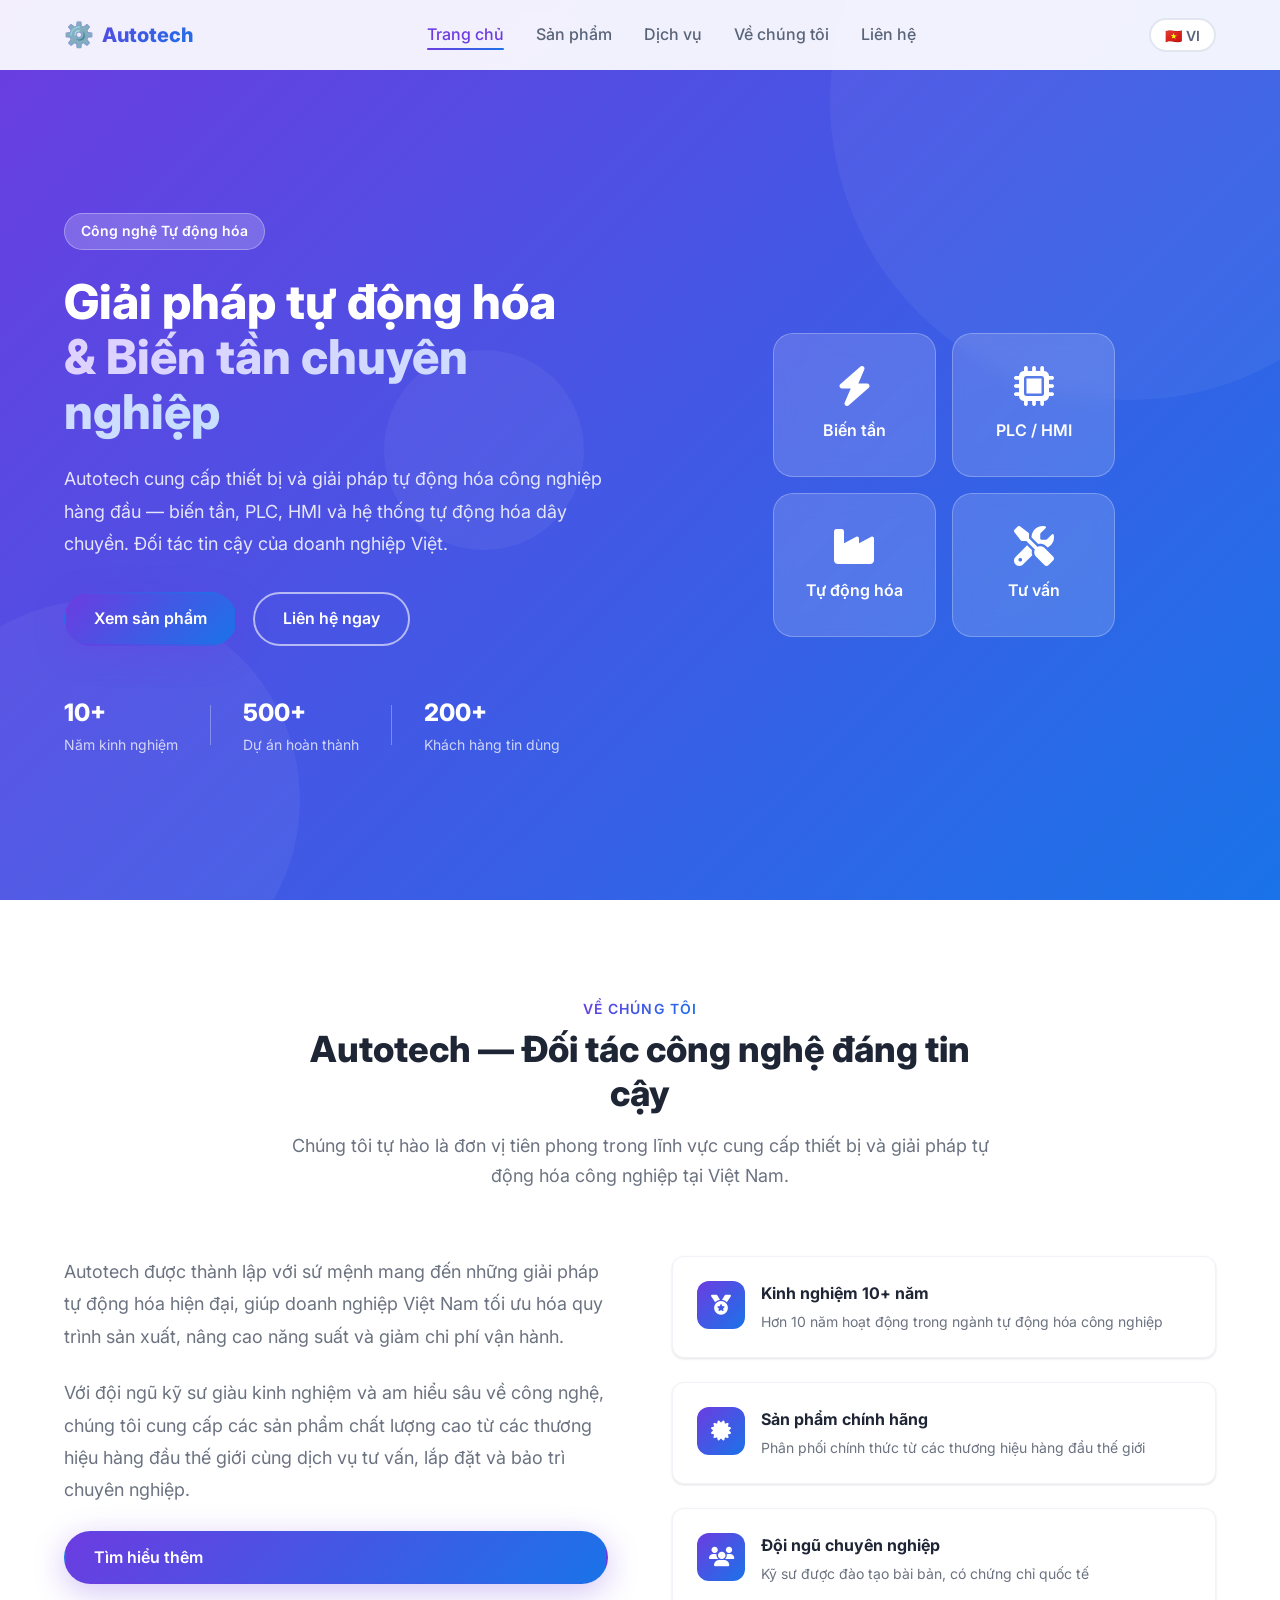
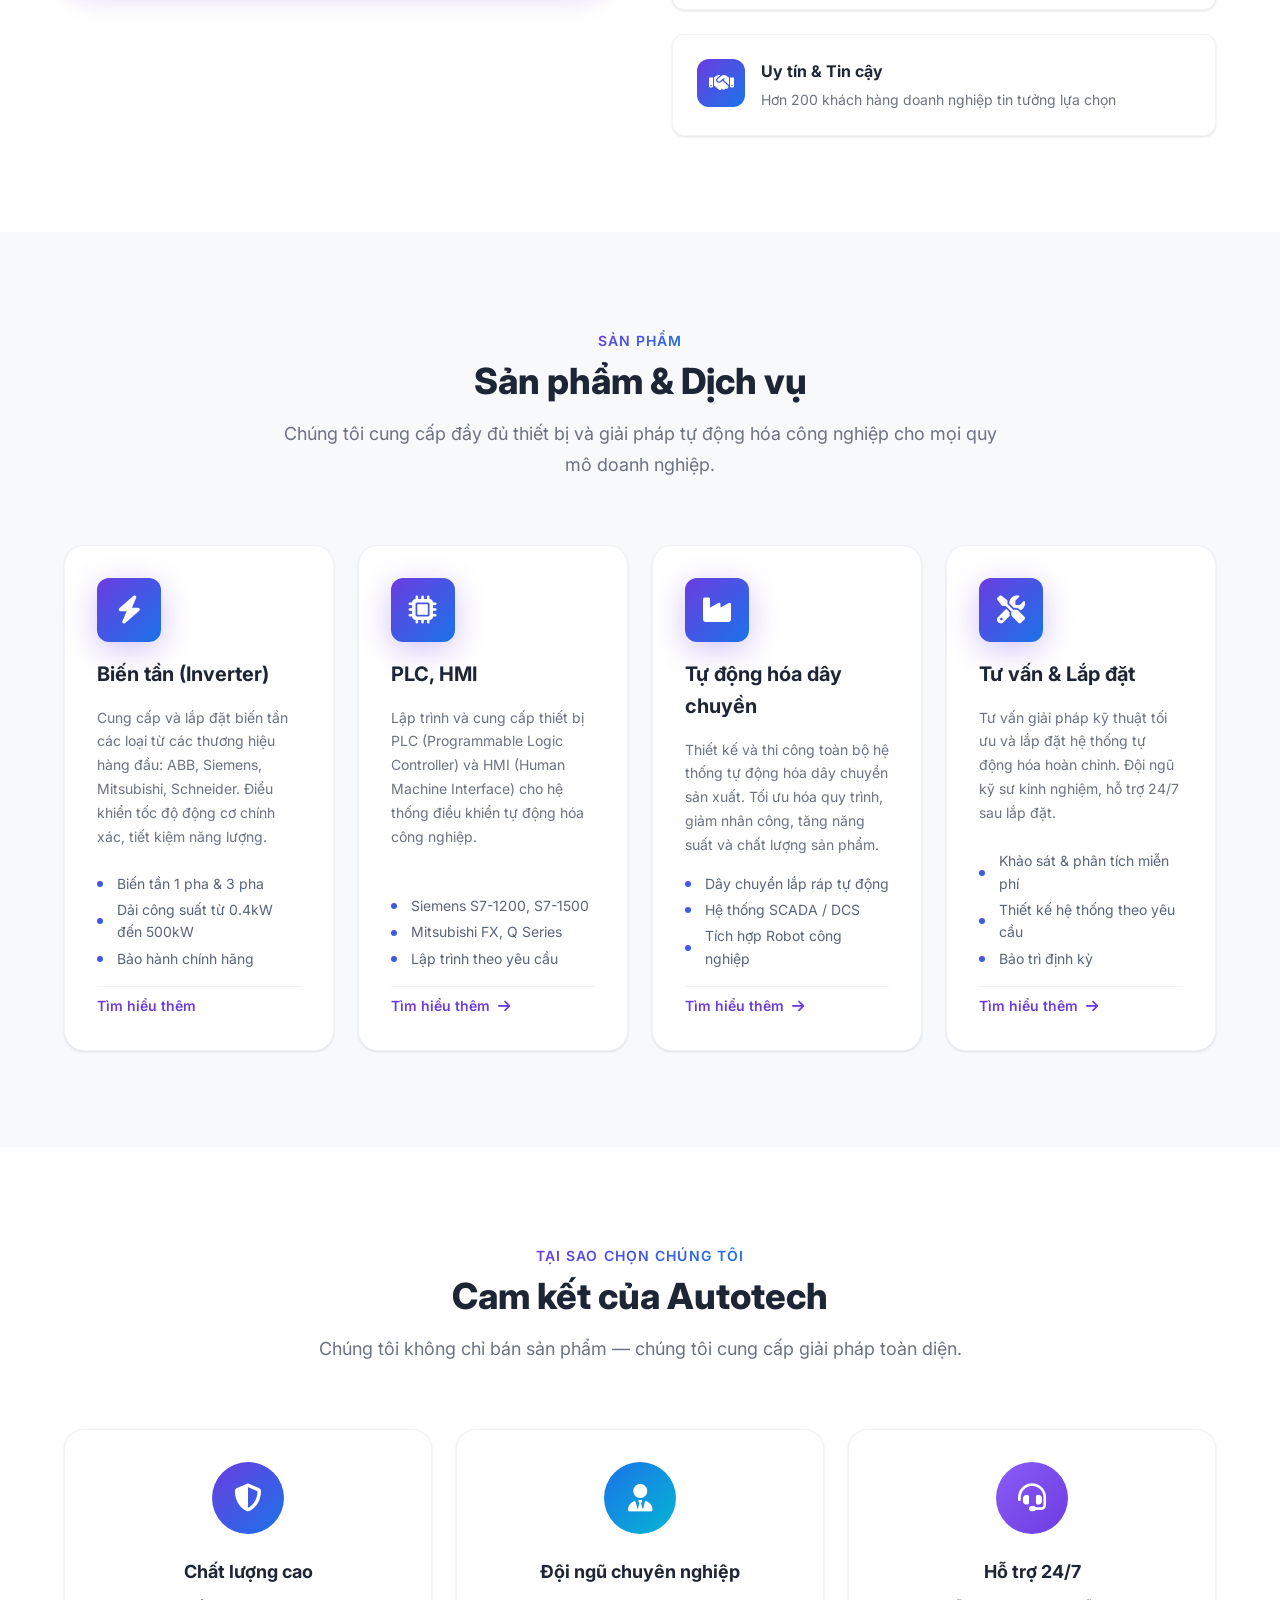
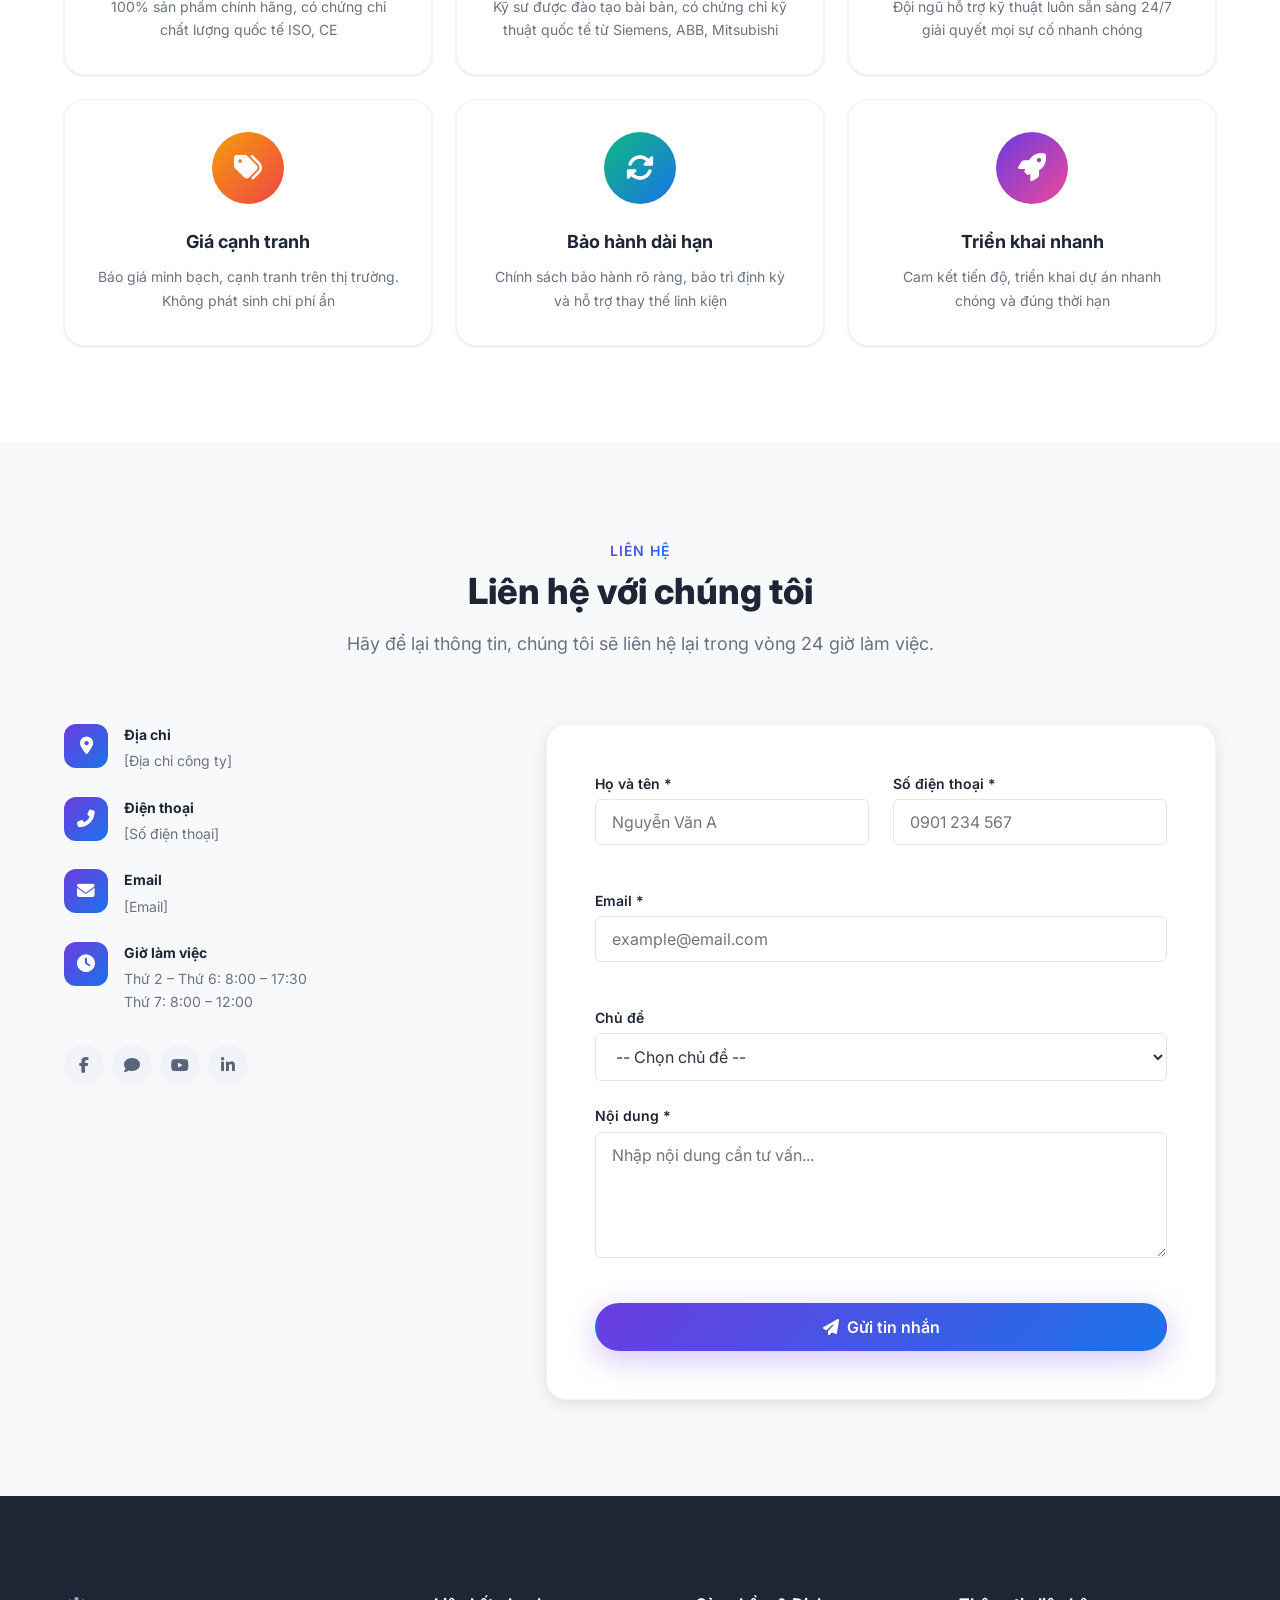
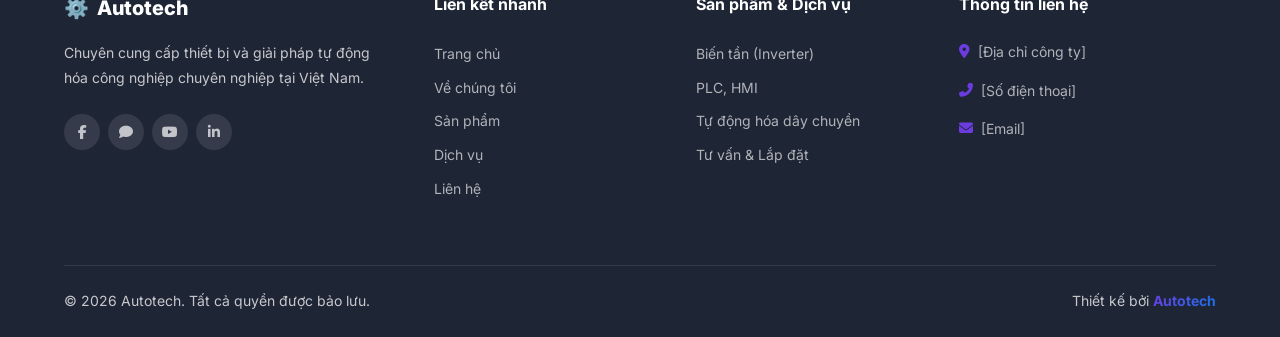
==== index.html @ 627e9ce2 "feat: create Autotech professional website with VI/EN bilingual support Agent-Logs-Url: https://gith" ====
<!DOCTYPE html>
<html lang="vi">
<head>
  <meta charset="UTF-8">
  <meta name="viewport" content="width=device-width, initial-scale=1.0">
  <meta name="description" content="Autotech - Công ty chuyên cung cấp biến tần, PLC, HMI và giải pháp tự động hóa dây chuyền chuyên nghiệp tại Việt Nam">
  <meta name="keywords" content="biến tần, inverter, PLC, HMI, tự động hóa, automation, Autotech">
  <meta name="robots" content="index, follow">
  <meta property="og:title" content="Autotech - Công nghệ Tự động hóa & Biến tần">
  <meta property="og:description" content="Autotech - Công ty chuyên cung cấp biến tần, PLC, HMI và giải pháp tự động hóa dây chuyền chuyên nghiệp tại Việt Nam">
  <meta property="og:type" content="website">
  <meta property="og:url" content="https://autotech.net.vn">
  <meta property="og:image" content="https://autotech.net.vn/assets/images/og-image.jpg">
  <link rel="canonical" href="https://autotech.net.vn">
  <title>Autotech - Công nghệ Tự động hóa & Biến tần</title>

  <!-- Google Fonts -->
  <link rel="preconnect" href="https://fonts.googleapis.com">
  <link rel="preconnect" href="https://fonts.gstatic.com" crossorigin>
  <link href="https://fonts.googleapis.com/css2?family=Inter:wght@300;400;500;600;700;800&display=swap" rel="stylesheet">

  <!-- Font Awesome -->
  <link rel="stylesheet" href="https://cdnjs.cloudflare.com/ajax/libs/font-awesome/6.5.0/css/all.min.css">

  <!-- Main CSS -->
  <link rel="stylesheet" href="assets/css/style.css">
</head>
<body>

  <!-- ========== NAVBAR ========== -->
  <header class="navbar" id="navbar">
    <div class="container navbar__inner">
      <!-- Logo -->
      <a href="#home" class="navbar__logo" aria-label="Autotech">
        <span class="navbar__logo-icon">⚙️</span>
        <span class="navbar__logo-text">Autotech</span>
      </a>

      <!-- Desktop Navigation -->
      <nav class="navbar__nav" aria-label="Main navigation">
        <ul class="navbar__list">
          <li><a href="#home" class="navbar__link" data-vi="Trang chủ" data-en="Home">Trang chủ</a></li>
          <li><a href="#products" class="navbar__link" data-vi="Sản phẩm" data-en="Products">Sản phẩm</a></li>
          <li><a href="#services" class="navbar__link" data-vi="Dịch vụ" data-en="Services">Dịch vụ</a></li>
          <li><a href="#about" class="navbar__link" data-vi="Về chúng tôi" data-en="About Us">Về chúng tôi</a></li>
          <li><a href="#contact" class="navbar__link" data-vi="Liên hệ" data-en="Contact">Liên hệ</a></li>
        </ul>
      </nav>

      <!-- Language Switcher -->
      <div class="navbar__actions">
        <button class="lang-btn" id="langBtn" aria-label="Switch language">
          <span class="lang-btn__flag">🇻🇳</span>
          <span class="lang-btn__text" id="langText">VI</span>
        </button>
        <!-- Hamburger Menu Button -->
        <button class="hamburger" id="hamburger" aria-label="Toggle menu" aria-expanded="false">
          <span></span>
          <span></span>
          <span></span>
        </button>
      </div>
    </div>

    <!-- Mobile Menu -->
    <div class="mobile-menu" id="mobileMenu" aria-hidden="true">
      <ul class="mobile-menu__list">
        <li><a href="#home" class="mobile-menu__link" data-vi="Trang chủ" data-en="Home">Trang chủ</a></li>
        <li><a href="#products" class="mobile-menu__link" data-vi="Sản phẩm" data-en="Products">Sản phẩm</a></li>
        <li><a href="#services" class="mobile-menu__link" data-vi="Dịch vụ" data-en="Services">Dịch vụ</a></li>
        <li><a href="#about" class="mobile-menu__link" data-vi="Về chúng tôi" data-en="About Us">Về chúng tôi</a></li>
        <li><a href="#contact" class="mobile-menu__link" data-vi="Liên hệ" data-en="Contact">Liên hệ</a></li>
      </ul>
    </div>
  </header>

  <main>

    <!-- ========== HERO SECTION ========== -->
    <section class="hero" id="home">
      <div class="hero__bg-shapes">
        <div class="hero__shape hero__shape--1"></div>
        <div class="hero__shape hero__shape--2"></div>
        <div class="hero__shape hero__shape--3"></div>
      </div>
      <div class="container hero__content">
        <div class="hero__text aos-fade-up">
          <span class="hero__badge" data-vi="Công nghệ Tự động hóa" data-en="Automation Technology">Công nghệ Tự động hóa</span>
          <h1 class="hero__title">
            <span data-vi="Giải pháp tự động hóa" data-en="Automation Solutions">Giải pháp tự động hóa</span><br>
            <span class="hero__title--gradient" data-vi="& Biến tần chuyên nghiệp" data-en="& Professional Inverter">& Biến tần chuyên nghiệp</span>
          </h1>
          <p class="hero__description" data-vi="Autotech cung cấp thiết bị và giải pháp tự động hóa công nghiệp hàng đầu — biến tần, PLC, HMI và hệ thống tự động hóa dây chuyền. Đối tác tin cậy của doanh nghiệp Việt." data-en="Autotech provides leading industrial automation equipment and solutions — inverters, PLCs, HMIs and conveyor automation systems. The trusted partner for Vietnamese businesses.">
            Autotech cung cấp thiết bị và giải pháp tự động hóa công nghiệp hàng đầu — biến tần, PLC, HMI và hệ thống tự động hóa dây chuyền. Đối tác tin cậy của doanh nghiệp Việt.
          </p>
          <div class="hero__buttons">
            <a href="#products" class="btn btn--primary" data-vi="Xem sản phẩm" data-en="View Products">
              <i class="fas fa-th-large" aria-hidden="true"></i> Xem sản phẩm
            </a>
            <a href="#contact" class="btn btn--outline" data-vi="Liên hệ ngay" data-en="Contact Now">
              <i class="fas fa-phone" aria-hidden="true"></i> Liên hệ ngay
            </a>
          </div>
          <div class="hero__stats">
            <div class="hero__stat">
              <strong>10+</strong>
              <span data-vi="Năm kinh nghiệm" data-en="Years experience">Năm kinh nghiệm</span>
            </div>
            <div class="hero__stat-divider"></div>
            <div class="hero__stat">
              <strong>500+</strong>
              <span data-vi="Dự án hoàn thành" data-en="Projects completed">Dự án hoàn thành</span>
            </div>
            <div class="hero__stat-divider"></div>
            <div class="hero__stat">
              <strong>200+</strong>
              <span data-vi="Khách hàng tin dùng" data-en="Trusted customers">Khách hàng tin dùng</span>
            </div>
          </div>
        </div>
        <div class="hero__visual aos-fade-left">
          <div class="hero__card-group">
            <div class="hero__card">
              <i class="fas fa-bolt" aria-hidden="true"></i>
              <span data-vi="Biến tần" data-en="Inverter">Biến tần</span>
            </div>
            <div class="hero__card">
              <i class="fas fa-microchip" aria-hidden="true"></i>
              <span>PLC / HMI</span>
            </div>
            <div class="hero__card">
              <i class="fas fa-industry" aria-hidden="true"></i>
              <span data-vi="Tự động hóa" data-en="Automation">Tự động hóa</span>
            </div>
            <div class="hero__card">
              <i class="fas fa-tools" aria-hidden="true"></i>
              <span data-vi="Tư vấn" data-en="Consulting">Tư vấn</span>
            </div>
          </div>
        </div>
      </div>
    </section>

    <!-- ========== ABOUT SECTION ========== -->
    <section class="about section" id="about">
      <div class="container">
        <div class="section__header aos-fade-up">
          <span class="section__label" data-vi="Về chúng tôi" data-en="About Us">Về chúng tôi</span>
          <h2 class="section__title" data-vi="Autotech — Đối tác công nghệ đáng tin cậy" data-en="Autotech — Your Trusted Technology Partner">
            Autotech — Đối tác công nghệ đáng tin cậy
          </h2>
          <p class="section__subtitle" data-vi="Chúng tôi tự hào là đơn vị tiên phong trong lĩnh vực cung cấp thiết bị và giải pháp tự động hóa công nghiệp tại Việt Nam." data-en="We are proud to be a pioneer in providing industrial automation equipment and solutions in Vietnam.">
            Chúng tôi tự hào là đơn vị tiên phong trong lĩnh vực cung cấp thiết bị và giải pháp tự động hóa công nghiệp tại Việt Nam.
          </p>
        </div>

        <div class="about__grid">
          <div class="about__text aos-fade-right">
            <p data-vi="Autotech được thành lập với sứ mệnh mang đến những giải pháp tự động hóa hiện đại, giúp doanh nghiệp Việt Nam tối ưu hóa quy trình sản xuất, nâng cao năng suất và giảm chi phí vận hành." data-en="Autotech was founded with the mission of bringing modern automation solutions, helping Vietnamese businesses optimize production processes, increase productivity and reduce operating costs.">
              Autotech được thành lập với sứ mệnh mang đến những giải pháp tự động hóa hiện đại, giúp doanh nghiệp Việt Nam tối ưu hóa quy trình sản xuất, nâng cao năng suất và giảm chi phí vận hành.
            </p>
            <p data-vi="Với đội ngũ kỹ sư giàu kinh nghiệm và am hiểu sâu về công nghệ, chúng tôi cung cấp các sản phẩm chất lượng cao từ các thương hiệu hàng đầu thế giới cùng dịch vụ tư vấn, lắp đặt và bảo trì chuyên nghiệp." data-en="With a team of experienced engineers with deep technology knowledge, we provide high-quality products from the world's leading brands along with professional consulting, installation and maintenance services.">
              Với đội ngũ kỹ sư giàu kinh nghiệm và am hiểu sâu về công nghệ, chúng tôi cung cấp các sản phẩm chất lượng cao từ các thương hiệu hàng đầu thế giới cùng dịch vụ tư vấn, lắp đặt và bảo trì chuyên nghiệp.
            </p>
            <a href="#contact" class="btn btn--primary" data-vi="Tìm hiểu thêm" data-en="Learn More">
              <i class="fas fa-arrow-right" aria-hidden="true"></i> Tìm hiểu thêm
            </a>
          </div>

          <div class="about__features aos-fade-left">
            <div class="about__feature">
              <div class="about__feature-icon">
                <i class="fas fa-medal" aria-hidden="true"></i>
              </div>
              <div class="about__feature-content">
                <h3 data-vi="Kinh nghiệm 10+ năm" data-en="10+ Years Experience">Kinh nghiệm 10+ năm</h3>
                <p data-vi="Hơn 10 năm hoạt động trong ngành tự động hóa công nghiệp" data-en="Over 10 years of operation in industrial automation">Hơn 10 năm hoạt động trong ngành tự động hóa công nghiệp</p>
              </div>
            </div>
            <div class="about__feature">
              <div class="about__feature-icon">
                <i class="fas fa-certificate" aria-hidden="true"></i>
              </div>
              <div class="about__feature-content">
                <h3 data-vi="Sản phẩm chính hãng" data-en="Genuine Products">Sản phẩm chính hãng</h3>
                <p data-vi="Phân phối chính thức từ các thương hiệu hàng đầu thế giới" data-en="Official distribution from the world's top brands">Phân phối chính thức từ các thương hiệu hàng đầu thế giới</p>
              </div>
            </div>
            <div class="about__feature">
              <div class="about__feature-icon">
                <i class="fas fa-users" aria-hidden="true"></i>
              </div>
              <div class="about__feature-content">
                <h3 data-vi="Đội ngũ chuyên nghiệp" data-en="Professional Team">Đội ngũ chuyên nghiệp</h3>
                <p data-vi="Kỹ sư được đào tạo bài bản, có chứng chỉ quốc tế" data-en="Well-trained engineers with international certifications">Kỹ sư được đào tạo bài bản, có chứng chỉ quốc tế</p>
              </div>
            </div>
            <div class="about__feature">
              <div class="about__feature-icon">
                <i class="fas fa-handshake" aria-hidden="true"></i>
              </div>
              <div class="about__feature-content">
                <h3 data-vi="Uy tín &amp; Tin cậy" data-en="Reputable &amp; Trustworthy">Uy tín &amp; Tin cậy</h3>
                <p data-vi="Hơn 200 khách hàng doanh nghiệp tin tưởng lựa chọn" data-en="Over 200 enterprise customers choose and trust us">Hơn 200 khách hàng doanh nghiệp tin tưởng lựa chọn</p>
              </div>
            </div>
          </div>
        </div>
      </div>
    </section>

    <!-- ========== PRODUCTS SECTION ========== -->
    <section class="products section section--gray" id="products">
      <div class="container">
        <div class="section__header aos-fade-up">
          <span class="section__label" data-vi="Sản phẩm" data-en="Products">Sản phẩm</span>
          <h2 class="section__title" data-vi="Sản phẩm & Dịch vụ" data-en="Products & Services">Sản phẩm &amp; Dịch vụ</h2>
          <p class="section__subtitle" data-vi="Chúng tôi cung cấp đầy đủ thiết bị và giải pháp tự động hóa công nghiệp cho mọi quy mô doanh nghiệp." data-en="We provide complete industrial automation equipment and solutions for businesses of all sizes.">
            Chúng tôi cung cấp đầy đủ thiết bị và giải pháp tự động hóa công nghiệp cho mọi quy mô doanh nghiệp.
          </p>
        </div>

        <div class="products__grid" id="services">
          <!-- Card 1: Biến tần -->
          <article class="product-card aos-fade-up" style="--delay: 0s">
            <div class="product-card__icon">
              <i class="fas fa-bolt" aria-hidden="true"></i>
            </div>
            <h3 class="product-card__title" data-vi="Biến tần (Inverter)" data-en="Inverter">Biến tần (Inverter)</h3>
            <p class="product-card__desc" data-vi="Cung cấp và lắp đặt biến tần các loại từ các thương hiệu hàng đầu: ABB, Siemens, Mitsubishi, Schneider. Điều khiển tốc độ động cơ chính xác, tiết kiệm năng lượng." data-en="Supply and installation of various types of inverters from leading brands: ABB, Siemens, Mitsubishi, Schneider. Precise motor speed control, energy saving.">
              Cung cấp và lắp đặt biến tần các loại từ các thương hiệu hàng đầu: ABB, Siemens, Mitsubishi, Schneider. Điều khiển tốc độ động cơ chính xác, tiết kiệm năng lượng.
            </p>
            <ul class="product-card__features">
              <li data-vi="Biến tần 1 pha & 3 pha" data-en="Single phase & 3-phase inverter">Biến tần 1 pha &amp; 3 pha</li>
              <li data-vi="Dải công suất từ 0.4kW đến 500kW" data-en="Power range from 0.4kW to 500kW">Dải công suất từ 0.4kW đến 500kW</li>
              <li data-vi="Bảo hành chính hãng" data-en="Official warranty">Bảo hành chính hãng</li>
            </ul>
            <a href="#contact" class="product-card__btn" data-vi="Tìm hiểu thêm" data-en="Learn More">
              <span data-vi="Tìm hiểu thêm" data-en="Learn More">Tìm hiểu thêm</span>
              <i class="fas fa-arrow-right" aria-hidden="true"></i>
            </a>
          </article>

          <!-- Card 2: PLC, HMI -->
          <article class="product-card aos-fade-up" style="--delay: 0.1s">
            <div class="product-card__icon">
              <i class="fas fa-microchip" aria-hidden="true"></i>
            </div>
            <h3 class="product-card__title">PLC, HMI</h3>
            <p class="product-card__desc" data-vi="Lập trình và cung cấp thiết bị PLC (Programmable Logic Controller) và HMI (Human Machine Interface) cho hệ thống điều khiển tự động hóa công nghiệp." data-en="Programming and supplying PLC (Programmable Logic Controller) and HMI (Human Machine Interface) devices for industrial automation control systems.">
              Lập trình và cung cấp thiết bị PLC (Programmable Logic Controller) và HMI (Human Machine Interface) cho hệ thống điều khiển tự động hóa công nghiệp.
            </p>
            <ul class="product-card__features">
              <li data-vi="Siemens S7-1200, S7-1500" data-en="Siemens S7-1200, S7-1500">Siemens S7-1200, S7-1500</li>
              <li data-vi="Mitsubishi FX, Q Series" data-en="Mitsubishi FX, Q Series">Mitsubishi FX, Q Series</li>
              <li data-vi="Lập trình theo yêu cầu" data-en="Custom programming">Lập trình theo yêu cầu</li>
            </ul>
            <a href="#contact" class="product-card__btn">
              <span data-vi="Tìm hiểu thêm" data-en="Learn More">Tìm hiểu thêm</span>
              <i class="fas fa-arrow-right" aria-hidden="true"></i>
            </a>
          </article>

          <!-- Card 3: Tự động hóa dây chuyền -->
          <article class="product-card aos-fade-up" style="--delay: 0.2s">
            <div class="product-card__icon">
              <i class="fas fa-industry" aria-hidden="true"></i>
            </div>
            <h3 class="product-card__title" data-vi="Tự động hóa dây chuyền" data-en="Conveyor Automation">Tự động hóa dây chuyền</h3>
            <p class="product-card__desc" data-vi="Thiết kế và thi công toàn bộ hệ thống tự động hóa dây chuyền sản xuất. Tối ưu hóa quy trình, giảm nhân công, tăng năng suất và chất lượng sản phẩm." data-en="Design and construct complete conveyor production automation systems. Process optimization, manpower reduction, increased productivity and product quality.">
              Thiết kế và thi công toàn bộ hệ thống tự động hóa dây chuyền sản xuất. Tối ưu hóa quy trình, giảm nhân công, tăng năng suất và chất lượng sản phẩm.
            </p>
            <ul class="product-card__features">
              <li data-vi="Dây chuyền lắp ráp tự động" data-en="Automated assembly lines">Dây chuyền lắp ráp tự động</li>
              <li data-vi="Hệ thống SCADA / DCS" data-en="SCADA / DCS systems">Hệ thống SCADA / DCS</li>
              <li data-vi="Tích hợp Robot công nghiệp" data-en="Industrial robot integration">Tích hợp Robot công nghiệp</li>
            </ul>
            <a href="#contact" class="product-card__btn">
              <span data-vi="Tìm hiểu thêm" data-en="Learn More">Tìm hiểu thêm</span>
              <i class="fas fa-arrow-right" aria-hidden="true"></i>
            </a>
          </article>

          <!-- Card 4: Tư vấn & Lắp đặt -->
          <article class="product-card aos-fade-up" style="--delay: 0.3s">
            <div class="product-card__icon">
              <i class="fas fa-tools" aria-hidden="true"></i>
            </div>
            <h3 class="product-card__title" data-vi="Tư vấn & Lắp đặt" data-en="Consulting & Installation">Tư vấn &amp; Lắp đặt</h3>
            <p class="product-card__desc" data-vi="Tư vấn giải pháp kỹ thuật tối ưu và lắp đặt hệ thống tự động hóa hoàn chỉnh. Đội ngũ kỹ sư kinh nghiệm, hỗ trợ 24/7 sau lắp đặt." data-en="Optimal technical solution consulting and complete automation system installation. Experienced engineering team, 24/7 support after installation.">
              Tư vấn giải pháp kỹ thuật tối ưu và lắp đặt hệ thống tự động hóa hoàn chỉnh. Đội ngũ kỹ sư kinh nghiệm, hỗ trợ 24/7 sau lắp đặt.
            </p>
            <ul class="product-card__features">
              <li data-vi="Khảo sát &amp; phân tích miễn phí" data-en="Free survey &amp; analysis">Khảo sát &amp; phân tích miễn phí</li>
              <li data-vi="Thiết kế hệ thống theo yêu cầu" data-en="Custom system design">Thiết kế hệ thống theo yêu cầu</li>
              <li data-vi="Bảo trì định kỳ" data-en="Periodic maintenance">Bảo trì định kỳ</li>
            </ul>
            <a href="#contact" class="product-card__btn">
              <span data-vi="Tìm hiểu thêm" data-en="Learn More">Tìm hiểu thêm</span>
              <i class="fas fa-arrow-right" aria-hidden="true"></i>
            </a>
          </article>
        </div>
      </div>
    </section>

    <!-- ========== WHY CHOOSE US SECTION ========== -->
    <section class="why section" id="why-us">
      <div class="container">
        <div class="section__header aos-fade-up">
          <span class="section__label" data-vi="Tại sao chọn chúng tôi" data-en="Why Choose Us">Tại sao chọn chúng tôi</span>
          <h2 class="section__title" data-vi="Cam kết của Autotech" data-en="Autotech's Commitment">Cam kết của Autotech</h2>
          <p class="section__subtitle" data-vi="Chúng tôi không chỉ bán sản phẩm — chúng tôi cung cấp giải pháp toàn diện." data-en="We don't just sell products — we provide comprehensive solutions.">
            Chúng tôi không chỉ bán sản phẩm — chúng tôi cung cấp giải pháp toàn diện.
          </p>
        </div>

        <div class="why__grid">
          <div class="why__item aos-fade-up" style="--delay: 0s">
            <div class="why__icon why__icon--1">
              <i class="fas fa-shield-alt" aria-hidden="true"></i>
            </div>
            <h3 data-vi="Chất lượng cao" data-en="High Quality">Chất lượng cao</h3>
            <p data-vi="100% sản phẩm chính hãng, có chứng chỉ chất lượng quốc tế ISO, CE" data-en="100% genuine products, with international quality certificates ISO, CE">100% sản phẩm chính hãng, có chứng chỉ chất lượng quốc tế ISO, CE</p>
          </div>
          <div class="why__item aos-fade-up" style="--delay: 0.1s">
            <div class="why__icon why__icon--2">
              <i class="fas fa-user-tie" aria-hidden="true"></i>
            </div>
            <h3 data-vi="Đội ngũ chuyên nghiệp" data-en="Professional Team">Đội ngũ chuyên nghiệp</h3>
            <p data-vi="Kỹ sư được đào tạo bài bản, có chứng chỉ kỹ thuật quốc tế từ Siemens, ABB, Mitsubishi" data-en="Well-trained engineers with international technical certificates from Siemens, ABB, Mitsubishi">Kỹ sư được đào tạo bài bản, có chứng chỉ kỹ thuật quốc tế từ Siemens, ABB, Mitsubishi</p>
          </div>
          <div class="why__item aos-fade-up" style="--delay: 0.2s">
            <div class="why__icon why__icon--3">
              <i class="fas fa-headset" aria-hidden="true"></i>
            </div>
            <h3 data-vi="Hỗ trợ 24/7" data-en="24/7 Support">Hỗ trợ 24/7</h3>
            <p data-vi="Đội ngũ hỗ trợ kỹ thuật luôn sẵn sàng 24/7 giải quyết mọi sự cố nhanh chóng" data-en="Technical support team always available 24/7 to resolve any issues quickly">Đội ngũ hỗ trợ kỹ thuật luôn sẵn sàng 24/7 giải quyết mọi sự cố nhanh chóng</p>
          </div>
          <div class="why__item aos-fade-up" style="--delay: 0.3s">
            <div class="why__icon why__icon--4">
              <i class="fas fa-tags" aria-hidden="true"></i>
            </div>
            <h3 data-vi="Giá cạnh tranh" data-en="Competitive Pricing">Giá cạnh tranh</h3>
            <p data-vi="Báo giá minh bạch, cạnh tranh trên thị trường. Không phát sinh chi phí ẩn" data-en="Transparent, market-competitive pricing. No hidden costs">Báo giá minh bạch, cạnh tranh trên thị trường. Không phát sinh chi phí ẩn</p>
          </div>
          <div class="why__item aos-fade-up" style="--delay: 0.4s">
            <div class="why__icon why__icon--5">
              <i class="fas fa-sync-alt" aria-hidden="true"></i>
            </div>
            <h3 data-vi="Bảo hành dài hạn" data-en="Long-term Warranty">Bảo hành dài hạn</h3>
            <p data-vi="Chính sách bảo hành rõ ràng, bảo trì định kỳ và hỗ trợ thay thế linh kiện" data-en="Clear warranty policy, periodic maintenance and spare parts replacement support">Chính sách bảo hành rõ ràng, bảo trì định kỳ và hỗ trợ thay thế linh kiện</p>
          </div>
          <div class="why__item aos-fade-up" style="--delay: 0.5s">
            <div class="why__icon why__icon--6">
              <i class="fas fa-rocket" aria-hidden="true"></i>
            </div>
            <h3 data-vi="Triển khai nhanh" data-en="Fast Deployment">Triển khai nhanh</h3>
            <p data-vi="Cam kết tiến độ, triển khai dự án nhanh chóng và đúng thời hạn" data-en="Committed to schedule, fast and on-time project deployment">Cam kết tiến độ, triển khai dự án nhanh chóng và đúng thời hạn</p>
          </div>
        </div>
      </div>
    </section>

    <!-- ========== CONTACT SECTION ========== -->
    <section class="contact section section--gray" id="contact">
      <div class="container">
        <div class="section__header aos-fade-up">
          <span class="section__label" data-vi="Liên hệ" data-en="Contact">Liên hệ</span>
          <h2 class="section__title" data-vi="Liên hệ với chúng tôi" data-en="Get In Touch">Liên hệ với chúng tôi</h2>
          <p class="section__subtitle" data-vi="Hãy để lại thông tin, chúng tôi sẽ liên hệ lại trong vòng 24 giờ làm việc." data-en="Leave your information, we will contact you within 24 business hours.">
            Hãy để lại thông tin, chúng tôi sẽ liên hệ lại trong vòng 24 giờ làm việc.
          </p>
        </div>

        <div class="contact__grid">
          <!-- Contact Info -->
          <div class="contact__info aos-fade-right">
            <div class="contact__info-item">
              <div class="contact__info-icon">
                <i class="fas fa-map-marker-alt" aria-hidden="true"></i>
              </div>
              <div class="contact__info-content">
                <h4 data-vi="Địa chỉ" data-en="Address">Địa chỉ</h4>
                <p>[Địa chỉ công ty]</p>
              </div>
            </div>
            <div class="contact__info-item">
              <div class="contact__info-icon">
                <i class="fas fa-phone-alt" aria-hidden="true"></i>
              </div>
              <div class="contact__info-content">
                <h4 data-vi="Điện thoại" data-en="Phone">Điện thoại</h4>
                <p>[Số điện thoại]</p>
              </div>
            </div>
            <div class="contact__info-item">
              <div class="contact__info-icon">
                <i class="fas fa-envelope" aria-hidden="true"></i>
              </div>
              <div class="contact__info-content">
                <h4>Email</h4>
                <p>[Email]</p>
              </div>
            </div>
            <div class="contact__info-item">
              <div class="contact__info-icon">
                <i class="fas fa-clock" aria-hidden="true"></i>
              </div>
              <div class="contact__info-content">
                <h4 data-vi="Giờ làm việc" data-en="Working Hours">Giờ làm việc</h4>
                <p data-vi="Thứ 2 – Thứ 6: 8:00 – 17:30" data-en="Mon – Fri: 8:00 – 17:30">Thứ 2 – Thứ 6: 8:00 – 17:30</p>
                <p data-vi="Thứ 7: 8:00 – 12:00" data-en="Sat: 8:00 – 12:00">Thứ 7: 8:00 – 12:00</p>
              </div>
            </div>

            <!-- Social Links -->
            <div class="contact__social">
              <a href="#" class="contact__social-link" aria-label="Facebook">
                <i class="fab fa-facebook-f" aria-hidden="true"></i>
              </a>
              <a href="#" class="contact__social-link" aria-label="Zalo">
                <i class="fas fa-comment" aria-hidden="true"></i>
              </a>
              <a href="#" class="contact__social-link" aria-label="YouTube">
                <i class="fab fa-youtube" aria-hidden="true"></i>
              </a>
              <a href="#" class="contact__social-link" aria-label="LinkedIn">
                <i class="fab fa-linkedin-in" aria-hidden="true"></i>
              </a>
            </div>
          </div>

          <!-- Contact Form -->
          <form class="contact__form aos-fade-left" id="contactForm" novalidate>
            <div class="form__row">
              <div class="form__group">
                <label for="name" data-vi="Họ và tên *" data-en="Full Name *">Họ và tên *</label>
                <input type="text" id="name" name="name" placeholder="Nguyễn Văn A" required
                  aria-required="true">
                <span class="form__error" id="nameError"></span>
              </div>
              <div class="form__group">
                <label for="phone" data-vi="Số điện thoại *" data-en="Phone Number *">Số điện thoại *</label>
                <input type="tel" id="phone" name="phone" placeholder="0901 234 567" required
                  aria-required="true">
                <span class="form__error" id="phoneError"></span>
              </div>
            </div>
            <div class="form__group">
              <label for="email">Email *</label>
              <input type="email" id="email" name="email" placeholder="example@email.com" required
                aria-required="true">
              <span class="form__error" id="emailError"></span>
            </div>
            <div class="form__group">
              <label for="subject" data-vi="Chủ đề" data-en="Subject">Chủ đề</label>
              <select id="subject" name="subject">
                <option value="" data-vi="-- Chọn chủ đề --" data-en="-- Select subject --">-- Chọn chủ đề --</option>
                <option value="inverter" data-vi="Biến tần (Inverter)" data-en="Inverter">Biến tần (Inverter)</option>
                <option value="plc-hmi" data-vi="PLC, HMI" data-en="PLC, HMI">PLC, HMI</option>
                <option value="automation" data-vi="Tự động hóa dây chuyền" data-en="Conveyor Automation">Tự động hóa dây chuyền</option>
                <option value="consulting" data-vi="Tư vấn & Lắp đặt" data-en="Consulting & Installation">Tư vấn &amp; Lắp đặt</option>
                <option value="other" data-vi="Khác" data-en="Other">Khác</option>
              </select>
            </div>
            <div class="form__group">
              <label for="message" data-vi="Nội dung *" data-en="Message *">Nội dung *</label>
              <textarea id="message" name="message" rows="5"
                placeholder="Nhập nội dung cần tư vấn..." required
                aria-required="true"></textarea>
              <span class="form__error" id="messageError"></span>
            </div>
            <button type="submit" class="btn btn--primary btn--full" id="submitBtn">
              <i class="fas fa-paper-plane" aria-hidden="true"></i>
              <span data-vi="Gửi tin nhắn" data-en="Send Message">Gửi tin nhắn</span>
            </button>
            <div class="form__success" id="formSuccess" aria-live="polite">
              <i class="fas fa-check-circle" aria-hidden="true"></i>
              <span data-vi="Cảm ơn! Chúng tôi sẽ liên hệ lại sớm nhất." data-en="Thank you! We will contact you as soon as possible.">
                Cảm ơn! Chúng tôi sẽ liên hệ lại sớm nhất.
              </span>
            </div>
          </form>
        </div>
      </div>
    </section>

  </main>

  <!-- ========== FOOTER ========== -->
  <footer class="footer">
    <div class="container">
      <div class="footer__grid">
        <!-- Logo & Description -->
        <div class="footer__brand">
          <a href="#home" class="footer__logo" aria-label="Autotech">
            <span>⚙️</span> Autotech
          </a>
          <p data-vi="Chuyên cung cấp thiết bị và giải pháp tự động hóa công nghiệp chuyên nghiệp tại Việt Nam." data-en="Specializing in professional industrial automation equipment and solutions in Vietnam.">
            Chuyên cung cấp thiết bị và giải pháp tự động hóa công nghiệp chuyên nghiệp tại Việt Nam.
          </p>
          <div class="footer__social">
            <a href="#" aria-label="Facebook"><i class="fab fa-facebook-f" aria-hidden="true"></i></a>
            <a href="#" aria-label="Zalo"><i class="fas fa-comment" aria-hidden="true"></i></a>
            <a href="#" aria-label="YouTube"><i class="fab fa-youtube" aria-hidden="true"></i></a>
            <a href="#" aria-label="LinkedIn"><i class="fab fa-linkedin-in" aria-hidden="true"></i></a>
          </div>
        </div>

        <!-- Quick Links -->
        <div class="footer__links">
          <h4 data-vi="Liên kết nhanh" data-en="Quick Links">Liên kết nhanh</h4>
          <ul>
            <li><a href="#home" data-vi="Trang chủ" data-en="Home">Trang chủ</a></li>
            <li><a href="#about" data-vi="Về chúng tôi" data-en="About Us">Về chúng tôi</a></li>
            <li><a href="#products" data-vi="Sản phẩm" data-en="Products">Sản phẩm</a></li>
            <li><a href="#services" data-vi="Dịch vụ" data-en="Services">Dịch vụ</a></li>
            <li><a href="#contact" data-vi="Liên hệ" data-en="Contact">Liên hệ</a></li>
          </ul>
        </div>

        <!-- Products -->
        <div class="footer__links">
          <h4 data-vi="Sản phẩm &amp; Dịch vụ" data-en="Products &amp; Services">Sản phẩm &amp; Dịch vụ</h4>
          <ul>
            <li><a href="#products" data-vi="Biến tần (Inverter)" data-en="Inverter">Biến tần (Inverter)</a></li>
            <li><a href="#products">PLC, HMI</a></li>
            <li><a href="#products" data-vi="Tự động hóa dây chuyền" data-en="Conveyor Automation">Tự động hóa dây chuyền</a></li>
            <li><a href="#products" data-vi="Tư vấn &amp; Lắp đặt" data-en="Consulting &amp; Installation">Tư vấn &amp; Lắp đặt</a></li>
          </ul>
        </div>

        <!-- Contact Info -->
        <div class="footer__contact">
          <h4 data-vi="Thông tin liên hệ" data-en="Contact Information">Thông tin liên hệ</h4>
          <ul>
            <li>
              <i class="fas fa-map-marker-alt" aria-hidden="true"></i>
              <span>[Địa chỉ công ty]</span>
            </li>
            <li>
              <i class="fas fa-phone-alt" aria-hidden="true"></i>
              <span>[Số điện thoại]</span>
            </li>
            <li>
              <i class="fas fa-envelope" aria-hidden="true"></i>
              <span>[Email]</span>
            </li>
          </ul>
        </div>
      </div>

      <div class="footer__bottom">
        <p data-vi="© 2026 Autotech. Tất cả quyền được bảo lưu." data-en="© 2026 Autotech. All rights reserved.">
          &copy; 2026 Autotech. Tất cả quyền được bảo lưu.
        </p>
        <p>
          <span data-vi="Thiết kế bởi" data-en="Designed by">Thiết kế bởi</span>
          <span class="footer__brand-name">Autotech</span>
        </p>
      </div>
    </div>
  </footer>

  <!-- Back to top button -->
  <button class="back-to-top" id="backToTop" aria-label="Back to top">
    <i class="fas fa-chevron-up" aria-hidden="true"></i>
  </button>

  <!-- Main JS -->
  <script src="assets/js/main.js"></script>
</body>
</html>
---- assets/css/style.css ----
/* ==========================================================================
   Autotech Website - Main Stylesheet
   Theme: Purple (#6C3CE1) + Blue (#1A73E8) Gradient
   ========================================================================== */

/* --------------------------------------------------------------------------
   1. CSS Custom Properties (Variables)
   -------------------------------------------------------------------------- */
:root {
  /* Brand Colors */
  --color-purple:       #6C3CE1;
  --color-purple-dark:  #5528C8;
  --color-blue:         #1A73E8;
  --color-blue-dark:    #1558B0;

  /* Gradient */
  --gradient:           linear-gradient(135deg, var(--color-purple) 0%, var(--color-blue) 100%);
  --gradient-hover:     linear-gradient(135deg, var(--color-purple-dark) 0%, var(--color-blue-dark) 100%);

  /* Neutrals */
  --color-white:        #ffffff;
  --color-gray-50:      #f8f9fb;
  --color-gray-100:     #f1f3f8;
  --color-gray-200:     #e2e6f0;
  --color-gray-400:     #9aa3b5;
  --color-gray-600:     #5a6478;
  --color-gray-800:     #1e2535;
  --color-text:         #2d3446;
  --color-text-muted:   #6b7280;

  /* UI */
  --color-success:      #10b981;
  --color-error:        #ef4444;

  /* Typography */
  --font-family:        'Inter', -apple-system, BlinkMacSystemFont, 'Segoe UI', sans-serif;
  --font-size-base:     1rem;       /* 16px */
  --font-size-sm:       0.875rem;   /* 14px */
  --font-size-lg:       1.125rem;   /* 18px */
  --font-size-xl:       1.25rem;    /* 20px */
  --font-size-2xl:      1.5rem;     /* 24px */
  --font-size-3xl:      1.875rem;   /* 30px */
  --font-size-4xl:      2.25rem;    /* 36px */
  --font-size-5xl:      3rem;       /* 48px */
  --line-height-base:   1.6;

  /* Spacing */
  --spacing-xs:         0.25rem;
  --spacing-sm:         0.5rem;
  --spacing-md:         1rem;
  --spacing-lg:         1.5rem;
  --spacing-xl:         2rem;
  --spacing-2xl:        3rem;
  --spacing-3xl:        4rem;
  --spacing-4xl:        6rem;

  /* Layout */
  --container-max:      1200px;
  --navbar-height:      70px;

  /* Borders & Shadows */
  --border-radius-sm:   6px;
  --border-radius:      12px;
  --border-radius-lg:   20px;
  --border-radius-full: 9999px;
  --shadow-sm:          0 1px 3px rgba(0,0,0,0.08), 0 1px 2px rgba(0,0,0,0.04);
  --shadow:             0 4px 16px rgba(0,0,0,0.10);
  --shadow-md:          0 8px 32px rgba(0,0,0,0.12);
  --shadow-lg:          0 16px 48px rgba(0,0,0,0.14);
  --shadow-purple:      0 8px 32px rgba(108,60,225,0.30);

  /* Transitions */
  --transition:         0.3s ease;
  --transition-fast:    0.15s ease;
}

/* --------------------------------------------------------------------------
   2. Reset & Base
   -------------------------------------------------------------------------- */
*,
*::before,
*::after {
  box-sizing: border-box;
  margin: 0;
  padding: 0;
}

html {
  scroll-behavior: smooth;
  font-size: 16px;
}

body {
  font-family: var(--font-family);
  font-size: var(--font-size-base);
  line-height: var(--line-height-base);
  color: var(--color-text);
  background-color: var(--color-white);
  -webkit-font-smoothing: antialiased;
  -moz-osx-font-smoothing: grayscale;
  overflow-x: hidden;
}

a {
  color: inherit;
  text-decoration: none;
  transition: color var(--transition-fast);
}

ul {
  list-style: none;
}

img {
  max-width: 100%;
  height: auto;
  display: block;
}

button {
  cursor: pointer;
  border: none;
  background: none;
  font-family: inherit;
}

input,
textarea,
select {
  font-family: inherit;
}

/* --------------------------------------------------------------------------
   3. Utility Classes
   -------------------------------------------------------------------------- */
.container {
  width: 100%;
  max-width: var(--container-max);
  margin-inline: auto;
  padding-inline: var(--spacing-lg);
}

.section {
  padding-block: var(--spacing-4xl);
}

.section--gray {
  background-color: var(--color-gray-50);
}

.section__header {
  text-align: center;
  margin-bottom: var(--spacing-3xl);
  max-width: 720px;
  margin-inline: auto;
  margin-bottom: var(--spacing-3xl);
}

.section__label {
  display: inline-block;
  font-size: var(--font-size-sm);
  font-weight: 600;
  letter-spacing: 0.08em;
  text-transform: uppercase;
  background: var(--gradient);
  -webkit-background-clip: text;
  -webkit-text-fill-color: transparent;
  background-clip: text;
  margin-bottom: var(--spacing-sm);
}

.section__title {
  font-size: clamp(var(--font-size-2xl), 4vw, var(--font-size-4xl));
  font-weight: 800;
  color: var(--color-gray-800);
  line-height: 1.2;
  margin-bottom: var(--spacing-md);
}

.section__subtitle {
  font-size: var(--font-size-lg);
  color: var(--color-text-muted);
  line-height: 1.7;
}

/* --------------------------------------------------------------------------
   4. Buttons
   -------------------------------------------------------------------------- */
.btn {
  display: inline-flex;
  align-items: center;
  gap: var(--spacing-sm);
  padding: 0.75rem 1.75rem;
  border-radius: var(--border-radius-full);
  font-size: var(--font-size-base);
  font-weight: 600;
  transition: all var(--transition);
  cursor: pointer;
  border: 2px solid transparent;
  text-decoration: none;
  white-space: nowrap;
}

.btn--primary {
  background: var(--gradient);
  color: var(--color-white);
  box-shadow: var(--shadow-purple);
}

.btn--primary:hover {
  background: var(--gradient-hover);
  box-shadow: 0 12px 40px rgba(108,60,225,0.40);
  transform: translateY(-2px);
}

.btn--outline {
  background: transparent;
  color: var(--color-white);
  border-color: rgba(255,255,255,0.6);
}

.btn--outline:hover {
  background: rgba(255,255,255,0.15);
  border-color: var(--color-white);
  transform: translateY(-2px);
}

.btn--full {
  width: 100%;
  justify-content: center;
}

/* --------------------------------------------------------------------------
   5. Navbar
   -------------------------------------------------------------------------- */
.navbar {
  position: fixed;
  top: 0;
  left: 0;
  right: 0;
  z-index: 1000;
  background: rgba(255,255,255,0.92);
  backdrop-filter: blur(12px);
  -webkit-backdrop-filter: blur(12px);
  border-bottom: 1px solid transparent;
  transition: all var(--transition);
  height: var(--navbar-height);
}

.navbar.scrolled {
  background: rgba(255,255,255,0.98);
  border-bottom-color: var(--color-gray-200);
  box-shadow: var(--shadow-sm);
}

.navbar__inner {
  display: flex;
  align-items: center;
  justify-content: space-between;
  height: var(--navbar-height);
}

.navbar__logo {
  display: flex;
  align-items: center;
  gap: var(--spacing-sm);
  font-size: var(--font-size-xl);
  font-weight: 800;
  background: var(--gradient);
  -webkit-background-clip: text;
  -webkit-text-fill-color: transparent;
  background-clip: text;
}

.navbar__logo-icon {
  font-size: 1.5rem;
  -webkit-text-fill-color: initial;
}

.navbar__list {
  display: flex;
  align-items: center;
  gap: var(--spacing-xl);
}

.navbar__link {
  font-size: var(--font-size-base);
  font-weight: 500;
  color: var(--color-gray-600);
  padding: var(--spacing-xs) 0;
  position: relative;
  transition: color var(--transition-fast);
}

.navbar__link::after {
  content: '';
  position: absolute;
  bottom: -2px;
  left: 0;
  width: 0;
  height: 2px;
  background: var(--gradient);
  border-radius: 2px;
  transition: width var(--transition);
}

.navbar__link:hover,
.navbar__link.active {
  color: var(--color-purple);
}

.navbar__link:hover::after,
.navbar__link.active::after {
  width: 100%;
}

.navbar__actions {
  display: flex;
  align-items: center;
  gap: var(--spacing-md);
}

/* Language Button */
.lang-btn {
  display: flex;
  align-items: center;
  gap: var(--spacing-xs);
  padding: 0.4rem 0.875rem;
  border-radius: var(--border-radius-full);
  border: 2px solid var(--color-gray-200);
  background: var(--color-white);
  font-size: var(--font-size-sm);
  font-weight: 600;
  color: var(--color-gray-600);
  cursor: pointer;
  transition: all var(--transition-fast);
}

.lang-btn:hover {
  border-color: var(--color-purple);
  color: var(--color-purple);
}

/* Hamburger */
.hamburger {
  display: none;
  flex-direction: column;
  gap: 5px;
  width: 30px;
  padding: 4px;
  cursor: pointer;
}

.hamburger span {
  display: block;
  width: 100%;
  height: 2px;
  background: var(--color-gray-800);
  border-radius: 2px;
  transition: all var(--transition);
}

.hamburger.active span:nth-child(1) {
  transform: translateY(7px) rotate(45deg);
}

.hamburger.active span:nth-child(2) {
  opacity: 0;
}

.hamburger.active span:nth-child(3) {
  transform: translateY(-7px) rotate(-45deg);
}

/* Mobile Menu */
.mobile-menu {
  display: none;
  background: var(--color-white);
  border-top: 1px solid var(--color-gray-200);
  padding: var(--spacing-md) var(--spacing-lg);
}

.mobile-menu.open {
  display: block;
}

.mobile-menu__list {
  display: flex;
  flex-direction: column;
  gap: var(--spacing-sm);
}

.mobile-menu__link {
  display: block;
  padding: var(--spacing-sm) var(--spacing-md);
  font-weight: 500;
  color: var(--color-gray-600);
  border-radius: var(--border-radius-sm);
  transition: all var(--transition-fast);
}

.mobile-menu__link:hover {
  background: var(--color-gray-100);
  color: var(--color-purple);
}

/* --------------------------------------------------------------------------
   6. Hero Section
   -------------------------------------------------------------------------- */
.hero {
  position: relative;
  min-height: 100vh;
  display: flex;
  align-items: center;
  background: var(--gradient);
  padding-top: var(--navbar-height);
  overflow: hidden;
}

/* Background Shapes */
.hero__bg-shapes {
  position: absolute;
  inset: 0;
  pointer-events: none;
  overflow: hidden;
}

.hero__shape {
  position: absolute;
  border-radius: 50%;
  opacity: 0.15;
  background: rgba(255,255,255,0.3);
}

.hero__shape--1 {
  width: 600px;
  height: 600px;
  top: -200px;
  right: -150px;
}

.hero__shape--2 {
  width: 400px;
  height: 400px;
  bottom: -100px;
  left: -100px;
}

.hero__shape--3 {
  width: 200px;
  height: 200px;
  top: 50%;
  left: 30%;
  transform: translateY(-50%);
}

.hero__content {
  position: relative;
  display: grid;
  grid-template-columns: 1fr 1fr;
  gap: var(--spacing-3xl);
  align-items: center;
  padding-block: var(--spacing-4xl);
}

.hero__badge {
  display: inline-flex;
  align-items: center;
  gap: var(--spacing-sm);
  background: rgba(255,255,255,0.2);
  color: var(--color-white);
  padding: 0.375rem 1rem;
  border-radius: var(--border-radius-full);
  font-size: var(--font-size-sm);
  font-weight: 600;
  margin-bottom: var(--spacing-lg);
  border: 1px solid rgba(255,255,255,0.3);
}

.hero__title {
  font-size: clamp(var(--font-size-3xl), 5vw, var(--font-size-5xl));
  font-weight: 800;
  color: var(--color-white);
  line-height: 1.15;
  margin-bottom: var(--spacing-lg);
}

.hero__title--gradient {
  background: linear-gradient(135deg, #e0d1ff 0%, #c7e0ff 100%);
  -webkit-background-clip: text;
  -webkit-text-fill-color: transparent;
  background-clip: text;
}

.hero__description {
  font-size: var(--font-size-lg);
  color: rgba(255,255,255,0.85);
  margin-bottom: var(--spacing-xl);
  line-height: 1.8;
}

.hero__buttons {
  display: flex;
  gap: var(--spacing-md);
  flex-wrap: wrap;
  margin-bottom: var(--spacing-2xl);
}

.hero__stats {
  display: flex;
  align-items: center;
  gap: var(--spacing-xl);
}

.hero__stat {
  display: flex;
  flex-direction: column;
  gap: 2px;
}

.hero__stat strong {
  font-size: var(--font-size-2xl);
  font-weight: 800;
  color: var(--color-white);
}

.hero__stat span {
  font-size: var(--font-size-sm);
  color: rgba(255,255,255,0.75);
}

.hero__stat-divider {
  width: 1px;
  height: 40px;
  background: rgba(255,255,255,0.3);
}

/* Hero Visual Cards */
.hero__visual {
  display: flex;
  justify-content: center;
  align-items: center;
}

.hero__card-group {
  display: grid;
  grid-template-columns: 1fr 1fr;
  gap: var(--spacing-md);
}

.hero__card {
  background: rgba(255,255,255,0.15);
  backdrop-filter: blur(10px);
  border: 1px solid rgba(255,255,255,0.25);
  border-radius: var(--border-radius-lg);
  padding: var(--spacing-xl);
  display: flex;
  flex-direction: column;
  align-items: center;
  gap: var(--spacing-sm);
  color: var(--color-white);
  font-weight: 600;
  text-align: center;
  transition: all var(--transition);
}

.hero__card:hover {
  background: rgba(255,255,255,0.25);
  transform: translateY(-4px);
}

.hero__card i {
  font-size: 2.5rem;
  margin-bottom: var(--spacing-xs);
}

/* --------------------------------------------------------------------------
   7. About Section
   -------------------------------------------------------------------------- */
.about__grid {
  display: grid;
  grid-template-columns: 1fr 1fr;
  gap: var(--spacing-3xl);
  align-items: start;
}

.about__text {
  display: flex;
  flex-direction: column;
  gap: var(--spacing-lg);
}

.about__text p {
  font-size: var(--font-size-lg);
  color: var(--color-text-muted);
  line-height: 1.8;
}

.about__features {
  display: flex;
  flex-direction: column;
  gap: var(--spacing-lg);
}

.about__feature {
  display: flex;
  gap: var(--spacing-md);
  align-items: flex-start;
  padding: var(--spacing-lg);
  background: var(--color-white);
  border-radius: var(--border-radius);
  box-shadow: var(--shadow-sm);
  transition: all var(--transition);
  border: 1px solid var(--color-gray-100);
}

.about__feature:hover {
  box-shadow: var(--shadow-md);
  transform: translateY(-2px);
  border-color: var(--color-gray-200);
}

.about__feature-icon {
  flex-shrink: 0;
  width: 48px;
  height: 48px;
  border-radius: var(--border-radius);
  background: var(--gradient);
  display: flex;
  align-items: center;
  justify-content: center;
  color: var(--color-white);
  font-size: 1.25rem;
}

.about__feature-content h3 {
  font-size: var(--font-size-base);
  font-weight: 700;
  color: var(--color-gray-800);
  margin-bottom: var(--spacing-xs);
}

.about__feature-content p {
  font-size: var(--font-size-sm);
  color: var(--color-text-muted);
}

/* --------------------------------------------------------------------------
   8. Products Section
   -------------------------------------------------------------------------- */
.products__grid {
  display: grid;
  grid-template-columns: repeat(auto-fit, minmax(260px, 1fr));
  gap: var(--spacing-lg);
}

.product-card {
  background: var(--color-white);
  border-radius: var(--border-radius-lg);
  padding: var(--spacing-xl);
  box-shadow: var(--shadow-sm);
  border: 1px solid var(--color-gray-100);
  transition: all var(--transition);
  display: flex;
  flex-direction: column;
  gap: var(--spacing-md);
  animation-delay: var(--delay, 0s);
}

.product-card:hover {
  box-shadow: var(--shadow-lg);
  transform: translateY(-6px);
  border-color: rgba(108,60,225,0.2);
}

.product-card__icon {
  width: 64px;
  height: 64px;
  border-radius: var(--border-radius);
  background: var(--gradient);
  display: flex;
  align-items: center;
  justify-content: center;
  color: var(--color-white);
  font-size: 1.75rem;
  box-shadow: var(--shadow-purple);
  flex-shrink: 0;
}

.product-card__title {
  font-size: var(--font-size-xl);
  font-weight: 700;
  color: var(--color-gray-800);
}

.product-card__desc {
  font-size: var(--font-size-sm);
  color: var(--color-text-muted);
  line-height: 1.7;
  flex: 1;
}

.product-card__features {
  display: flex;
  flex-direction: column;
  gap: var(--spacing-xs);
}

.product-card__features li {
  font-size: var(--font-size-sm);
  color: var(--color-gray-600);
  padding-left: 1.25rem;
  position: relative;
}

.product-card__features li::before {
  content: '';
  position: absolute;
  left: 0;
  top: 50%;
  transform: translateY(-50%);
  width: 6px;
  height: 6px;
  border-radius: 50%;
  background: var(--gradient);
}

.product-card__btn {
  display: inline-flex;
  align-items: center;
  gap: var(--spacing-sm);
  font-size: var(--font-size-sm);
  font-weight: 600;
  color: var(--color-purple);
  transition: gap var(--transition-fast);
  padding-top: var(--spacing-sm);
  border-top: 1px solid var(--color-gray-100);
  margin-top: auto;
}

.product-card__btn:hover {
  gap: var(--spacing-md);
  color: var(--color-blue);
}

/* --------------------------------------------------------------------------
   9. Why Choose Us Section
   -------------------------------------------------------------------------- */
.why__grid {
  display: grid;
  grid-template-columns: repeat(auto-fit, minmax(280px, 1fr));
  gap: var(--spacing-lg);
}

.why__item {
  text-align: center;
  padding: var(--spacing-xl);
  border-radius: var(--border-radius-lg);
  background: var(--color-white);
  box-shadow: var(--shadow-sm);
  border: 1px solid var(--color-gray-100);
  transition: all var(--transition);
  animation-delay: var(--delay, 0s);
}

.why__item:hover {
  box-shadow: var(--shadow-md);
  transform: translateY(-4px);
}

.why__icon {
  width: 72px;
  height: 72px;
  border-radius: 50%;
  display: flex;
  align-items: center;
  justify-content: center;
  font-size: 1.75rem;
  margin: 0 auto var(--spacing-lg);
}

.why__icon--1 { background: linear-gradient(135deg, #6C3CE1, #1A73E8); color: white; }
.why__icon--2 { background: linear-gradient(135deg, #1A73E8, #06b6d4); color: white; }
.why__icon--3 { background: linear-gradient(135deg, #8b5cf6, #6C3CE1); color: white; }
.why__icon--4 { background: linear-gradient(135deg, #f59e0b, #ef4444); color: white; }
.why__icon--5 { background: linear-gradient(135deg, #10b981, #1A73E8); color: white; }
.why__icon--6 { background: linear-gradient(135deg, #6C3CE1, #ec4899); color: white; }

.why__item h3 {
  font-size: var(--font-size-lg);
  font-weight: 700;
  color: var(--color-gray-800);
  margin-bottom: var(--spacing-sm);
}

.why__item p {
  font-size: var(--font-size-sm);
  color: var(--color-text-muted);
  line-height: 1.7;
}

/* --------------------------------------------------------------------------
   10. Contact Section
   -------------------------------------------------------------------------- */
.contact__grid {
  display: grid;
  grid-template-columns: 1fr 1.6fr;
  gap: var(--spacing-3xl);
  align-items: start;
}

/* Contact Info */
.contact__info {
  display: flex;
  flex-direction: column;
  gap: var(--spacing-lg);
}

.contact__info-item {
  display: flex;
  gap: var(--spacing-md);
  align-items: flex-start;
}

.contact__info-icon {
  flex-shrink: 0;
  width: 44px;
  height: 44px;
  border-radius: var(--border-radius);
  background: var(--gradient);
  display: flex;
  align-items: center;
  justify-content: center;
  color: var(--color-white);
  font-size: 1.1rem;
}

.contact__info-content h4 {
  font-size: var(--font-size-sm);
  font-weight: 700;
  color: var(--color-gray-800);
  margin-bottom: var(--spacing-xs);
}

.contact__info-content p {
  font-size: var(--font-size-sm);
  color: var(--color-text-muted);
}

.contact__social {
  display: flex;
  gap: var(--spacing-sm);
  margin-top: var(--spacing-sm);
}

.contact__social-link {
  width: 40px;
  height: 40px;
  border-radius: 50%;
  background: var(--color-gray-100);
  display: flex;
  align-items: center;
  justify-content: center;
  color: var(--color-gray-600);
  font-size: var(--font-size-base);
  transition: all var(--transition-fast);
}

.contact__social-link:hover {
  background: var(--gradient);
  color: var(--color-white);
  transform: translateY(-2px);
}

/* Contact Form */
.contact__form {
  background: var(--color-white);
  border-radius: var(--border-radius-lg);
  padding: var(--spacing-2xl);
  box-shadow: var(--shadow);
  border: 1px solid var(--color-gray-100);
  display: flex;
  flex-direction: column;
  gap: var(--spacing-lg);
}

.form__row {
  display: grid;
  grid-template-columns: 1fr 1fr;
  gap: var(--spacing-lg);
}

.form__group {
  display: flex;
  flex-direction: column;
  gap: var(--spacing-xs);
}

.form__group label {
  font-size: var(--font-size-sm);
  font-weight: 600;
  color: var(--color-gray-800);
}

.form__group input,
.form__group textarea,
.form__group select {
  padding: 0.75rem 1rem;
  border: 1.5px solid var(--color-gray-200);
  border-radius: var(--border-radius-sm);
  font-size: var(--font-size-base);
  color: var(--color-text);
  background: var(--color-white);
  transition: border-color var(--transition-fast), box-shadow var(--transition-fast);
  outline: none;
  width: 100%;
}

.form__group input:focus,
.form__group textarea:focus,
.form__group select:focus {
  border-color: var(--color-purple);
  box-shadow: 0 0 0 3px rgba(108,60,225,0.12);
}

.form__group input.error,
.form__group textarea.error {
  border-color: var(--color-error);
}

.form__group textarea {
  resize: vertical;
  min-height: 120px;
}

.form__error {
  font-size: var(--font-size-sm);
  color: var(--color-error);
  min-height: 1.2em;
}

.form__success {
  display: none;
  align-items: center;
  gap: var(--spacing-sm);
  background: rgba(16,185,129,0.1);
  color: var(--color-success);
  padding: var(--spacing-md) var(--spacing-lg);
  border-radius: var(--border-radius-sm);
  font-weight: 600;
  font-size: var(--font-size-sm);
  border: 1px solid rgba(16,185,129,0.3);
}

.form__success.show {
  display: flex;
}

/* --------------------------------------------------------------------------
   11. Footer
   -------------------------------------------------------------------------- */
.footer {
  background: var(--color-gray-800);
  color: rgba(255,255,255,0.75);
  padding-top: var(--spacing-4xl);
}

.footer__grid {
  display: grid;
  grid-template-columns: 1.5fr 1fr 1fr 1.2fr;
  gap: var(--spacing-2xl);
  padding-bottom: var(--spacing-3xl);
}

.footer__logo {
  display: flex;
  align-items: center;
  gap: var(--spacing-sm);
  font-size: var(--font-size-xl);
  font-weight: 800;
  color: var(--color-white);
  margin-bottom: var(--spacing-md);
}

.footer__brand p {
  font-size: var(--font-size-sm);
  line-height: 1.8;
  margin-bottom: var(--spacing-lg);
}

.footer__social {
  display: flex;
  gap: var(--spacing-sm);
}

.footer__social a {
  width: 36px;
  height: 36px;
  border-radius: 50%;
  background: rgba(255,255,255,0.1);
  display: flex;
  align-items: center;
  justify-content: center;
  color: rgba(255,255,255,0.7);
  font-size: var(--font-size-sm);
  transition: all var(--transition-fast);
}

.footer__social a:hover {
  background: var(--gradient);
  color: var(--color-white);
  transform: translateY(-2px);
}

.footer__links h4,
.footer__contact h4 {
  font-size: var(--font-size-base);
  font-weight: 700;
  color: var(--color-white);
  margin-bottom: var(--spacing-lg);
}

.footer__links ul {
  display: flex;
  flex-direction: column;
  gap: var(--spacing-sm);
}

.footer__links a {
  font-size: var(--font-size-sm);
  color: rgba(255,255,255,0.65);
  transition: color var(--transition-fast);
}

.footer__links a:hover {
  color: var(--color-white);
}

.footer__contact ul {
  display: flex;
  flex-direction: column;
  gap: var(--spacing-md);
}

.footer__contact li {
  display: flex;
  align-items: flex-start;
  gap: var(--spacing-sm);
  font-size: var(--font-size-sm);
  color: rgba(255,255,255,0.65);
}

.footer__contact li i {
  color: var(--color-purple);
  margin-top: 3px;
  flex-shrink: 0;
}

.footer__bottom {
  border-top: 1px solid rgba(255,255,255,0.1);
  padding-block: var(--spacing-lg);
  display: flex;
  justify-content: space-between;
  align-items: center;
  flex-wrap: wrap;
  gap: var(--spacing-sm);
  font-size: var(--font-size-sm);
}

.footer__brand-name {
  font-weight: 700;
  background: var(--gradient);
  -webkit-background-clip: text;
  -webkit-text-fill-color: transparent;
  background-clip: text;
}

/* --------------------------------------------------------------------------
   12. Back to Top
   -------------------------------------------------------------------------- */
.back-to-top {
  position: fixed;
  bottom: var(--spacing-xl);
  right: var(--spacing-xl);
  width: 44px;
  height: 44px;
  border-radius: 50%;
  background: var(--gradient);
  color: var(--color-white);
  display: flex;
  align-items: center;
  justify-content: center;
  box-shadow: var(--shadow-purple);
  cursor: pointer;
  opacity: 0;
  transform: translateY(10px);
  pointer-events: none;
  transition: all var(--transition);
  border: none;
  z-index: 999;
}

.back-to-top.visible {
  opacity: 1;
  transform: translateY(0);
  pointer-events: auto;
}

.back-to-top:hover {
  box-shadow: 0 8px 24px rgba(108,60,225,0.45);
  transform: translateY(-2px);
}

/* --------------------------------------------------------------------------
   13. AOS (Animate on Scroll) - simple CSS animation
   -------------------------------------------------------------------------- */
.aos-fade-up,
.aos-fade-right,
.aos-fade-left {
  opacity: 0;
  transition: opacity 0.6s ease, transform 0.6s ease;
}

.aos-fade-up {
  transform: translateY(30px);
}

.aos-fade-right {
  transform: translateX(-30px);
}

.aos-fade-left {
  transform: translateX(30px);
}

.aos-fade-up.aos-animate,
.aos-fade-right.aos-animate,
.aos-fade-left.aos-animate {
  opacity: 1;
  transform: translate(0, 0);
}

/* --------------------------------------------------------------------------
   14. Responsive Design
   -------------------------------------------------------------------------- */

/* Tablet: <= 1024px */
@media (max-width: 1024px) {
  .hero__content {
    grid-template-columns: 1fr;
    text-align: center;
  }

  .hero__visual {
    display: none;
  }

  .hero__buttons {
    justify-content: center;
  }

  .hero__stats {
    justify-content: center;
  }

  .about__grid {
    grid-template-columns: 1fr;
  }

  .contact__grid {
    grid-template-columns: 1fr;
  }

  .footer__grid {
    grid-template-columns: 1fr 1fr;
  }
}

/* Mobile: <= 768px */
@media (max-width: 768px) {
  :root {
    --spacing-4xl: 4rem;
  }

  .navbar__nav {
    display: none;
  }

  .hamburger {
    display: flex;
  }

  .hero__title {
    font-size: clamp(1.75rem, 7vw, 2.5rem);
  }

  .section__title {
    font-size: clamp(1.5rem, 5vw, 2rem);
  }

  .form__row {
    grid-template-columns: 1fr;
  }

  .contact__form {
    padding: var(--spacing-lg);
  }

  .footer__grid {
    grid-template-columns: 1fr;
    gap: var(--spacing-2xl);
  }

  .footer__bottom {
    flex-direction: column;
    text-align: center;
  }

  .hero__stats {
    flex-wrap: wrap;
    gap: var(--spacing-lg);
  }
}

/* Small Mobile: <= 480px */
@media (max-width: 480px) {
  .container {
    padding-inline: var(--spacing-md);
  }

  .hero__buttons {
    flex-direction: column;
    align-items: center;
  }

  .btn {
    width: 100%;
    justify-content: center;
  }

  .products__grid {
    grid-template-columns: 1fr;
  }

  .why__grid {
    grid-template-columns: 1fr;
  }
}
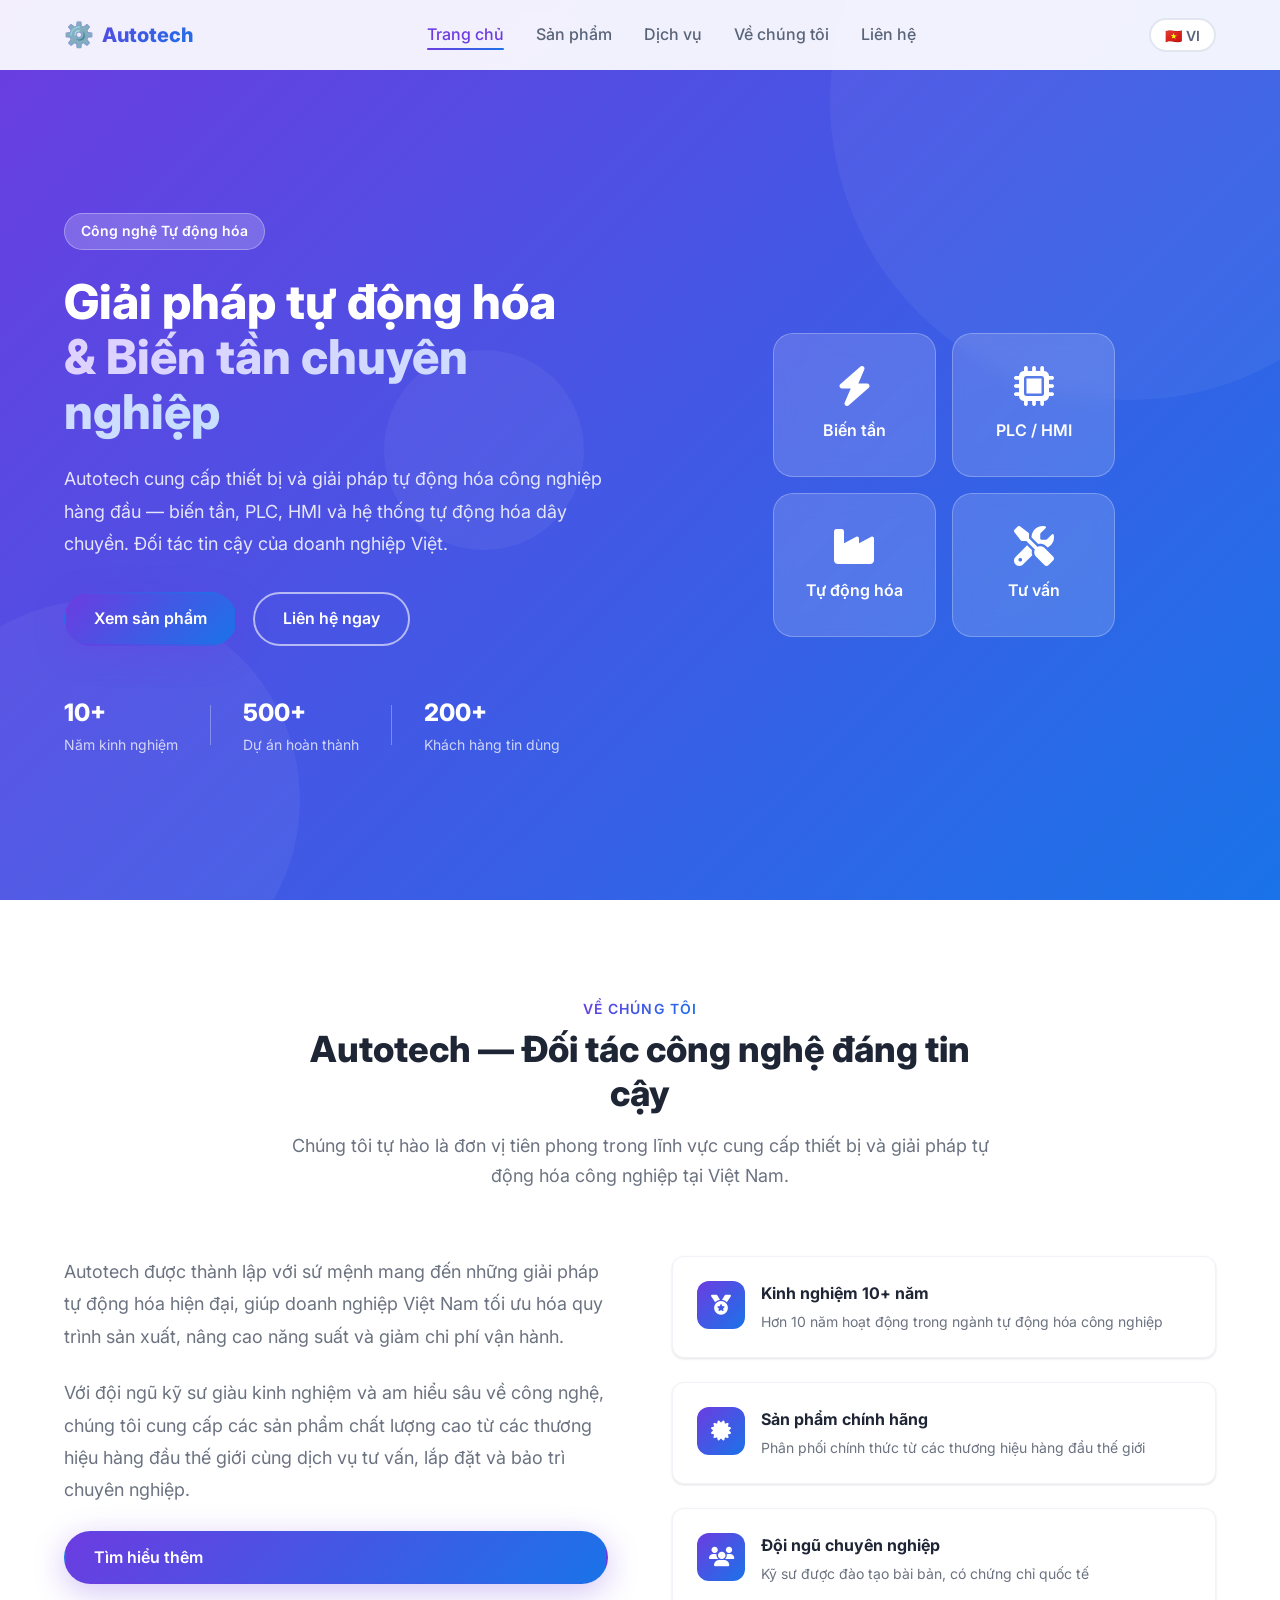
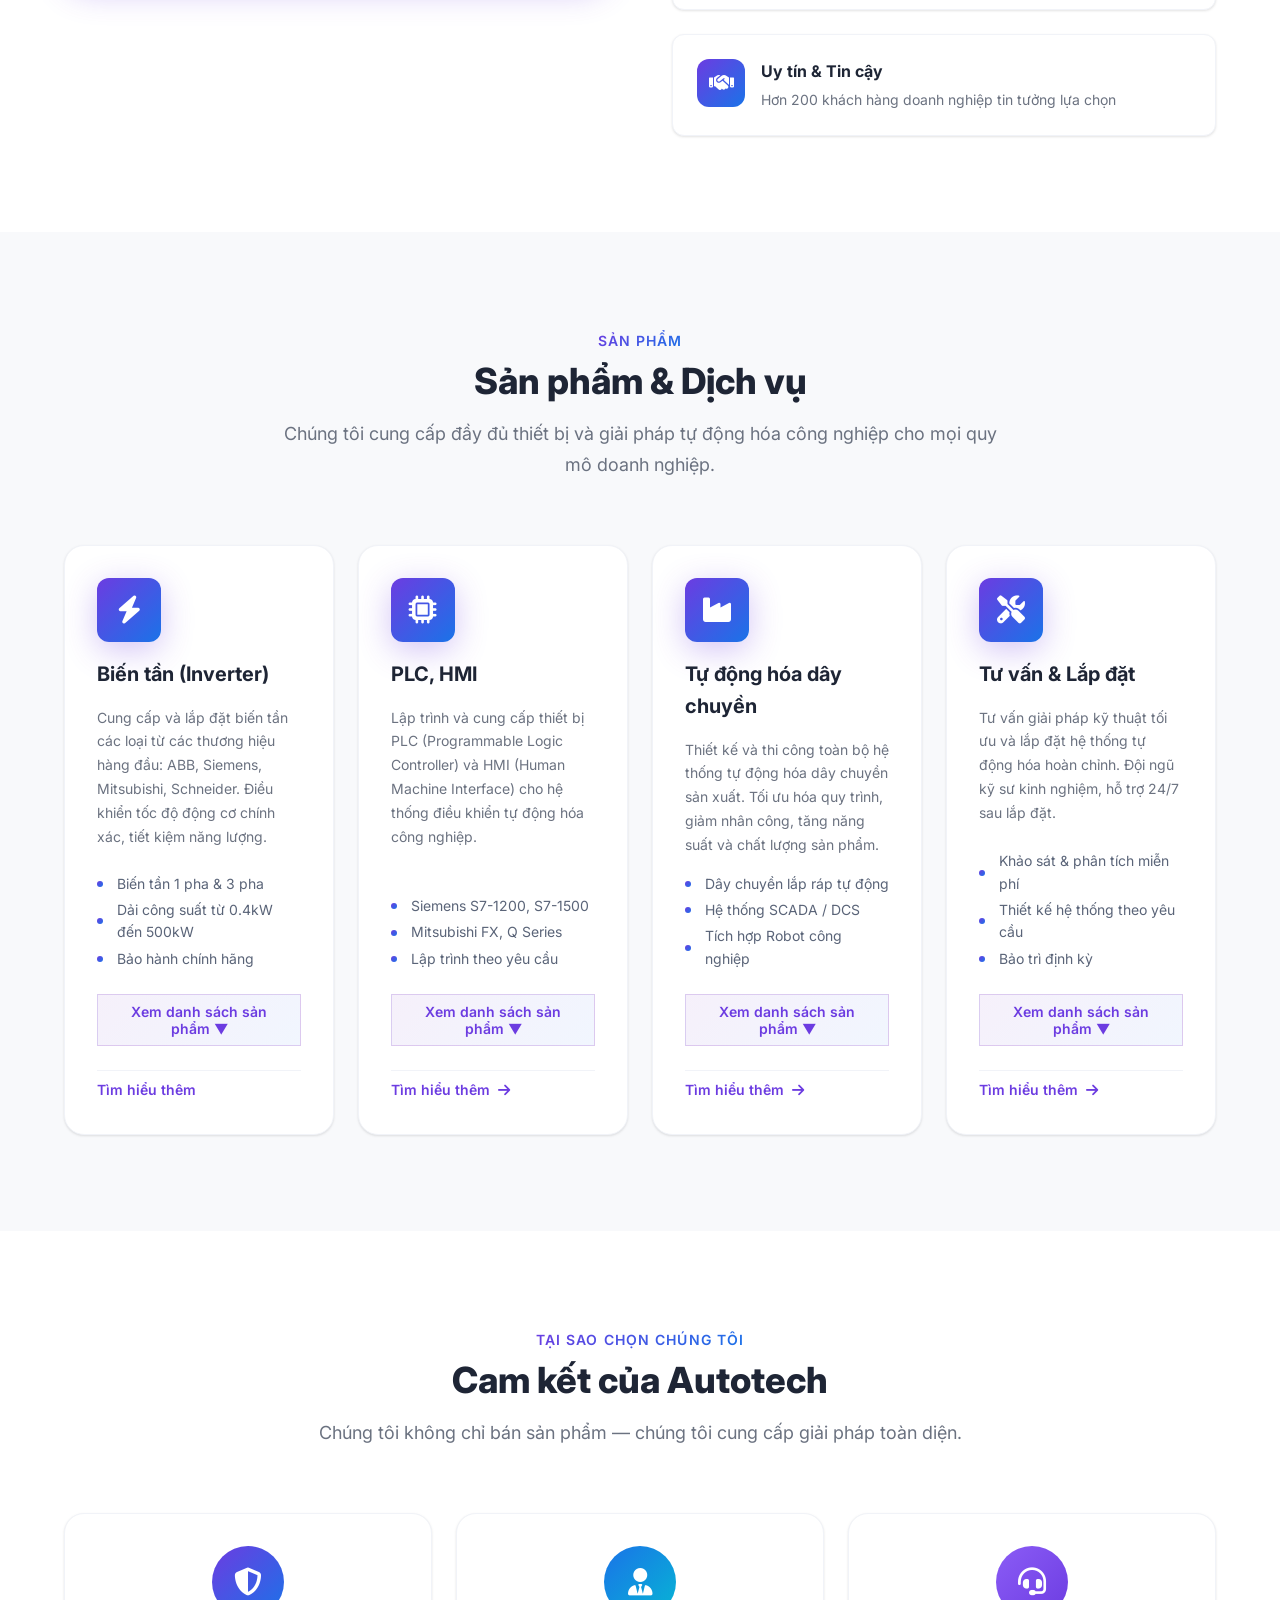
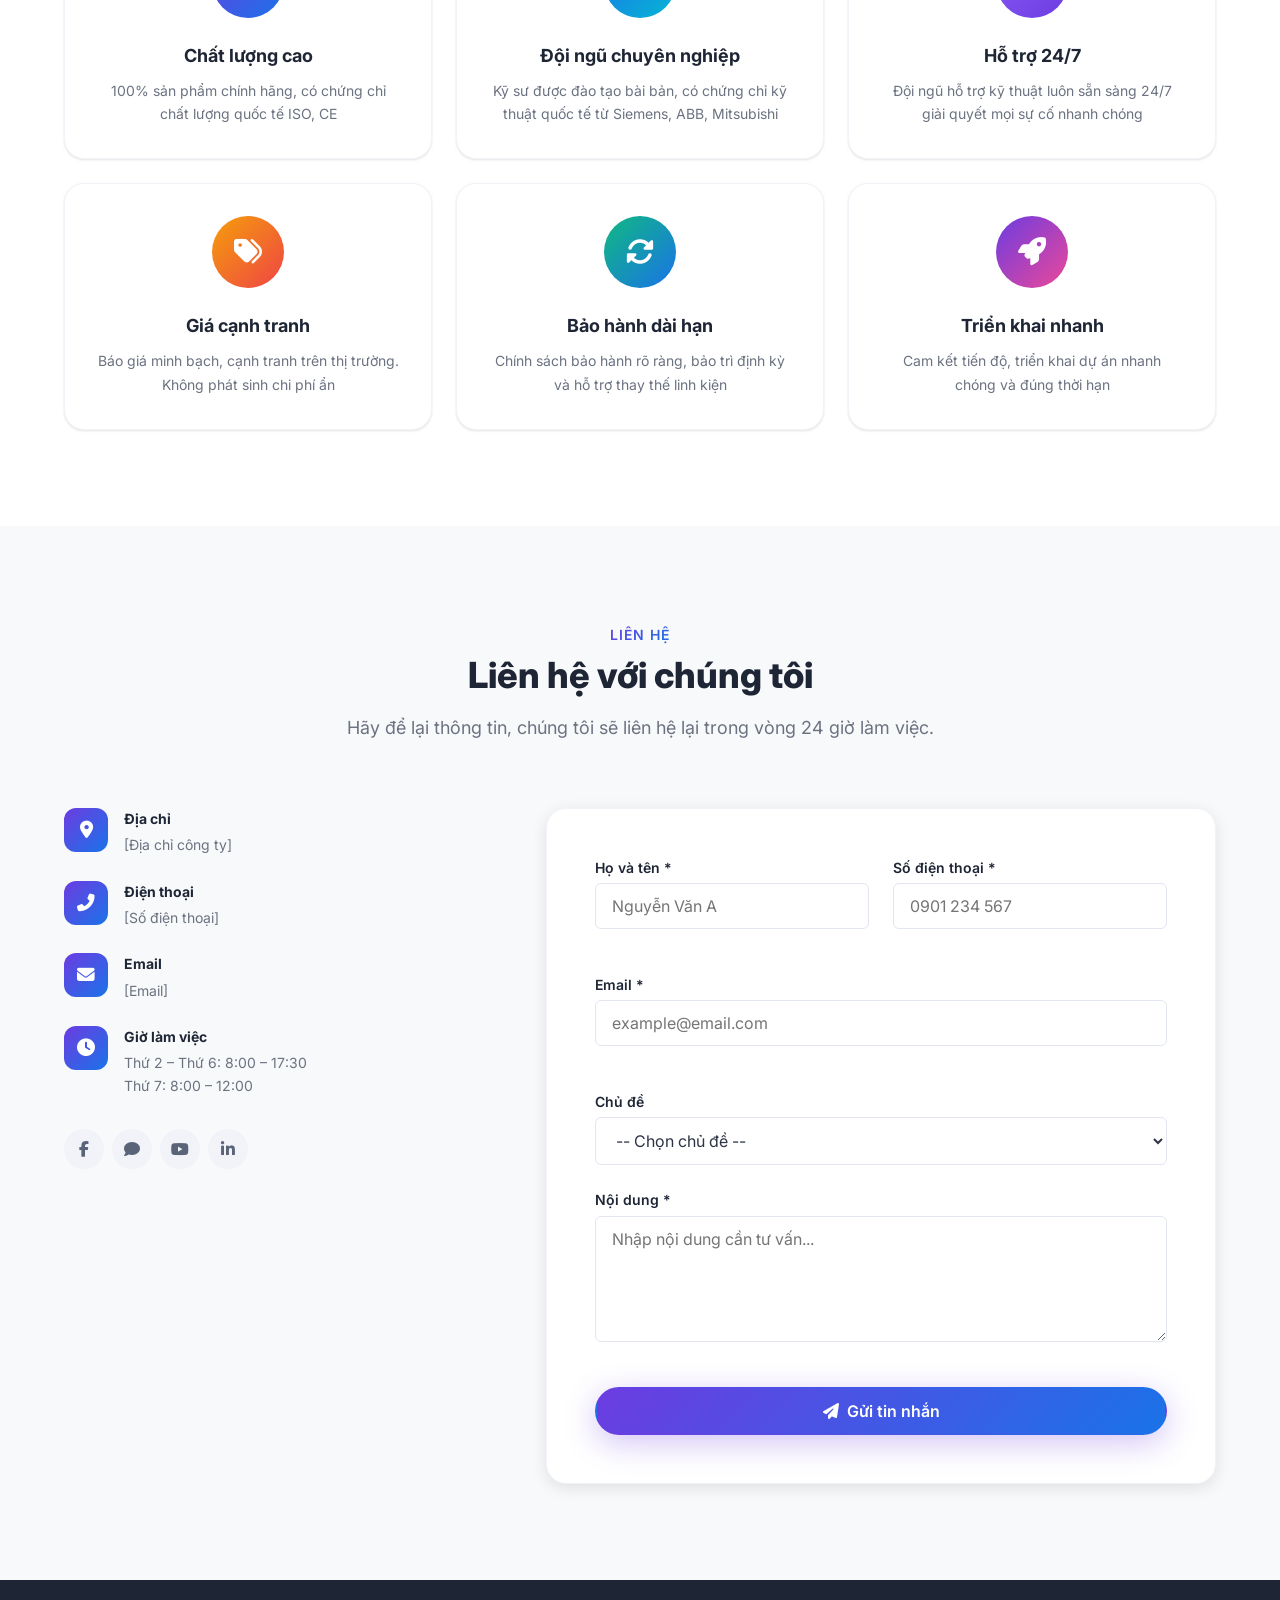
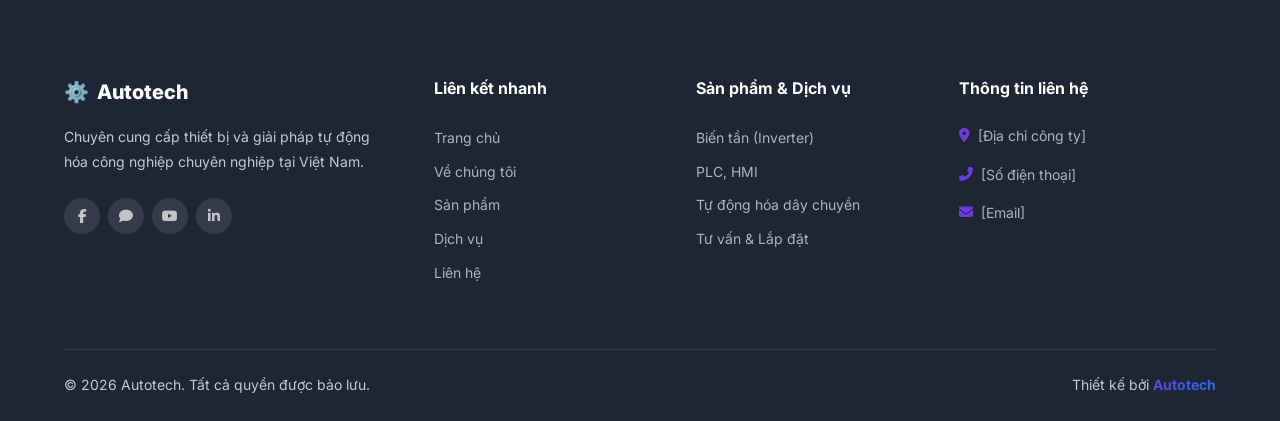
==== commit da13993b: "Add product sub-accordion panels to all 4 product cards Agent-Logs-Url: https://github.com/TungNguye" ====
--- a/index.html
+++ b/index.html
@@ -235,6 +235,118 @@
               <li data-vi="Dải công suất từ 0.4kW đến 500kW" data-en="Power range from 0.4kW to 500kW">Dải công suất từ 0.4kW đến 500kW</li>
               <li data-vi="Bảo hành chính hãng" data-en="Official warranty">Bảo hành chính hãng</li>
             </ul>
+            <!-- Accordion toggle -->
+            <button class="product-card__toggle" aria-expanded="false">
+              <span class="product-card__toggle-text"
+                    data-vi="Xem danh sách sản phẩm ▼"
+                    data-en="View Product List ▼">Xem danh sách sản phẩm ▼</span>
+            </button>
+
+            <!-- Sub-panel: Biến tần -->
+            <div class="product-card__sub-panel" hidden>
+              <div class="sub-brand">
+                <h4 class="sub-brand__name">ABB</h4>
+                <ul class="sub-brand__list">
+                  <li class="sub-brand__item">
+                    <span class="sub-brand__model">ACS310</span>
+                    <span class="sub-brand__desc" data-vi="Biến tần 1 pha/3 pha, 0.37–22kW" data-en="Single/3-phase inverter, 0.37–22kW">Biến tần 1 pha/3 pha, 0.37–22kW</span>
+                  </li>
+                  <li class="sub-brand__item">
+                    <span class="sub-brand__model">ACS355</span>
+                    <span class="sub-brand__desc" data-vi="Biến tần cho bơm và quạt" data-en="Inverter for pumps and fans">Biến tần cho bơm và quạt</span>
+                  </li>
+                  <li class="sub-brand__item">
+                    <span class="sub-brand__model">ACS580</span>
+                    <span class="sub-brand__desc" data-vi="Biến tần đa năng công nghiệp" data-en="Industrial general-purpose inverter">Biến tần đa năng công nghiệp</span>
+                  </li>
+                  <li class="sub-brand__item">
+                    <span class="sub-brand__model">ACS880</span>
+                    <span class="sub-brand__desc" data-vi="Biến tần công suất cao" data-en="High-power inverter">Biến tần công suất cao</span>
+                  </li>
+                </ul>
+              </div>
+              <div class="sub-brand">
+                <h4 class="sub-brand__name">Siemens</h4>
+                <ul class="sub-brand__list">
+                  <li class="sub-brand__item">
+                    <span class="sub-brand__model">SINAMICS G120</span>
+                    <span class="sub-brand__desc" data-vi="Biến tần module hóa" data-en="Modular inverter">Biến tần module hóa</span>
+                  </li>
+                  <li class="sub-brand__item">
+                    <span class="sub-brand__model">SINAMICS G120C</span>
+                    <span class="sub-brand__desc" data-vi="Compact, tiết kiệm không gian" data-en="Compact, space-saving">Compact, tiết kiệm không gian</span>
+                  </li>
+                  <li class="sub-brand__item">
+                    <span class="sub-brand__model">SINAMICS S120</span>
+                    <span class="sub-brand__desc" data-vi="Servo &amp; biến tần cao cấp" data-en="Servo &amp; premium inverter">Servo &amp; biến tần cao cấp</span>
+                  </li>
+                  <li class="sub-brand__item">
+                    <span class="sub-brand__model">MICROMASTER 440</span>
+                    <span class="sub-brand__desc" data-vi="Biến tần đa năng" data-en="General-purpose inverter">Biến tần đa năng</span>
+                  </li>
+                </ul>
+              </div>
+              <div class="sub-brand">
+                <h4 class="sub-brand__name">Mitsubishi</h4>
+                <ul class="sub-brand__list">
+                  <li class="sub-brand__item">
+                    <span class="sub-brand__model">FR-D700</span>
+                    <span class="sub-brand__desc" data-vi="Biến tần nhỏ gọn, 0.1–7.5kW" data-en="Compact inverter, 0.1–7.5kW">Biến tần nhỏ gọn, 0.1–7.5kW</span>
+                  </li>
+                  <li class="sub-brand__item">
+                    <span class="sub-brand__model">FR-E700</span>
+                    <span class="sub-brand__desc" data-vi="Tiết kiệm năng lượng" data-en="Energy saving">Tiết kiệm năng lượng</span>
+                  </li>
+                  <li class="sub-brand__item">
+                    <span class="sub-brand__model">FR-F700</span>
+                    <span class="sub-brand__desc" data-vi="Chuyên dụng cho bơm/quạt" data-en="Dedicated for pumps/fans">Chuyên dụng cho bơm/quạt</span>
+                  </li>
+                  <li class="sub-brand__item">
+                    <span class="sub-brand__model">FR-A800</span>
+                    <span class="sub-brand__desc" data-vi="Cao cấp, tích hợp PLC" data-en="Premium, PLC integrated">Cao cấp, tích hợp PLC</span>
+                  </li>
+                </ul>
+              </div>
+              <div class="sub-brand">
+                <h4 class="sub-brand__name">Schneider Electric</h4>
+                <ul class="sub-brand__list">
+                  <li class="sub-brand__item">
+                    <span class="sub-brand__model">Altivar 12</span>
+                    <span class="sub-brand__desc" data-vi="Nhỏ gọn, dễ lắp" data-en="Compact, easy to install">Nhỏ gọn, dễ lắp</span>
+                  </li>
+                  <li class="sub-brand__item">
+                    <span class="sub-brand__model">Altivar 320</span>
+                    <span class="sub-brand__desc" data-vi="Đa ứng dụng" data-en="Multi-application">Đa ứng dụng</span>
+                  </li>
+                  <li class="sub-brand__item">
+                    <span class="sub-brand__model">Altivar 630</span>
+                    <span class="sub-brand__desc" data-vi="Bơm &amp; quạt công nghiệp" data-en="Industrial pumps &amp; fans">Bơm &amp; quạt công nghiệp</span>
+                  </li>
+                  <li class="sub-brand__item">
+                    <span class="sub-brand__model">Altivar Process 900</span>
+                    <span class="sub-brand__desc" data-vi="Công nghiệp nặng" data-en="Heavy industry">Công nghiệp nặng</span>
+                  </li>
+                </ul>
+              </div>
+              <div class="sub-brand">
+                <h4 class="sub-brand__name">Delta</h4>
+                <ul class="sub-brand__list">
+                  <li class="sub-brand__item">
+                    <span class="sub-brand__model">VFD-M</span>
+                    <span class="sub-brand__desc" data-vi="Compact, 1 pha" data-en="Compact, single phase">Compact, 1 pha</span>
+                  </li>
+                  <li class="sub-brand__item">
+                    <span class="sub-brand__model">VFD-B</span>
+                    <span class="sub-brand__desc" data-vi="Công nghiệp đa năng" data-en="Industrial multi-purpose">Công nghiệp đa năng</span>
+                  </li>
+                  <li class="sub-brand__item">
+                    <span class="sub-brand__model">VFD-C2000</span>
+                    <span class="sub-brand__desc" data-vi="Cao cấp, vector control" data-en="Premium, vector control">Cao cấp, vector control</span>
+                  </li>
+                </ul>
+              </div>
+            </div>
+
             <a href="#contact" class="product-card__btn" data-vi="Tìm hiểu thêm" data-en="Learn More">
               <span data-vi="Tìm hiểu thêm" data-en="Learn More">Tìm hiểu thêm</span>
               <i class="fas fa-arrow-right" aria-hidden="true"></i>
@@ -255,6 +367,140 @@
               <li data-vi="Mitsubishi FX, Q Series" data-en="Mitsubishi FX, Q Series">Mitsubishi FX, Q Series</li>
               <li data-vi="Lập trình theo yêu cầu" data-en="Custom programming">Lập trình theo yêu cầu</li>
             </ul>
+
+            <!-- Accordion toggle -->
+            <button class="product-card__toggle" aria-expanded="false">
+              <span class="product-card__toggle-text"
+                    data-vi="Xem danh sách sản phẩm ▼"
+                    data-en="View Product List ▼">Xem danh sách sản phẩm ▼</span>
+            </button>
+
+            <!-- Sub-panel: PLC, HMI -->
+            <div class="product-card__sub-panel" hidden>
+              <div class="sub-brand">
+                <h4 class="sub-brand__name">PLC – Siemens</h4>
+                <ul class="sub-brand__list">
+                  <li class="sub-brand__item">
+                    <span class="sub-brand__model">S7-1200</span>
+                    <span class="sub-brand__desc" data-vi="CPU 1211C, 1212C, 1214C, 1215C" data-en="CPU 1211C, 1212C, 1214C, 1215C">CPU 1211C, 1212C, 1214C, 1215C</span>
+                  </li>
+                  <li class="sub-brand__item">
+                    <span class="sub-brand__model">S7-1500</span>
+                    <span class="sub-brand__desc" data-vi="CPU 1511, 1513, 1515, 1517" data-en="CPU 1511, 1513, 1515, 1517">CPU 1511, 1513, 1515, 1517</span>
+                  </li>
+                  <li class="sub-brand__item">
+                    <span class="sub-brand__model">S7-300</span>
+                    <span class="sub-brand__desc" data-vi="CPU 315, 317 (legacy support)" data-en="CPU 315, 317 (legacy support)">CPU 315, 317 (legacy support)</span>
+                  </li>
+                  <li class="sub-brand__item">
+                    <span class="sub-brand__model">LOGO!</span>
+                    <span class="sub-brand__desc" data-vi="PLC mini cho ứng dụng nhỏ" data-en="Mini PLC for small applications">PLC mini cho ứng dụng nhỏ</span>
+                  </li>
+                </ul>
+              </div>
+              <div class="sub-brand">
+                <h4 class="sub-brand__name">PLC – Mitsubishi</h4>
+                <ul class="sub-brand__list">
+                  <li class="sub-brand__item">
+                    <span class="sub-brand__model">MELSEC FX3U</span>
+                    <span class="sub-brand__desc" data-vi="Compact PLC phổ biến" data-en="Popular compact PLC">Compact PLC phổ biến</span>
+                  </li>
+                  <li class="sub-brand__item">
+                    <span class="sub-brand__model">MELSEC FX5U</span>
+                    <span class="sub-brand__desc" data-vi="Thế hệ mới, tích hợp Ethernet" data-en="New generation, Ethernet integrated">Thế hệ mới, tích hợp Ethernet</span>
+                  </li>
+                  <li class="sub-brand__item">
+                    <span class="sub-brand__model">MELSEC Q Series</span>
+                    <span class="sub-brand__desc" data-vi="Modular, công nghiệp cao" data-en="Modular, high-end industrial">Modular, công nghiệp cao</span>
+                  </li>
+                  <li class="sub-brand__item">
+                    <span class="sub-brand__model">MELSEC iQ-R</span>
+                    <span class="sub-brand__desc" data-vi="Hiệu năng cao nhất" data-en="Highest performance">Hiệu năng cao nhất</span>
+                  </li>
+                </ul>
+              </div>
+              <div class="sub-brand">
+                <h4 class="sub-brand__name">PLC – Omron</h4>
+                <ul class="sub-brand__list">
+                  <li class="sub-brand__item">
+                    <span class="sub-brand__model">CP1E</span>
+                    <span class="sub-brand__desc" data-vi="Entry level, giá tốt" data-en="Entry level, good price">Entry level, giá tốt</span>
+                  </li>
+                  <li class="sub-brand__item">
+                    <span class="sub-brand__model">CP1H</span>
+                    <span class="sub-brand__desc" data-vi="Mid-range, đa năng" data-en="Mid-range, versatile">Mid-range, đa năng</span>
+                  </li>
+                  <li class="sub-brand__item">
+                    <span class="sub-brand__model">CJ2M</span>
+                    <span class="sub-brand__desc" data-vi="Modular PLC" data-en="Modular PLC">Modular PLC</span>
+                  </li>
+                  <li class="sub-brand__item">
+                    <span class="sub-brand__model">NX1P2</span>
+                    <span class="sub-brand__desc" data-vi="IPC + PLC tích hợp" data-en="IPC + PLC integrated">IPC + PLC tích hợp</span>
+                  </li>
+                </ul>
+              </div>
+              <div class="sub-brand">
+                <h4 class="sub-brand__name">HMI – Siemens (SIMATIC)</h4>
+                <ul class="sub-brand__list">
+                  <li class="sub-brand__item">
+                    <span class="sub-brand__model">KTP400 Basic</span>
+                    <span class="sub-brand__desc" data-vi='4" màn hình cảm ứng' data-en='4" touchscreen'>4" màn hình cảm ứng</span>
+                  </li>
+                  <li class="sub-brand__item">
+                    <span class="sub-brand__model">KTP700 Basic</span>
+                    <span class="sub-brand__desc" data-vi='7" widescreen' data-en='7" widescreen'>7" widescreen</span>
+                  </li>
+                  <li class="sub-brand__item">
+                    <span class="sub-brand__model">KTP900 Basic</span>
+                    <span class="sub-brand__desc" data-vi='9" widescreen' data-en='9" widescreen'>9" widescreen</span>
+                  </li>
+                  <li class="sub-brand__item">
+                    <span class="sub-brand__model">TP1200 Comfort</span>
+                    <span class="sub-brand__desc" data-vi='12" cao cấp' data-en='12" premium'>12" cao cấp</span>
+                  </li>
+                </ul>
+              </div>
+              <div class="sub-brand">
+                <h4 class="sub-brand__name">HMI – Mitsubishi (GOT)</h4>
+                <ul class="sub-brand__list">
+                  <li class="sub-brand__item">
+                    <span class="sub-brand__model">GOT1000</span>
+                    <span class="sub-brand__desc" data-vi="Dòng cơ bản" data-en="Basic series">Dòng cơ bản</span>
+                  </li>
+                  <li class="sub-brand__item">
+                    <span class="sub-brand__model">GOT2000</span>
+                    <span class="sub-brand__desc" data-vi="Dòng cao cấp, nhiều kết nối" data-en="Premium series, multiple connections">Dòng cao cấp, nhiều kết nối</span>
+                  </li>
+                  <li class="sub-brand__item">
+                    <span class="sub-brand__model">GT2107</span>
+                    <span class="sub-brand__desc" data-vi='7" giá tốt' data-en='7" good value'>7" giá tốt</span>
+                  </li>
+                  <li class="sub-brand__item">
+                    <span class="sub-brand__model">GT2310</span>
+                    <span class="sub-brand__desc" data-vi='10" widescreen' data-en='10" widescreen'>10" widescreen</span>
+                  </li>
+                </ul>
+              </div>
+              <div class="sub-brand">
+                <h4 class="sub-brand__name">HMI – Weintek (easyAccess)</h4>
+                <ul class="sub-brand__list">
+                  <li class="sub-brand__item">
+                    <span class="sub-brand__model">MT8071iE</span>
+                    <span class="sub-brand__desc" data-vi='7" iE Series' data-en='7" iE Series'>7" iE Series</span>
+                  </li>
+                  <li class="sub-brand__item">
+                    <span class="sub-brand__model">MT8102iE</span>
+                    <span class="sub-brand__desc" data-vi='10" iE Series' data-en='10" iE Series'>10" iE Series</span>
+                  </li>
+                  <li class="sub-brand__item">
+                    <span class="sub-brand__model">cMT3092</span>
+                    <span class="sub-brand__desc" data-vi='9" collaborative HMI' data-en='9" collaborative HMI'>9" collaborative HMI</span>
+                  </li>
+                </ul>
+              </div>
+            </div>
+
             <a href="#contact" class="product-card__btn">
               <span data-vi="Tìm hiểu thêm" data-en="Learn More">Tìm hiểu thêm</span>
               <i class="fas fa-arrow-right" aria-hidden="true"></i>
@@ -275,6 +521,81 @@
               <li data-vi="Hệ thống SCADA / DCS" data-en="SCADA / DCS systems">Hệ thống SCADA / DCS</li>
               <li data-vi="Tích hợp Robot công nghiệp" data-en="Industrial robot integration">Tích hợp Robot công nghiệp</li>
             </ul>
+
+            <!-- Accordion toggle -->
+            <button class="product-card__toggle" aria-expanded="false">
+              <span class="product-card__toggle-text"
+                    data-vi="Xem danh sách sản phẩm ▼"
+                    data-en="View Product List ▼">Xem danh sách sản phẩm ▼</span>
+            </button>
+
+            <!-- Sub-panel: Tự động hóa dây chuyền -->
+            <div class="product-card__sub-panel" hidden>
+              <div class="sub-brand">
+                <h4 class="sub-brand__name" data-vi="Hệ thống SCADA" data-en="SCADA Systems">Hệ thống SCADA</h4>
+                <ul class="sub-brand__list">
+                  <li class="sub-brand__item">
+                    <span class="sub-brand__model">WinCC (Siemens)</span>
+                    <span class="sub-brand__desc" data-vi="Giám sát &amp; điều khiển" data-en="Monitoring &amp; control">Giám sát &amp; điều khiển</span>
+                  </li>
+                  <li class="sub-brand__item">
+                    <span class="sub-brand__model">FactoryTalk (Rockwell)</span>
+                    <span class="sub-brand__desc" data-vi="MES tích hợp" data-en="MES integrated">MES tích hợp</span>
+                  </li>
+                  <li class="sub-brand__item">
+                    <span class="sub-brand__model">Ignition (Inductive Automation)</span>
+                    <span class="sub-brand__desc" data-vi="Web-based SCADA" data-en="Web-based SCADA">Web-based SCADA</span>
+                  </li>
+                  <li class="sub-brand__item">
+                    <span class="sub-brand__model">InTouch (AVEVA)</span>
+                    <span class="sub-brand__desc" data-vi="SCADA công nghiệp" data-en="Industrial SCADA">SCADA công nghiệp</span>
+                  </li>
+                </ul>
+              </div>
+              <div class="sub-brand">
+                <h4 class="sub-brand__name" data-vi="Robot công nghiệp" data-en="Industrial Robots">Robot công nghiệp</h4>
+                <ul class="sub-brand__list">
+                  <li class="sub-brand__item">
+                    <span class="sub-brand__model">ABB IRB 1200</span>
+                    <span class="sub-brand__desc" data-vi="Robot hàn, lắp ráp" data-en="Welding, assembly robot">Robot hàn, lắp ráp</span>
+                  </li>
+                  <li class="sub-brand__item">
+                    <span class="sub-brand__model">Fanuc LR Mate 200iD</span>
+                    <span class="sub-brand__desc" data-vi="Robot tay nhỏ" data-en="Small arm robot">Robot tay nhỏ</span>
+                  </li>
+                  <li class="sub-brand__item">
+                    <span class="sub-brand__model">KUKA KR AGILUS</span>
+                    <span class="sub-brand__desc" data-vi="Tốc độ cao" data-en="High speed">Tốc độ cao</span>
+                  </li>
+                  <li class="sub-brand__item">
+                    <span class="sub-brand__model">Yaskawa Motoman MH5</span>
+                    <span class="sub-brand__desc" data-vi="Đa năng" data-en="Versatile">Đa năng</span>
+                  </li>
+                </ul>
+              </div>
+              <div class="sub-brand">
+                <h4 class="sub-brand__name" data-vi="Băng tải &amp; cơ cấu chấp hành" data-en="Conveyors &amp; Actuators">Băng tải &amp; cơ cấu chấp hành</h4>
+                <ul class="sub-brand__list">
+                  <li class="sub-brand__item">
+                    <span class="sub-brand__model" data-vi="Băng tải PVC/PU" data-en="PVC/PU conveyor belt">Băng tải PVC/PU</span>
+                    <span class="sub-brand__desc" data-vi="Băng tải công nghiệp tiêu chuẩn" data-en="Standard industrial conveyor belt">Băng tải công nghiệp tiêu chuẩn</span>
+                  </li>
+                  <li class="sub-brand__item">
+                    <span class="sub-brand__model">Xi lanh SMC, Festo</span>
+                    <span class="sub-brand__desc" data-vi="Xi lanh khí nén chính hãng" data-en="Genuine pneumatic cylinders">Xi lanh khí nén chính hãng</span>
+                  </li>
+                  <li class="sub-brand__item">
+                    <span class="sub-brand__model">Panasonic MINAS A6</span>
+                    <span class="sub-brand__desc" data-vi="Motor servo độ chính xác cao" data-en="High-precision servo motor">Motor servo độ chính xác cao</span>
+                  </li>
+                  <li class="sub-brand__item">
+                    <span class="sub-brand__model">Sick, Omron</span>
+                    <span class="sub-brand__desc" data-vi="Cảm biến vị trí chính xác" data-en="Precision position sensors">Cảm biến vị trí chính xác</span>
+                  </li>
+                </ul>
+              </div>
+            </div>
+
             <a href="#contact" class="product-card__btn">
               <span data-vi="Tìm hiểu thêm" data-en="Learn More">Tìm hiểu thêm</span>
               <i class="fas fa-arrow-right" aria-hidden="true"></i>
@@ -295,6 +616,68 @@
               <li data-vi="Thiết kế hệ thống theo yêu cầu" data-en="Custom system design">Thiết kế hệ thống theo yêu cầu</li>
               <li data-vi="Bảo trì định kỳ" data-en="Periodic maintenance">Bảo trì định kỳ</li>
             </ul>
+
+            <!-- Accordion toggle -->
+            <button class="product-card__toggle" aria-expanded="false">
+              <span class="product-card__toggle-text"
+                    data-vi="Xem danh sách sản phẩm ▼"
+                    data-en="View Product List ▼">Xem danh sách sản phẩm ▼</span>
+            </button>
+
+            <!-- Sub-panel: Tư vấn & Lắp đặt -->
+            <div class="product-card__sub-panel" hidden>
+              <div class="sub-brand">
+                <h4 class="sub-brand__name" data-vi="Gói dịch vụ" data-en="Service Packages">Gói dịch vụ</h4>
+                <ul class="sub-brand__list">
+                  <li class="sub-brand__item">
+                    <span class="sub-brand__model" data-vi="Gói Cơ bản" data-en="Basic Package">Gói Cơ bản</span>
+                    <span class="sub-brand__desc" data-vi="Khảo sát + Tư vấn miễn phí" data-en="Survey + Free consulting">Khảo sát + Tư vấn miễn phí</span>
+                  </li>
+                  <li class="sub-brand__item">
+                    <span class="sub-brand__model" data-vi="Gói Tiêu chuẩn" data-en="Standard Package">Gói Tiêu chuẩn</span>
+                    <span class="sub-brand__desc" data-vi="Thiết kế + Lắp đặt + Vận hành" data-en="Design + Installation + Commissioning">Thiết kế + Lắp đặt + Vận hành</span>
+                  </li>
+                  <li class="sub-brand__item">
+                    <span class="sub-brand__model" data-vi="Gói Toàn diện" data-en="Comprehensive Package">Gói Toàn diện</span>
+                    <span class="sub-brand__desc" data-vi="Thiết kế + Lắp đặt + Training + Bảo trì 1 năm" data-en="Design + Installation + Training + 1-year Maintenance">Thiết kế + Lắp đặt + Training + Bảo trì 1 năm</span>
+                  </li>
+                  <li class="sub-brand__item">
+                    <span class="sub-brand__model" data-vi="Gói Bảo trì định kỳ" data-en="Periodic Maintenance Package">Gói Bảo trì định kỳ</span>
+                    <span class="sub-brand__desc" data-vi="Kiểm tra hàng quý" data-en="Quarterly inspection">Kiểm tra hàng quý</span>
+                  </li>
+                </ul>
+              </div>
+              <div class="sub-brand">
+                <h4 class="sub-brand__name" data-vi="Lĩnh vực ứng dụng" data-en="Application Areas">Lĩnh vực ứng dụng</h4>
+                <ul class="sub-brand__list">
+                  <li class="sub-brand__item">
+                    <span class="sub-brand__model" data-vi="Thực phẩm &amp; đồ uống" data-en="Food &amp; Beverage">Thực phẩm &amp; đồ uống</span>
+                    <span class="sub-brand__desc" data-vi="Nhà máy sản xuất thực phẩm" data-en="Food manufacturing plants">Nhà máy sản xuất thực phẩm</span>
+                  </li>
+                  <li class="sub-brand__item">
+                    <span class="sub-brand__model" data-vi="Dệt may &amp; may mặc" data-en="Textile &amp; Garment">Dệt may &amp; may mặc</span>
+                    <span class="sub-brand__desc" data-vi="Dây chuyền dệt và may mặc" data-en="Textile and garment production lines">Dây chuyền dệt và may mặc</span>
+                  </li>
+                  <li class="sub-brand__item">
+                    <span class="sub-brand__model" data-vi="Xi măng &amp; vật liệu xây dựng" data-en="Cement &amp; Construction Materials">Xi măng &amp; vật liệu xây dựng</span>
+                    <span class="sub-brand__desc" data-vi="Nhà máy xi măng, gạch, ngói" data-en="Cement, brick, tile plants">Nhà máy xi măng, gạch, ngói</span>
+                  </li>
+                  <li class="sub-brand__item">
+                    <span class="sub-brand__model" data-vi="Chế biến gỗ" data-en="Wood Processing">Chế biến gỗ</span>
+                    <span class="sub-brand__desc" data-vi="Máy móc chế biến gỗ tự động" data-en="Automated wood processing machinery">Máy móc chế biến gỗ tự động</span>
+                  </li>
+                  <li class="sub-brand__item">
+                    <span class="sub-brand__model" data-vi="Xử lý nước &amp; môi trường" data-en="Water Treatment &amp; Environment">Xử lý nước &amp; môi trường</span>
+                    <span class="sub-brand__desc" data-vi="Hệ thống bơm, lọc tự động" data-en="Automated pump and filtration systems">Hệ thống bơm, lọc tự động</span>
+                  </li>
+                  <li class="sub-brand__item">
+                    <span class="sub-brand__model" data-vi="Điện tử &amp; bán dẫn" data-en="Electronics &amp; Semiconductor">Điện tử &amp; bán dẫn</span>
+                    <span class="sub-brand__desc" data-vi="Dây chuyền lắp ráp điện tử" data-en="Electronics assembly lines">Dây chuyền lắp ráp điện tử</span>
+                  </li>
+                </ul>
+              </div>
+            </div>
+
             <a href="#contact" class="product-card__btn">
               <span data-vi="Tìm hiểu thêm" data-en="Learn More">Tìm hiểu thêm</span>
               <i class="fas fa-arrow-right" aria-hidden="true"></i>
--- a/assets/css/style.css
+++ b/assets/css/style.css
@@ -744,8 +744,102 @@
 }
 
 /* --------------------------------------------------------------------------
-   9. Why Choose Us Section
+   Product Sub-panel Accordion
    -------------------------------------------------------------------------- */
+.product-card__toggle {
+  display: flex;
+  align-items: center;
+  justify-content: center;
+  width: 100%;
+  padding: var(--spacing-sm) var(--spacing-md);
+  margin-block: var(--spacing-sm);
+  background: linear-gradient(135deg, rgba(123, 44, 191, 0.07), rgba(59, 130, 246, 0.07));
+  border: 1px solid rgba(123, 44, 191, 0.2);
+  border-radius: var(--border-radius-md);
+  cursor: pointer;
+  font-size: var(--font-size-sm);
+  font-weight: 600;
+  color: var(--color-purple);
+  transition: background var(--transition-fast), color var(--transition-fast), border-color var(--transition-fast);
+}
+
+.product-card__toggle:hover {
+  background: linear-gradient(135deg, rgba(123, 44, 191, 0.14), rgba(59, 130, 246, 0.14));
+  color: var(--color-blue);
+  border-color: var(--color-blue);
+}
+
+.product-card__toggle[aria-expanded="true"] {
+  background: var(--gradient);
+  color: #fff;
+  border-color: transparent;
+}
+
+.product-card__sub-panel {
+  overflow: hidden;
+  max-height: 0;
+  opacity: 0;
+  transition: max-height 0.4s ease, opacity 0.3s ease;
+}
+
+.product-card__sub-panel.is-open {
+  max-height: 2000px;
+  opacity: 1;
+}
+
+.sub-brand {
+  margin-bottom: var(--spacing-md);
+  padding: var(--spacing-sm) var(--spacing-md);
+  background: #f8f9fa;
+  border-left: 3px solid transparent;
+  border-image: var(--gradient) 1;
+  border-radius: 0 var(--border-radius-sm) var(--border-radius-sm) 0;
+}
+
+.sub-brand__name {
+  font-size: var(--font-size-sm);
+  font-weight: 700;
+  color: var(--color-gray-800);
+  margin-bottom: var(--spacing-xs);
+  padding-bottom: var(--spacing-xs);
+  border-bottom: 1px solid var(--color-gray-100);
+}
+
+.sub-brand__list {
+  display: flex;
+  flex-direction: column;
+  gap: 0.375rem;
+  padding: 0;
+  list-style: none;
+}
+
+.sub-brand__item {
+  display: flex;
+  flex-wrap: wrap;
+  align-items: baseline;
+  gap: 0.375rem;
+  padding: 0.25rem var(--spacing-sm);
+  border-radius: var(--border-radius-sm);
+  transition: background var(--transition-fast);
+}
+
+.sub-brand__item:hover {
+  background: rgba(123, 44, 191, 0.06);
+}
+
+.sub-brand__model {
+  font-weight: 600;
+  font-size: var(--font-size-sm);
+  color: var(--color-purple);
+  white-space: nowrap;
+}
+
+.sub-brand__desc {
+  color: #666;
+  font-size: 0.82rem;
+}
+
+
 .why__grid {
   display: grid;
   grid-template-columns: repeat(auto-fit, minmax(280px, 1fr));
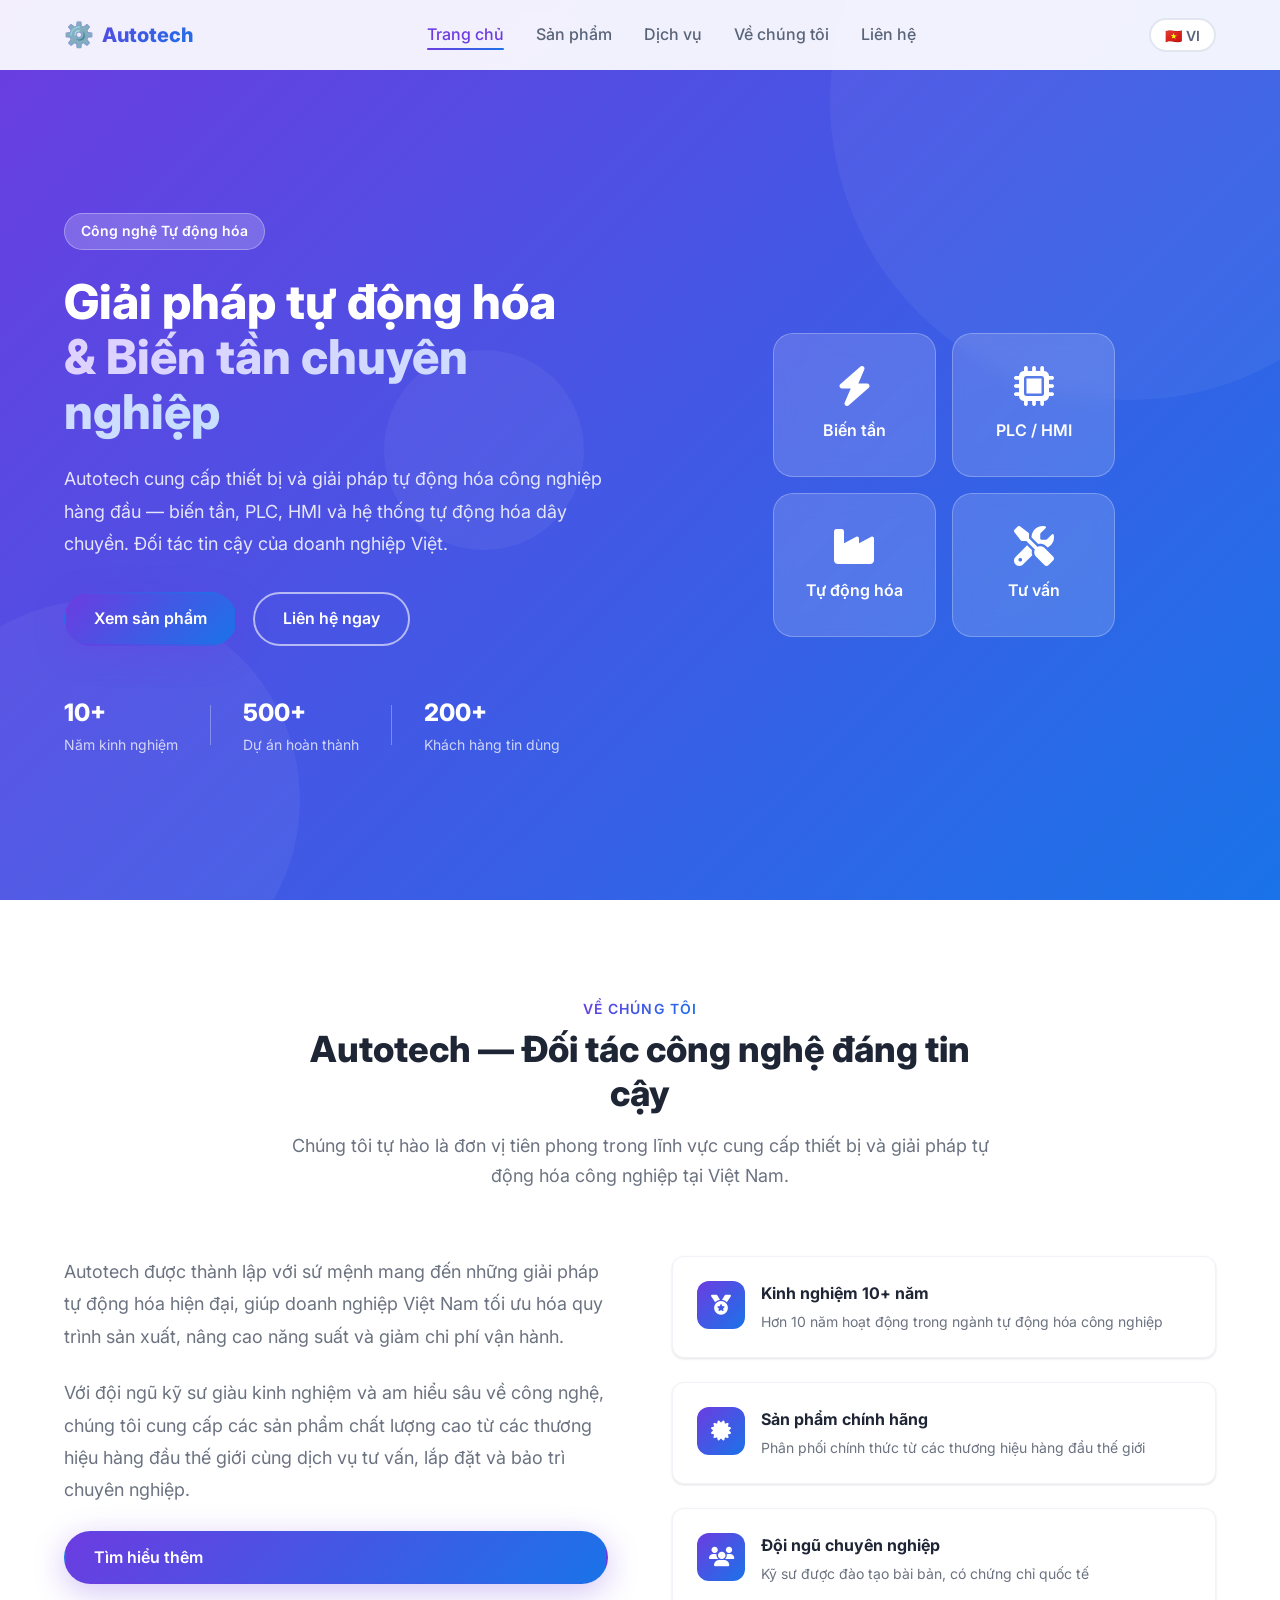
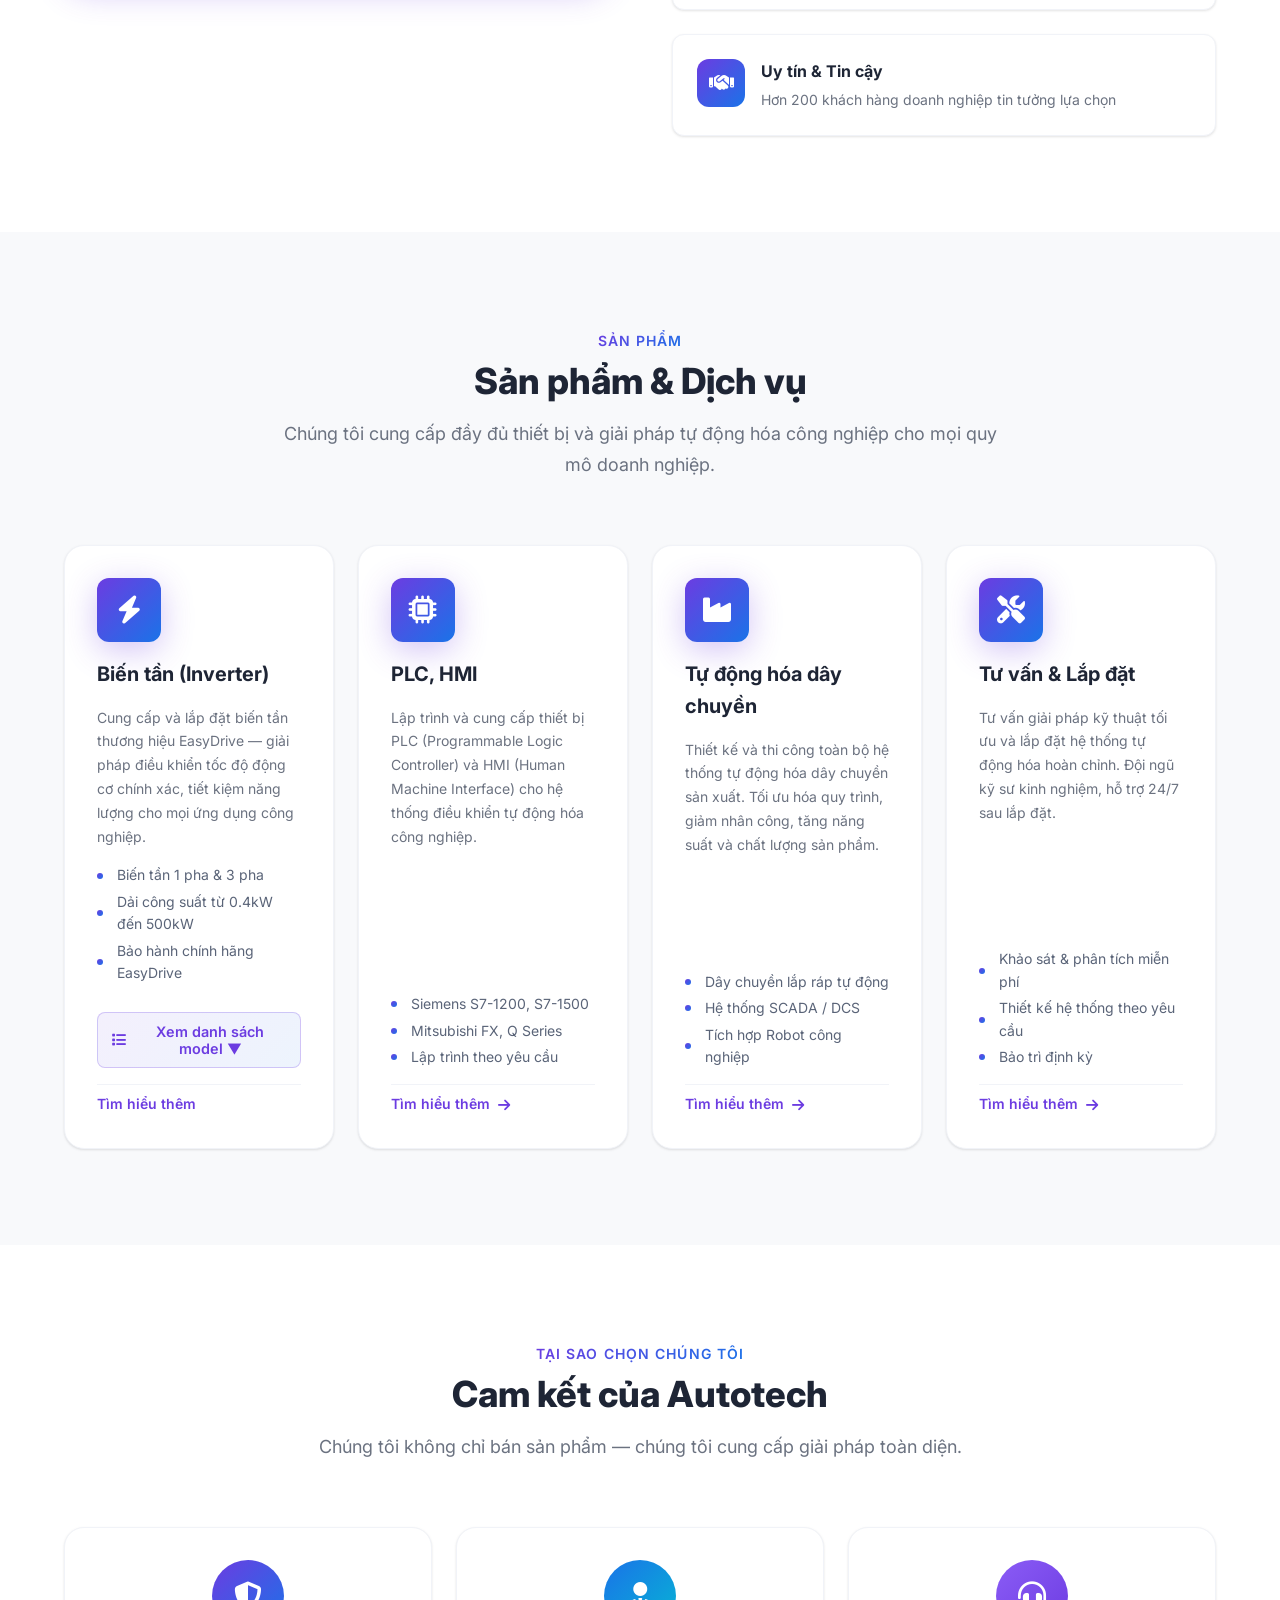
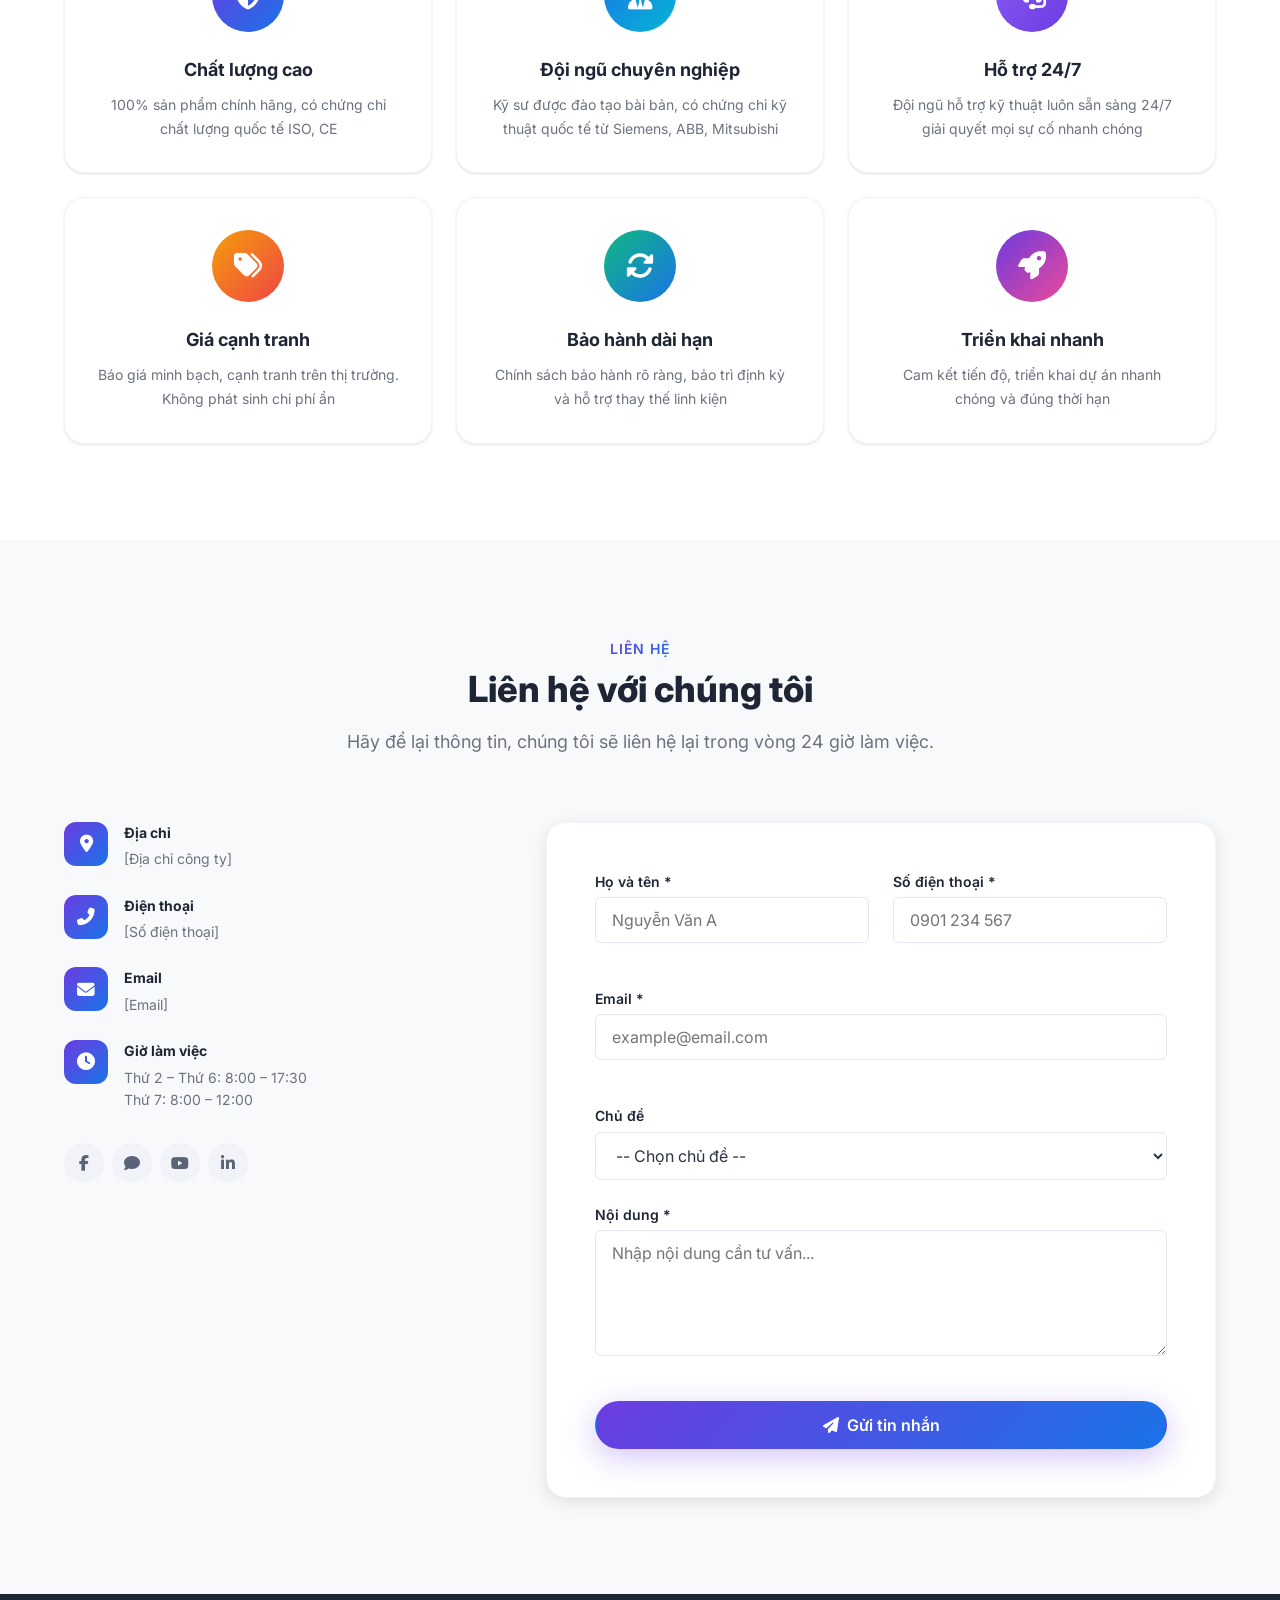
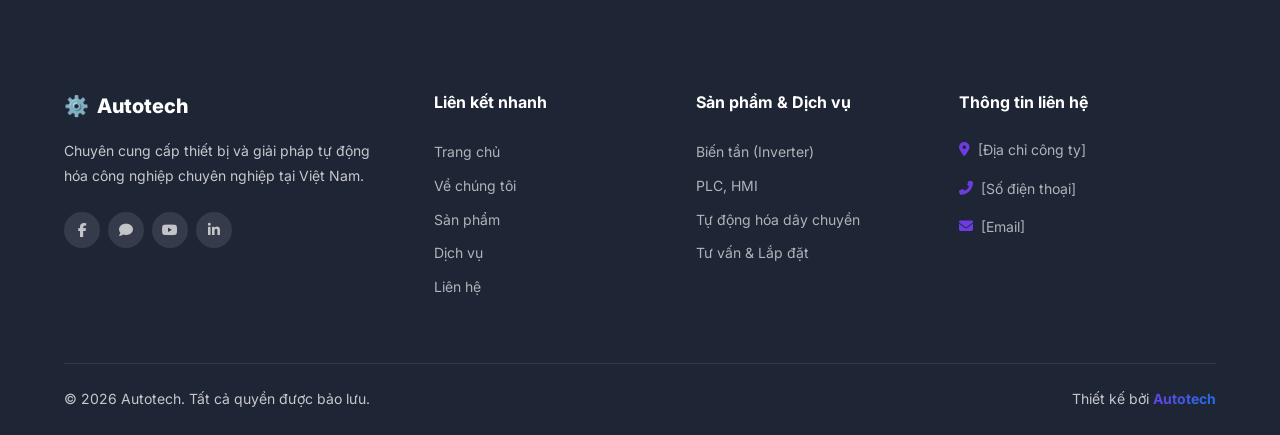
==== commit da3e64fd: "Update inverter card: replace brands with EasyDrive, add accordion model list Agent-Logs-Url: https:" ====
--- a/index.html
+++ b/index.html
@@ -227,126 +227,90 @@
               <i class="fas fa-bolt" aria-hidden="true"></i>
             </div>
             <h3 class="product-card__title" data-vi="Biến tần (Inverter)" data-en="Inverter">Biến tần (Inverter)</h3>
-            <p class="product-card__desc" data-vi="Cung cấp và lắp đặt biến tần các loại từ các thương hiệu hàng đầu: ABB, Siemens, Mitsubishi, Schneider. Điều khiển tốc độ động cơ chính xác, tiết kiệm năng lượng." data-en="Supply and installation of various types of inverters from leading brands: ABB, Siemens, Mitsubishi, Schneider. Precise motor speed control, energy saving.">
-              Cung cấp và lắp đặt biến tần các loại từ các thương hiệu hàng đầu: ABB, Siemens, Mitsubishi, Schneider. Điều khiển tốc độ động cơ chính xác, tiết kiệm năng lượng.
+            <p class="product-card__desc"
+               data-vi="Cung cấp và lắp đặt biến tần thương hiệu EasyDrive — giải pháp điều khiển tốc độ động cơ chính xác, tiết kiệm năng lượng cho mọi ứng dụng công nghiệp."
+               data-en="Supply and installation of EasyDrive inverters — precise motor speed control, energy-saving solutions for all industrial applications.">
+              Cung cấp và lắp đặt biến tần thương hiệu EasyDrive — giải pháp điều khiển tốc độ động cơ chính xác, tiết kiệm năng lượng cho mọi ứng dụng công nghiệp.
             </p>
             <ul class="product-card__features">
-              <li data-vi="Biến tần 1 pha & 3 pha" data-en="Single phase & 3-phase inverter">Biến tần 1 pha &amp; 3 pha</li>
+              <li data-vi="Biến tần 1 pha &amp; 3 pha" data-en="Single phase &amp; 3-phase inverter">Biến tần 1 pha &amp; 3 pha</li>
               <li data-vi="Dải công suất từ 0.4kW đến 500kW" data-en="Power range from 0.4kW to 500kW">Dải công suất từ 0.4kW đến 500kW</li>
-              <li data-vi="Bảo hành chính hãng" data-en="Official warranty">Bảo hành chính hãng</li>
+              <li data-vi="Bảo hành chính hãng EasyDrive" data-en="Official EasyDrive warranty">Bảo hành chính hãng EasyDrive</li>
             </ul>
             <!-- Accordion toggle -->
             <button class="product-card__toggle" aria-expanded="false">
+              <i class="fas fa-list" aria-hidden="true"></i>
               <span class="product-card__toggle-text"
-                    data-vi="Xem danh sách sản phẩm ▼"
-                    data-en="View Product List ▼">Xem danh sách sản phẩm ▼</span>
+                    data-vi="Xem danh sách model ▼"
+                    data-en="View Model List ▼">Xem danh sách model ▼</span>
             </button>
-
-            <!-- Sub-panel: Biến tần -->
+            <!-- Sub-panel: danh sách model EasyDrive (ẩn mặc định) -->
+            <!-- TODO: Thay thế bằng model thực tế của EasyDrive -->
             <div class="product-card__sub-panel" hidden>
               <div class="sub-brand">
-                <h4 class="sub-brand__name">ABB</h4>
+                <div class="sub-brand__header">
+                  <img src="assets/images/easydrive-logo.png"
+                       onerror="this.style.display='none'"
+                       alt="EasyDrive" class="sub-brand__logo">
+                  <h4 class="sub-brand__name">EasyDrive</h4>
+                </div>
                 <ul class="sub-brand__list">
                   <li class="sub-brand__item">
-                    <span class="sub-brand__model">ACS310</span>
-                    <span class="sub-brand__desc" data-vi="Biến tần 1 pha/3 pha, 0.37–22kW" data-en="Single/3-phase inverter, 0.37–22kW">Biến tần 1 pha/3 pha, 0.37–22kW</span>
+                    <span class="sub-brand__model">ED-100</span>
+                    <span class="sub-brand__desc"
+                          data-vi="Biến tần 1 pha, 0.4–2.2kW, nhỏ gọn"
+                          data-en="Single-phase inverter, 0.4–2.2kW, compact">
+                      Biến tần 1 pha, 0.4–2.2kW, nhỏ gọn
+                    </span>
                   </li>
                   <li class="sub-brand__item">
-                    <span class="sub-brand__model">ACS355</span>
-                    <span class="sub-brand__desc" data-vi="Biến tần cho bơm và quạt" data-en="Inverter for pumps and fans">Biến tần cho bơm và quạt</span>
+                    <span class="sub-brand__model">ED-200</span>
+                    <span class="sub-brand__desc"
+                          data-vi="Biến tần 3 pha, 0.75–7.5kW, đa năng"
+                          data-en="3-phase inverter, 0.75–7.5kW, versatile">
+                      Biến tần 3 pha, 0.75–7.5kW, đa năng
+                    </span>
                   </li>
                   <li class="sub-brand__item">
-                    <span class="sub-brand__model">ACS580</span>
-                    <span class="sub-brand__desc" data-vi="Biến tần đa năng công nghiệp" data-en="Industrial general-purpose inverter">Biến tần đa năng công nghiệp</span>
+                    <span class="sub-brand__model">ED-300</span>
+                    <span class="sub-brand__desc"
+                          data-vi="Biến tần 3 pha, 11–55kW, công nghiệp"
+                          data-en="3-phase inverter, 11–55kW, industrial">
+                      Biến tần 3 pha, 11–55kW, công nghiệp
+                    </span>
                   </li>
                   <li class="sub-brand__item">
-                    <span class="sub-brand__model">ACS880</span>
-                    <span class="sub-brand__desc" data-vi="Biến tần công suất cao" data-en="High-power inverter">Biến tần công suất cao</span>
+                    <span class="sub-brand__model">ED-500</span>
+                    <span class="sub-brand__desc"
+                          data-vi="Biến tần công suất cao, 75–500kW"
+                          data-en="High-power inverter, 75–500kW">
+                      Biến tần công suất cao, 75–500kW
+                    </span>
+                  </li>
+                  <li class="sub-brand__item">
+                    <span class="sub-brand__model">ED-V Series</span>
+                    <span class="sub-brand__desc"
+                          data-vi="Vector control, torque cao, chính xác"
+                          data-en="Vector control, high torque, precision">
+                      Vector control, torque cao, chính xác
+                    </span>
+                  </li>
+                  <li class="sub-brand__item">
+                    <span class="sub-brand__model">ED-P Series</span>
+                    <span class="sub-brand__desc"
+                          data-vi="Chuyên dụng bơm &amp; quạt, tiết kiệm điện"
+                          data-en="Dedicated pump &amp; fan, energy saving">
+                      Chuyên dụng bơm &amp; quạt, tiết kiệm điện
+                    </span>
                   </li>
                 </ul>
               </div>
-              <div class="sub-brand">
-                <h4 class="sub-brand__name">Siemens</h4>
-                <ul class="sub-brand__list">
-                  <li class="sub-brand__item">
-                    <span class="sub-brand__model">SINAMICS G120</span>
-                    <span class="sub-brand__desc" data-vi="Biến tần module hóa" data-en="Modular inverter">Biến tần module hóa</span>
-                  </li>
-                  <li class="sub-brand__item">
-                    <span class="sub-brand__model">SINAMICS G120C</span>
-                    <span class="sub-brand__desc" data-vi="Compact, tiết kiệm không gian" data-en="Compact, space-saving">Compact, tiết kiệm không gian</span>
-                  </li>
-                  <li class="sub-brand__item">
-                    <span class="sub-brand__model">SINAMICS S120</span>
-                    <span class="sub-brand__desc" data-vi="Servo &amp; biến tần cao cấp" data-en="Servo &amp; premium inverter">Servo &amp; biến tần cao cấp</span>
-                  </li>
-                  <li class="sub-brand__item">
-                    <span class="sub-brand__model">MICROMASTER 440</span>
-                    <span class="sub-brand__desc" data-vi="Biến tần đa năng" data-en="General-purpose inverter">Biến tần đa năng</span>
-                  </li>
-                </ul>
-              </div>
-              <div class="sub-brand">
-                <h4 class="sub-brand__name">Mitsubishi</h4>
-                <ul class="sub-brand__list">
-                  <li class="sub-brand__item">
-                    <span class="sub-brand__model">FR-D700</span>
-                    <span class="sub-brand__desc" data-vi="Biến tần nhỏ gọn, 0.1–7.5kW" data-en="Compact inverter, 0.1–7.5kW">Biến tần nhỏ gọn, 0.1–7.5kW</span>
-                  </li>
-                  <li class="sub-brand__item">
-                    <span class="sub-brand__model">FR-E700</span>
-                    <span class="sub-brand__desc" data-vi="Tiết kiệm năng lượng" data-en="Energy saving">Tiết kiệm năng lượng</span>
-                  </li>
-                  <li class="sub-brand__item">
-                    <span class="sub-brand__model">FR-F700</span>
-                    <span class="sub-brand__desc" data-vi="Chuyên dụng cho bơm/quạt" data-en="Dedicated for pumps/fans">Chuyên dụng cho bơm/quạt</span>
-                  </li>
-                  <li class="sub-brand__item">
-                    <span class="sub-brand__model">FR-A800</span>
-                    <span class="sub-brand__desc" data-vi="Cao cấp, tích hợp PLC" data-en="Premium, PLC integrated">Cao cấp, tích hợp PLC</span>
-                  </li>
-                </ul>
-              </div>
-              <div class="sub-brand">
-                <h4 class="sub-brand__name">Schneider Electric</h4>
-                <ul class="sub-brand__list">
-                  <li class="sub-brand__item">
-                    <span class="sub-brand__model">Altivar 12</span>
-                    <span class="sub-brand__desc" data-vi="Nhỏ gọn, dễ lắp" data-en="Compact, easy to install">Nhỏ gọn, dễ lắp</span>
-                  </li>
-                  <li class="sub-brand__item">
-                    <span class="sub-brand__model">Altivar 320</span>
-                    <span class="sub-brand__desc" data-vi="Đa ứng dụng" data-en="Multi-application">Đa ứng dụng</span>
-                  </li>
-                  <li class="sub-brand__item">
-                    <span class="sub-brand__model">Altivar 630</span>
-                    <span class="sub-brand__desc" data-vi="Bơm &amp; quạt công nghiệp" data-en="Industrial pumps &amp; fans">Bơm &amp; quạt công nghiệp</span>
-                  </li>
-                  <li class="sub-brand__item">
-                    <span class="sub-brand__model">Altivar Process 900</span>
-                    <span class="sub-brand__desc" data-vi="Công nghiệp nặng" data-en="Heavy industry">Công nghiệp nặng</span>
-                  </li>
-                </ul>
-              </div>
-              <div class="sub-brand">
-                <h4 class="sub-brand__name">Delta</h4>
-                <ul class="sub-brand__list">
-                  <li class="sub-brand__item">
-                    <span class="sub-brand__model">VFD-M</span>
-                    <span class="sub-brand__desc" data-vi="Compact, 1 pha" data-en="Compact, single phase">Compact, 1 pha</span>
-                  </li>
-                  <li class="sub-brand__item">
-                    <span class="sub-brand__model">VFD-B</span>
-                    <span class="sub-brand__desc" data-vi="Công nghiệp đa năng" data-en="Industrial multi-purpose">Công nghiệp đa năng</span>
-                  </li>
-                  <li class="sub-brand__item">
-                    <span class="sub-brand__model">VFD-C2000</span>
-                    <span class="sub-brand__desc" data-vi="Cao cấp, vector control" data-en="Premium, vector control">Cao cấp, vector control</span>
-                  </li>
-                </ul>
-              </div>
-            </div>
-
+              <p class="sub-brand__note"
+                 data-vi="* Liên hệ để được báo giá và tư vấn model phù hợp"
+                 data-en="* Contact us for pricing and model recommendations">
+                * Liên hệ để được báo giá và tư vấn model phù hợp
+              </p>
+            </div>
             <a href="#contact" class="product-card__btn" data-vi="Tìm hiểu thêm" data-en="Learn More">
               <span data-vi="Tìm hiểu thêm" data-en="Learn More">Tìm hiểu thêm</span>
               <i class="fas fa-arrow-right" aria-hidden="true"></i>
@@ -367,140 +331,6 @@
               <li data-vi="Mitsubishi FX, Q Series" data-en="Mitsubishi FX, Q Series">Mitsubishi FX, Q Series</li>
               <li data-vi="Lập trình theo yêu cầu" data-en="Custom programming">Lập trình theo yêu cầu</li>
             </ul>
-
-            <!-- Accordion toggle -->
-            <button class="product-card__toggle" aria-expanded="false">
-              <span class="product-card__toggle-text"
-                    data-vi="Xem danh sách sản phẩm ▼"
-                    data-en="View Product List ▼">Xem danh sách sản phẩm ▼</span>
-            </button>
-
-            <!-- Sub-panel: PLC, HMI -->
-            <div class="product-card__sub-panel" hidden>
-              <div class="sub-brand">
-                <h4 class="sub-brand__name">PLC – Siemens</h4>
-                <ul class="sub-brand__list">
-                  <li class="sub-brand__item">
-                    <span class="sub-brand__model">S7-1200</span>
-                    <span class="sub-brand__desc" data-vi="CPU 1211C, 1212C, 1214C, 1215C" data-en="CPU 1211C, 1212C, 1214C, 1215C">CPU 1211C, 1212C, 1214C, 1215C</span>
-                  </li>
-                  <li class="sub-brand__item">
-                    <span class="sub-brand__model">S7-1500</span>
-                    <span class="sub-brand__desc" data-vi="CPU 1511, 1513, 1515, 1517" data-en="CPU 1511, 1513, 1515, 1517">CPU 1511, 1513, 1515, 1517</span>
-                  </li>
-                  <li class="sub-brand__item">
-                    <span class="sub-brand__model">S7-300</span>
-                    <span class="sub-brand__desc" data-vi="CPU 315, 317 (legacy support)" data-en="CPU 315, 317 (legacy support)">CPU 315, 317 (legacy support)</span>
-                  </li>
-                  <li class="sub-brand__item">
-                    <span class="sub-brand__model">LOGO!</span>
-                    <span class="sub-brand__desc" data-vi="PLC mini cho ứng dụng nhỏ" data-en="Mini PLC for small applications">PLC mini cho ứng dụng nhỏ</span>
-                  </li>
-                </ul>
-              </div>
-              <div class="sub-brand">
-                <h4 class="sub-brand__name">PLC – Mitsubishi</h4>
-                <ul class="sub-brand__list">
-                  <li class="sub-brand__item">
-                    <span class="sub-brand__model">MELSEC FX3U</span>
-                    <span class="sub-brand__desc" data-vi="Compact PLC phổ biến" data-en="Popular compact PLC">Compact PLC phổ biến</span>
-                  </li>
-                  <li class="sub-brand__item">
-                    <span class="sub-brand__model">MELSEC FX5U</span>
-                    <span class="sub-brand__desc" data-vi="Thế hệ mới, tích hợp Ethernet" data-en="New generation, Ethernet integrated">Thế hệ mới, tích hợp Ethernet</span>
-                  </li>
-                  <li class="sub-brand__item">
-                    <span class="sub-brand__model">MELSEC Q Series</span>
-                    <span class="sub-brand__desc" data-vi="Modular, công nghiệp cao" data-en="Modular, high-end industrial">Modular, công nghiệp cao</span>
-                  </li>
-                  <li class="sub-brand__item">
-                    <span class="sub-brand__model">MELSEC iQ-R</span>
-                    <span class="sub-brand__desc" data-vi="Hiệu năng cao nhất" data-en="Highest performance">Hiệu năng cao nhất</span>
-                  </li>
-                </ul>
-              </div>
-              <div class="sub-brand">
-                <h4 class="sub-brand__name">PLC – Omron</h4>
-                <ul class="sub-brand__list">
-                  <li class="sub-brand__item">
-                    <span class="sub-brand__model">CP1E</span>
-                    <span class="sub-brand__desc" data-vi="Entry level, giá tốt" data-en="Entry level, good price">Entry level, giá tốt</span>
-                  </li>
-                  <li class="sub-brand__item">
-                    <span class="sub-brand__model">CP1H</span>
-                    <span class="sub-brand__desc" data-vi="Mid-range, đa năng" data-en="Mid-range, versatile">Mid-range, đa năng</span>
-                  </li>
-                  <li class="sub-brand__item">
-                    <span class="sub-brand__model">CJ2M</span>
-                    <span class="sub-brand__desc" data-vi="Modular PLC" data-en="Modular PLC">Modular PLC</span>
-                  </li>
-                  <li class="sub-brand__item">
-                    <span class="sub-brand__model">NX1P2</span>
-                    <span class="sub-brand__desc" data-vi="IPC + PLC tích hợp" data-en="IPC + PLC integrated">IPC + PLC tích hợp</span>
-                  </li>
-                </ul>
-              </div>
-              <div class="sub-brand">
-                <h4 class="sub-brand__name">HMI – Siemens (SIMATIC)</h4>
-                <ul class="sub-brand__list">
-                  <li class="sub-brand__item">
-                    <span class="sub-brand__model">KTP400 Basic</span>
-                    <span class="sub-brand__desc" data-vi='4" màn hình cảm ứng' data-en='4" touchscreen'>4" màn hình cảm ứng</span>
-                  </li>
-                  <li class="sub-brand__item">
-                    <span class="sub-brand__model">KTP700 Basic</span>
-                    <span class="sub-brand__desc" data-vi='7" widescreen' data-en='7" widescreen'>7" widescreen</span>
-                  </li>
-                  <li class="sub-brand__item">
-                    <span class="sub-brand__model">KTP900 Basic</span>
-                    <span class="sub-brand__desc" data-vi='9" widescreen' data-en='9" widescreen'>9" widescreen</span>
-                  </li>
-                  <li class="sub-brand__item">
-                    <span class="sub-brand__model">TP1200 Comfort</span>
-                    <span class="sub-brand__desc" data-vi='12" cao cấp' data-en='12" premium'>12" cao cấp</span>
-                  </li>
-                </ul>
-              </div>
-              <div class="sub-brand">
-                <h4 class="sub-brand__name">HMI – Mitsubishi (GOT)</h4>
-                <ul class="sub-brand__list">
-                  <li class="sub-brand__item">
-                    <span class="sub-brand__model">GOT1000</span>
-                    <span class="sub-brand__desc" data-vi="Dòng cơ bản" data-en="Basic series">Dòng cơ bản</span>
-                  </li>
-                  <li class="sub-brand__item">
-                    <span class="sub-brand__model">GOT2000</span>
-                    <span class="sub-brand__desc" data-vi="Dòng cao cấp, nhiều kết nối" data-en="Premium series, multiple connections">Dòng cao cấp, nhiều kết nối</span>
-                  </li>
-                  <li class="sub-brand__item">
-                    <span class="sub-brand__model">GT2107</span>
-                    <span class="sub-brand__desc" data-vi='7" giá tốt' data-en='7" good value'>7" giá tốt</span>
-                  </li>
-                  <li class="sub-brand__item">
-                    <span class="sub-brand__model">GT2310</span>
-                    <span class="sub-brand__desc" data-vi='10" widescreen' data-en='10" widescreen'>10" widescreen</span>
-                  </li>
-                </ul>
-              </div>
-              <div class="sub-brand">
-                <h4 class="sub-brand__name">HMI – Weintek (easyAccess)</h4>
-                <ul class="sub-brand__list">
-                  <li class="sub-brand__item">
-                    <span class="sub-brand__model">MT8071iE</span>
-                    <span class="sub-brand__desc" data-vi='7" iE Series' data-en='7" iE Series'>7" iE Series</span>
-                  </li>
-                  <li class="sub-brand__item">
-                    <span class="sub-brand__model">MT8102iE</span>
-                    <span class="sub-brand__desc" data-vi='10" iE Series' data-en='10" iE Series'>10" iE Series</span>
-                  </li>
-                  <li class="sub-brand__item">
-                    <span class="sub-brand__model">cMT3092</span>
-                    <span class="sub-brand__desc" data-vi='9" collaborative HMI' data-en='9" collaborative HMI'>9" collaborative HMI</span>
-                  </li>
-                </ul>
-              </div>
-            </div>
-
             <a href="#contact" class="product-card__btn">
               <span data-vi="Tìm hiểu thêm" data-en="Learn More">Tìm hiểu thêm</span>
               <i class="fas fa-arrow-right" aria-hidden="true"></i>
@@ -521,81 +351,6 @@
               <li data-vi="Hệ thống SCADA / DCS" data-en="SCADA / DCS systems">Hệ thống SCADA / DCS</li>
               <li data-vi="Tích hợp Robot công nghiệp" data-en="Industrial robot integration">Tích hợp Robot công nghiệp</li>
             </ul>
-
-            <!-- Accordion toggle -->
-            <button class="product-card__toggle" aria-expanded="false">
-              <span class="product-card__toggle-text"
-                    data-vi="Xem danh sách sản phẩm ▼"
-                    data-en="View Product List ▼">Xem danh sách sản phẩm ▼</span>
-            </button>
-
-            <!-- Sub-panel: Tự động hóa dây chuyền -->
-            <div class="product-card__sub-panel" hidden>
-              <div class="sub-brand">
-                <h4 class="sub-brand__name" data-vi="Hệ thống SCADA" data-en="SCADA Systems">Hệ thống SCADA</h4>
-                <ul class="sub-brand__list">
-                  <li class="sub-brand__item">
-                    <span class="sub-brand__model">WinCC (Siemens)</span>
-                    <span class="sub-brand__desc" data-vi="Giám sát &amp; điều khiển" data-en="Monitoring &amp; control">Giám sát &amp; điều khiển</span>
-                  </li>
-                  <li class="sub-brand__item">
-                    <span class="sub-brand__model">FactoryTalk (Rockwell)</span>
-                    <span class="sub-brand__desc" data-vi="MES tích hợp" data-en="MES integrated">MES tích hợp</span>
-                  </li>
-                  <li class="sub-brand__item">
-                    <span class="sub-brand__model">Ignition (Inductive Automation)</span>
-                    <span class="sub-brand__desc" data-vi="Web-based SCADA" data-en="Web-based SCADA">Web-based SCADA</span>
-                  </li>
-                  <li class="sub-brand__item">
-                    <span class="sub-brand__model">InTouch (AVEVA)</span>
-                    <span class="sub-brand__desc" data-vi="SCADA công nghiệp" data-en="Industrial SCADA">SCADA công nghiệp</span>
-                  </li>
-                </ul>
-              </div>
-              <div class="sub-brand">
-                <h4 class="sub-brand__name" data-vi="Robot công nghiệp" data-en="Industrial Robots">Robot công nghiệp</h4>
-                <ul class="sub-brand__list">
-                  <li class="sub-brand__item">
-                    <span class="sub-brand__model">ABB IRB 1200</span>
-                    <span class="sub-brand__desc" data-vi="Robot hàn, lắp ráp" data-en="Welding, assembly robot">Robot hàn, lắp ráp</span>
-                  </li>
-                  <li class="sub-brand__item">
-                    <span class="sub-brand__model">Fanuc LR Mate 200iD</span>
-                    <span class="sub-brand__desc" data-vi="Robot tay nhỏ" data-en="Small arm robot">Robot tay nhỏ</span>
-                  </li>
-                  <li class="sub-brand__item">
-                    <span class="sub-brand__model">KUKA KR AGILUS</span>
-                    <span class="sub-brand__desc" data-vi="Tốc độ cao" data-en="High speed">Tốc độ cao</span>
-                  </li>
-                  <li class="sub-brand__item">
-                    <span class="sub-brand__model">Yaskawa Motoman MH5</span>
-                    <span class="sub-brand__desc" data-vi="Đa năng" data-en="Versatile">Đa năng</span>
-                  </li>
-                </ul>
-              </div>
-              <div class="sub-brand">
-                <h4 class="sub-brand__name" data-vi="Băng tải &amp; cơ cấu chấp hành" data-en="Conveyors &amp; Actuators">Băng tải &amp; cơ cấu chấp hành</h4>
-                <ul class="sub-brand__list">
-                  <li class="sub-brand__item">
-                    <span class="sub-brand__model" data-vi="Băng tải PVC/PU" data-en="PVC/PU conveyor belt">Băng tải PVC/PU</span>
-                    <span class="sub-brand__desc" data-vi="Băng tải công nghiệp tiêu chuẩn" data-en="Standard industrial conveyor belt">Băng tải công nghiệp tiêu chuẩn</span>
-                  </li>
-                  <li class="sub-brand__item">
-                    <span class="sub-brand__model">Xi lanh SMC, Festo</span>
-                    <span class="sub-brand__desc" data-vi="Xi lanh khí nén chính hãng" data-en="Genuine pneumatic cylinders">Xi lanh khí nén chính hãng</span>
-                  </li>
-                  <li class="sub-brand__item">
-                    <span class="sub-brand__model">Panasonic MINAS A6</span>
-                    <span class="sub-brand__desc" data-vi="Motor servo độ chính xác cao" data-en="High-precision servo motor">Motor servo độ chính xác cao</span>
-                  </li>
-                  <li class="sub-brand__item">
-                    <span class="sub-brand__model">Sick, Omron</span>
-                    <span class="sub-brand__desc" data-vi="Cảm biến vị trí chính xác" data-en="Precision position sensors">Cảm biến vị trí chính xác</span>
-                  </li>
-                </ul>
-              </div>
-            </div>
-
             <a href="#contact" class="product-card__btn">
               <span data-vi="Tìm hiểu thêm" data-en="Learn More">Tìm hiểu thêm</span>
               <i class="fas fa-arrow-right" aria-hidden="true"></i>
@@ -616,68 +371,6 @@
               <li data-vi="Thiết kế hệ thống theo yêu cầu" data-en="Custom system design">Thiết kế hệ thống theo yêu cầu</li>
               <li data-vi="Bảo trì định kỳ" data-en="Periodic maintenance">Bảo trì định kỳ</li>
             </ul>
-
-            <!-- Accordion toggle -->
-            <button class="product-card__toggle" aria-expanded="false">
-              <span class="product-card__toggle-text"
-                    data-vi="Xem danh sách sản phẩm ▼"
-                    data-en="View Product List ▼">Xem danh sách sản phẩm ▼</span>
-            </button>
-
-            <!-- Sub-panel: Tư vấn & Lắp đặt -->
-            <div class="product-card__sub-panel" hidden>
-              <div class="sub-brand">
-                <h4 class="sub-brand__name" data-vi="Gói dịch vụ" data-en="Service Packages">Gói dịch vụ</h4>
-                <ul class="sub-brand__list">
-                  <li class="sub-brand__item">
-                    <span class="sub-brand__model" data-vi="Gói Cơ bản" data-en="Basic Package">Gói Cơ bản</span>
-                    <span class="sub-brand__desc" data-vi="Khảo sát + Tư vấn miễn phí" data-en="Survey + Free consulting">Khảo sát + Tư vấn miễn phí</span>
-                  </li>
-                  <li class="sub-brand__item">
-                    <span class="sub-brand__model" data-vi="Gói Tiêu chuẩn" data-en="Standard Package">Gói Tiêu chuẩn</span>
-                    <span class="sub-brand__desc" data-vi="Thiết kế + Lắp đặt + Vận hành" data-en="Design + Installation + Commissioning">Thiết kế + Lắp đặt + Vận hành</span>
-                  </li>
-                  <li class="sub-brand__item">
-                    <span class="sub-brand__model" data-vi="Gói Toàn diện" data-en="Comprehensive Package">Gói Toàn diện</span>
-                    <span class="sub-brand__desc" data-vi="Thiết kế + Lắp đặt + Training + Bảo trì 1 năm" data-en="Design + Installation + Training + 1-year Maintenance">Thiết kế + Lắp đặt + Training + Bảo trì 1 năm</span>
-                  </li>
-                  <li class="sub-brand__item">
-                    <span class="sub-brand__model" data-vi="Gói Bảo trì định kỳ" data-en="Periodic Maintenance Package">Gói Bảo trì định kỳ</span>
-                    <span class="sub-brand__desc" data-vi="Kiểm tra hàng quý" data-en="Quarterly inspection">Kiểm tra hàng quý</span>
-                  </li>
-                </ul>
-              </div>
-              <div class="sub-brand">
-                <h4 class="sub-brand__name" data-vi="Lĩnh vực ứng dụng" data-en="Application Areas">Lĩnh vực ứng dụng</h4>
-                <ul class="sub-brand__list">
-                  <li class="sub-brand__item">
-                    <span class="sub-brand__model" data-vi="Thực phẩm &amp; đồ uống" data-en="Food &amp; Beverage">Thực phẩm &amp; đồ uống</span>
-                    <span class="sub-brand__desc" data-vi="Nhà máy sản xuất thực phẩm" data-en="Food manufacturing plants">Nhà máy sản xuất thực phẩm</span>
-                  </li>
-                  <li class="sub-brand__item">
-                    <span class="sub-brand__model" data-vi="Dệt may &amp; may mặc" data-en="Textile &amp; Garment">Dệt may &amp; may mặc</span>
-                    <span class="sub-brand__desc" data-vi="Dây chuyền dệt và may mặc" data-en="Textile and garment production lines">Dây chuyền dệt và may mặc</span>
-                  </li>
-                  <li class="sub-brand__item">
-                    <span class="sub-brand__model" data-vi="Xi măng &amp; vật liệu xây dựng" data-en="Cement &amp; Construction Materials">Xi măng &amp; vật liệu xây dựng</span>
-                    <span class="sub-brand__desc" data-vi="Nhà máy xi măng, gạch, ngói" data-en="Cement, brick, tile plants">Nhà máy xi măng, gạch, ngói</span>
-                  </li>
-                  <li class="sub-brand__item">
-                    <span class="sub-brand__model" data-vi="Chế biến gỗ" data-en="Wood Processing">Chế biến gỗ</span>
-                    <span class="sub-brand__desc" data-vi="Máy móc chế biến gỗ tự động" data-en="Automated wood processing machinery">Máy móc chế biến gỗ tự động</span>
-                  </li>
-                  <li class="sub-brand__item">
-                    <span class="sub-brand__model" data-vi="Xử lý nước &amp; môi trường" data-en="Water Treatment &amp; Environment">Xử lý nước &amp; môi trường</span>
-                    <span class="sub-brand__desc" data-vi="Hệ thống bơm, lọc tự động" data-en="Automated pump and filtration systems">Hệ thống bơm, lọc tự động</span>
-                  </li>
-                  <li class="sub-brand__item">
-                    <span class="sub-brand__model" data-vi="Điện tử &amp; bán dẫn" data-en="Electronics &amp; Semiconductor">Điện tử &amp; bán dẫn</span>
-                    <span class="sub-brand__desc" data-vi="Dây chuyền lắp ráp điện tử" data-en="Electronics assembly lines">Dây chuyền lắp ráp điện tử</span>
-                  </li>
-                </ul>
-              </div>
-            </div>
-
             <a href="#contact" class="product-card__btn">
               <span data-vi="Tìm hiểu thêm" data-en="Learn More">Tìm hiểu thêm</span>
               <i class="fas fa-arrow-right" aria-hidden="true"></i>
--- a/assets/css/style.css
+++ b/assets/css/style.css
@@ -744,102 +744,8 @@
 }
 
 /* --------------------------------------------------------------------------
-   Product Sub-panel Accordion
+   9. Why Choose Us Section
    -------------------------------------------------------------------------- */
-.product-card__toggle {
-  display: flex;
-  align-items: center;
-  justify-content: center;
-  width: 100%;
-  padding: var(--spacing-sm) var(--spacing-md);
-  margin-block: var(--spacing-sm);
-  background: linear-gradient(135deg, rgba(123, 44, 191, 0.07), rgba(59, 130, 246, 0.07));
-  border: 1px solid rgba(123, 44, 191, 0.2);
-  border-radius: var(--border-radius-md);
-  cursor: pointer;
-  font-size: var(--font-size-sm);
-  font-weight: 600;
-  color: var(--color-purple);
-  transition: background var(--transition-fast), color var(--transition-fast), border-color var(--transition-fast);
-}
-
-.product-card__toggle:hover {
-  background: linear-gradient(135deg, rgba(123, 44, 191, 0.14), rgba(59, 130, 246, 0.14));
-  color: var(--color-blue);
-  border-color: var(--color-blue);
-}
-
-.product-card__toggle[aria-expanded="true"] {
-  background: var(--gradient);
-  color: #fff;
-  border-color: transparent;
-}
-
-.product-card__sub-panel {
-  overflow: hidden;
-  max-height: 0;
-  opacity: 0;
-  transition: max-height 0.4s ease, opacity 0.3s ease;
-}
-
-.product-card__sub-panel.is-open {
-  max-height: 2000px;
-  opacity: 1;
-}
-
-.sub-brand {
-  margin-bottom: var(--spacing-md);
-  padding: var(--spacing-sm) var(--spacing-md);
-  background: #f8f9fa;
-  border-left: 3px solid transparent;
-  border-image: var(--gradient) 1;
-  border-radius: 0 var(--border-radius-sm) var(--border-radius-sm) 0;
-}
-
-.sub-brand__name {
-  font-size: var(--font-size-sm);
-  font-weight: 700;
-  color: var(--color-gray-800);
-  margin-bottom: var(--spacing-xs);
-  padding-bottom: var(--spacing-xs);
-  border-bottom: 1px solid var(--color-gray-100);
-}
-
-.sub-brand__list {
-  display: flex;
-  flex-direction: column;
-  gap: 0.375rem;
-  padding: 0;
-  list-style: none;
-}
-
-.sub-brand__item {
-  display: flex;
-  flex-wrap: wrap;
-  align-items: baseline;
-  gap: 0.375rem;
-  padding: 0.25rem var(--spacing-sm);
-  border-radius: var(--border-radius-sm);
-  transition: background var(--transition-fast);
-}
-
-.sub-brand__item:hover {
-  background: rgba(123, 44, 191, 0.06);
-}
-
-.sub-brand__model {
-  font-weight: 600;
-  font-size: var(--font-size-sm);
-  color: var(--color-purple);
-  white-space: nowrap;
-}
-
-.sub-brand__desc {
-  color: #666;
-  font-size: 0.82rem;
-}
-
-
 .why__grid {
   display: grid;
   grid-template-columns: repeat(auto-fit, minmax(280px, 1fr));
@@ -1340,3 +1246,99 @@
     grid-template-columns: 1fr;
   }
 }
+
+/* ===== PRODUCT SUB-PANEL (ACCORDION) ===== */
+.product-card__toggle {
+  width: 100%;
+  display: flex;
+  align-items: center;
+  gap: 8px;
+  padding: 10px 14px;
+  margin-top: 12px;
+  background: linear-gradient(135deg, rgba(108,60,225,0.08), rgba(26,115,232,0.08));
+  border: 1.5px solid rgba(108,60,225,0.25);
+  border-radius: 8px;
+  color: #6C3CE1;
+  font-size: 0.9rem;
+  font-weight: 600;
+  cursor: pointer;
+  transition: all 0.2s ease;
+}
+.product-card__toggle:hover {
+  background: linear-gradient(135deg, rgba(108,60,225,0.15), rgba(26,115,232,0.15));
+  border-color: #6C3CE1;
+}
+.product-card__sub-panel {
+  margin-top: 12px;
+  border-radius: 10px;
+  overflow: hidden;
+  border: 1px solid #e8e0f8;
+  animation: slideDown 0.3s ease;
+}
+@keyframes slideDown {
+  from { opacity: 0; transform: translateY(-8px); }
+  to   { opacity: 1; transform: translateY(0); }
+}
+.sub-brand {
+  padding: 14px 16px;
+  background: #faf8ff;
+}
+.sub-brand__header {
+  display: flex;
+  align-items: center;
+  gap: 10px;
+  margin-bottom: 10px;
+  padding-bottom: 8px;
+  border-bottom: 2px solid rgba(108,60,225,0.2);
+}
+.sub-brand__logo {
+  height: 28px;
+  object-fit: contain;
+}
+.sub-brand__name {
+  font-size: 1rem;
+  font-weight: 700;
+  background: linear-gradient(135deg, #6C3CE1, #1A73E8);
+  -webkit-background-clip: text;
+  -webkit-text-fill-color: transparent;
+  background-clip: text;
+  margin: 0;
+}
+.sub-brand__list {
+  list-style: none;
+  padding: 0;
+  margin: 0;
+  display: flex;
+  flex-direction: column;
+  gap: 6px;
+}
+.sub-brand__item {
+  display: flex;
+  flex-direction: column;
+  padding: 8px 10px;
+  border-radius: 6px;
+  transition: background 0.15s;
+  border-left: 3px solid transparent;
+}
+.sub-brand__item:hover {
+  background: rgba(108,60,225,0.06);
+  border-left-color: #6C3CE1;
+}
+.sub-brand__model {
+  font-weight: 600;
+  font-size: 0.9rem;
+  color: #1A73E8;
+}
+.sub-brand__desc {
+  font-size: 0.82rem;
+  color: #666;
+  margin-top: 2px;
+}
+.sub-brand__note {
+  font-size: 0.8rem;
+  color: #888;
+  font-style: italic;
+  padding: 8px 16px 12px;
+  background: #faf8ff;
+  margin: 0;
+}
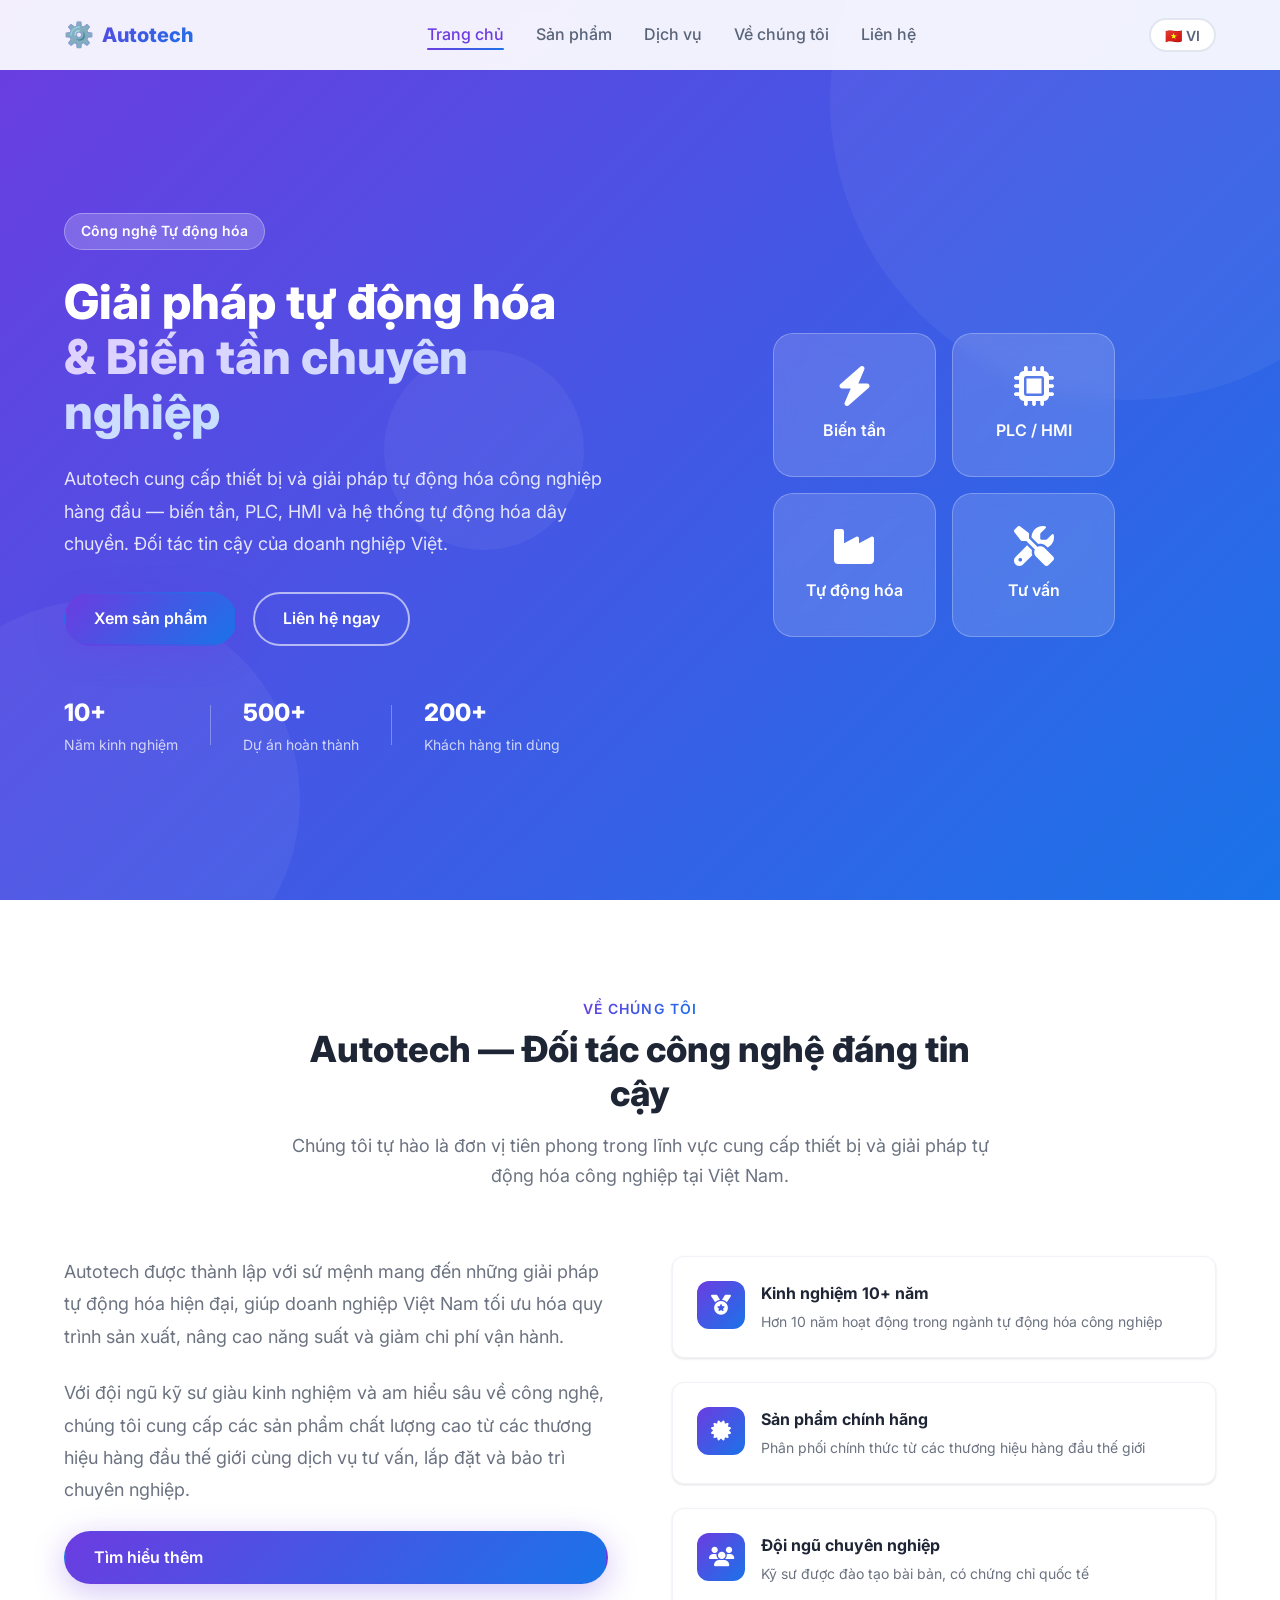
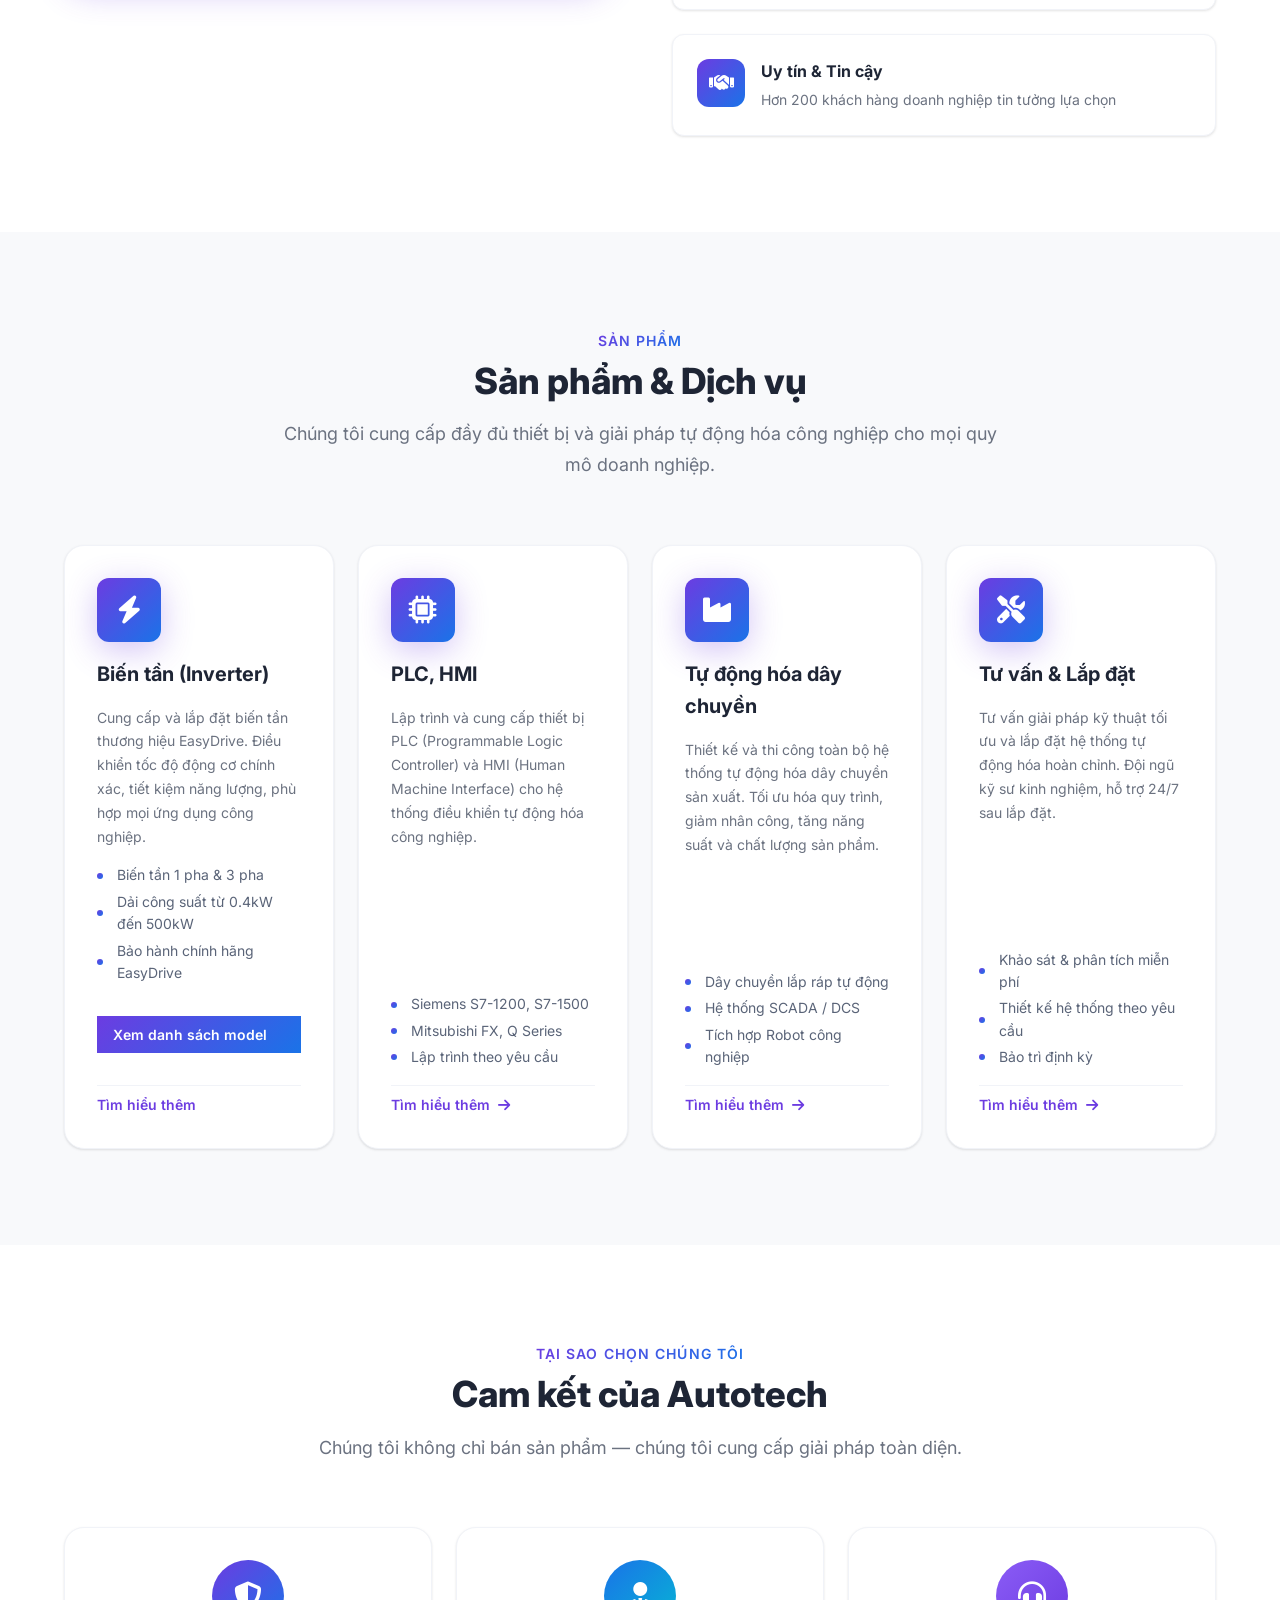
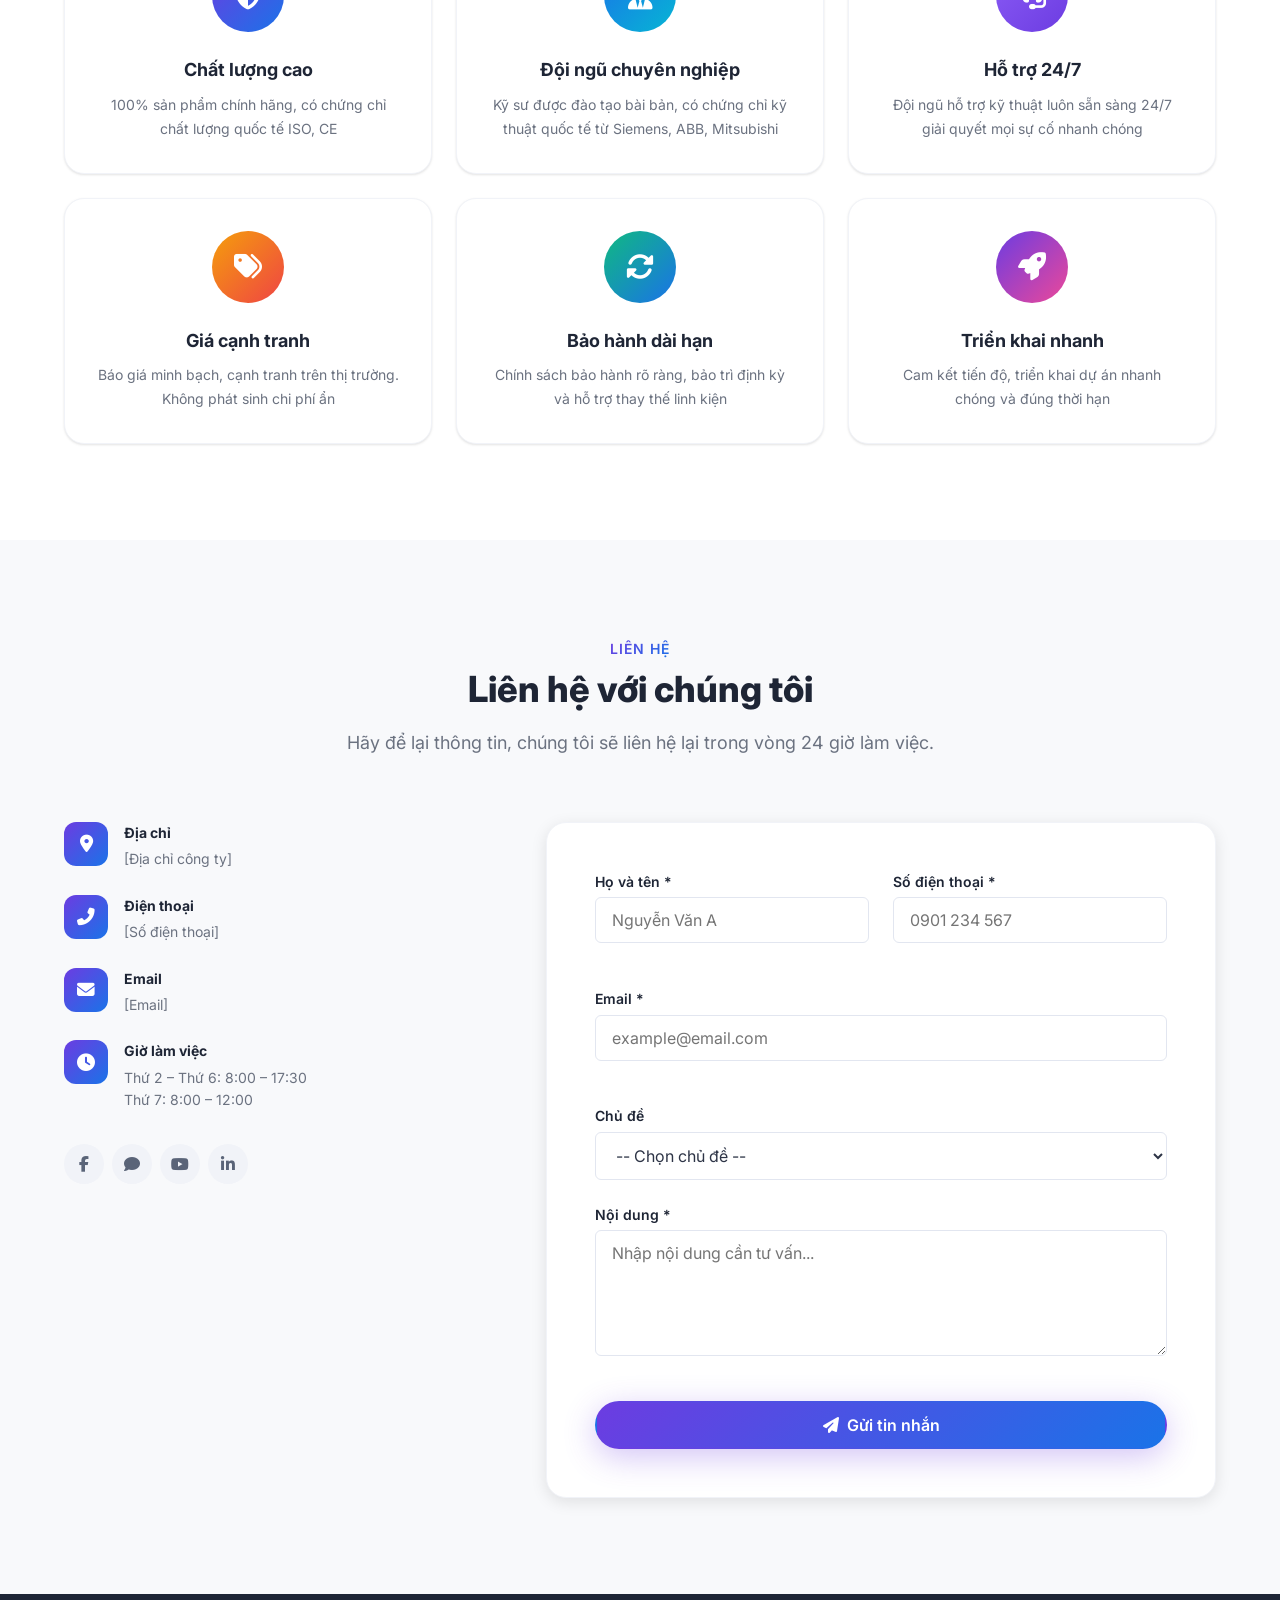
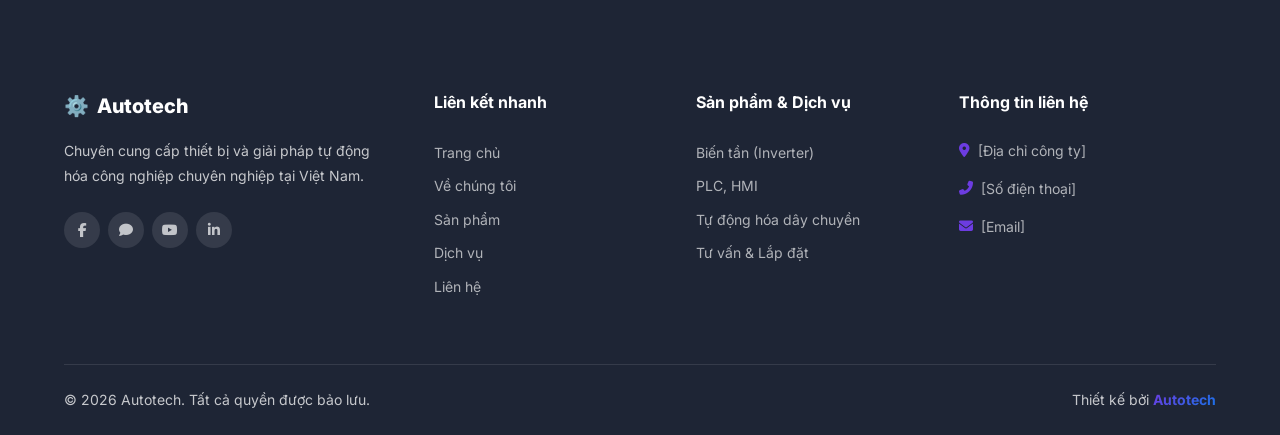
==== commit dc04b1e0: "Add EasyDrive accordion to Inverter card with bilingual support Agent-Logs-Url: https://github.com/T" ====
--- a/index.html
+++ b/index.html
@@ -221,96 +221,69 @@
         </div>
 
         <div class="products__grid" id="services">
-          <!-- Card 1: Biến tần -->
+          <!-- Card 1: Biến tần (EasyDrive) -->
+          <!-- TODO: Thay thế bằng model thực tế của EasyDrive -->
           <article class="product-card aos-fade-up" style="--delay: 0s">
             <div class="product-card__icon">
               <i class="fas fa-bolt" aria-hidden="true"></i>
             </div>
             <h3 class="product-card__title" data-vi="Biến tần (Inverter)" data-en="Inverter">Biến tần (Inverter)</h3>
-            <p class="product-card__desc"
-               data-vi="Cung cấp và lắp đặt biến tần thương hiệu EasyDrive — giải pháp điều khiển tốc độ động cơ chính xác, tiết kiệm năng lượng cho mọi ứng dụng công nghiệp."
-               data-en="Supply and installation of EasyDrive inverters — precise motor speed control, energy-saving solutions for all industrial applications.">
-              Cung cấp và lắp đặt biến tần thương hiệu EasyDrive — giải pháp điều khiển tốc độ động cơ chính xác, tiết kiệm năng lượng cho mọi ứng dụng công nghiệp.
+            <p class="product-card__desc" data-vi="Cung cấp và lắp đặt biến tần thương hiệu EasyDrive. Điều khiển tốc độ động cơ chính xác, tiết kiệm năng lượng, phù hợp mọi ứng dụng công nghiệp." data-en="Supply and installation of EasyDrive brand inverters. Precise motor speed control, energy saving, suitable for all industrial applications.">
+              Cung cấp và lắp đặt biến tần thương hiệu EasyDrive. Điều khiển tốc độ động cơ chính xác, tiết kiệm năng lượng, phù hợp mọi ứng dụng công nghiệp.
             </p>
             <ul class="product-card__features">
               <li data-vi="Biến tần 1 pha &amp; 3 pha" data-en="Single phase &amp; 3-phase inverter">Biến tần 1 pha &amp; 3 pha</li>
               <li data-vi="Dải công suất từ 0.4kW đến 500kW" data-en="Power range from 0.4kW to 500kW">Dải công suất từ 0.4kW đến 500kW</li>
               <li data-vi="Bảo hành chính hãng EasyDrive" data-en="Official EasyDrive warranty">Bảo hành chính hãng EasyDrive</li>
             </ul>
-            <!-- Accordion toggle -->
-            <button class="product-card__toggle" aria-expanded="false">
-              <i class="fas fa-list" aria-hidden="true"></i>
-              <span class="product-card__toggle-text"
-                    data-vi="Xem danh sách model ▼"
-                    data-en="View Model List ▼">Xem danh sách model ▼</span>
-            </button>
-            <!-- Sub-panel: danh sách model EasyDrive (ẩn mặc định) -->
-            <!-- TODO: Thay thế bằng model thực tế của EasyDrive -->
-            <div class="product-card__sub-panel" hidden>
-              <div class="sub-brand">
-                <div class="sub-brand__header">
-                  <img src="assets/images/easydrive-logo.png"
-                       onerror="this.style.display='none'"
-                       alt="EasyDrive" class="sub-brand__logo">
-                  <h4 class="sub-brand__name">EasyDrive</h4>
-                </div>
-                <ul class="sub-brand__list">
-                  <li class="sub-brand__item">
-                    <span class="sub-brand__model">ED-100</span>
-                    <span class="sub-brand__desc"
-                          data-vi="Biến tần 1 pha, 0.4–2.2kW, nhỏ gọn"
-                          data-en="Single-phase inverter, 0.4–2.2kW, compact">
-                      Biến tần 1 pha, 0.4–2.2kW, nhỏ gọn
-                    </span>
+
+            <!-- EasyDrive accordion -->
+            <div class="easydrive-accordion">
+              <button
+                class="easydrive-accordion__toggle"
+                type="button"
+                aria-expanded="false"
+                aria-controls="easydrive-models"
+                data-vi="Xem danh sách model"
+                data-en="View Model List"
+              >
+                <span data-vi="Xem danh sách model" data-en="View Model List">Xem danh sách model</span>
+                <i class="fas fa-chevron-down easydrive-accordion__icon" aria-hidden="true"></i>
+              </button>
+
+              <div class="easydrive-accordion__body" id="easydrive-models" hidden>
+                <ul class="easydrive-accordion__list">
+                  <li class="easydrive-accordion__item">
+                    <span class="easydrive-accordion__model">ED-100</span>
+                    <span class="easydrive-accordion__desc" data-vi="Biến tần 1 pha, 0.4-2.2kW, nhỏ gọn" data-en="Single-phase inverter, 0.4-2.2kW, compact">Biến tần 1 pha, 0.4-2.2kW, nhỏ gọn</span>
                   </li>
-                  <li class="sub-brand__item">
-                    <span class="sub-brand__model">ED-200</span>
-                    <span class="sub-brand__desc"
-                          data-vi="Biến tần 3 pha, 0.75–7.5kW, đa năng"
-                          data-en="3-phase inverter, 0.75–7.5kW, versatile">
-                      Biến tần 3 pha, 0.75–7.5kW, đa năng
-                    </span>
+                  <li class="easydrive-accordion__item">
+                    <span class="easydrive-accordion__model">ED-200</span>
+                    <span class="easydrive-accordion__desc" data-vi="Biến tần 3 pha, 0.75-7.5kW, đa năng" data-en="3-phase inverter, 0.75-7.5kW, versatile">Biến tần 3 pha, 0.75-7.5kW, đa năng</span>
                   </li>
-                  <li class="sub-brand__item">
-                    <span class="sub-brand__model">ED-300</span>
-                    <span class="sub-brand__desc"
-                          data-vi="Biến tần 3 pha, 11–55kW, công nghiệp"
-                          data-en="3-phase inverter, 11–55kW, industrial">
-                      Biến tần 3 pha, 11–55kW, công nghiệp
-                    </span>
+                  <li class="easydrive-accordion__item">
+                    <span class="easydrive-accordion__model">ED-300</span>
+                    <span class="easydrive-accordion__desc" data-vi="Biến tần 3 pha, 11-55kW, công nghiệp" data-en="3-phase inverter, 11-55kW, industrial">Biến tần 3 pha, 11-55kW, công nghiệp</span>
                   </li>
-                  <li class="sub-brand__item">
-                    <span class="sub-brand__model">ED-500</span>
-                    <span class="sub-brand__desc"
-                          data-vi="Biến tần công suất cao, 75–500kW"
-                          data-en="High-power inverter, 75–500kW">
-                      Biến tần công suất cao, 75–500kW
-                    </span>
+                  <li class="easydrive-accordion__item">
+                    <span class="easydrive-accordion__model">ED-500</span>
+                    <span class="easydrive-accordion__desc" data-vi="Biến tần công suất cao, 75-500kW" data-en="High-power inverter, 75-500kW">Biến tần công suất cao, 75-500kW</span>
                   </li>
-                  <li class="sub-brand__item">
-                    <span class="sub-brand__model">ED-V Series</span>
-                    <span class="sub-brand__desc"
-                          data-vi="Vector control, torque cao, chính xác"
-                          data-en="Vector control, high torque, precision">
-                      Vector control, torque cao, chính xác
-                    </span>
+                  <li class="easydrive-accordion__item">
+                    <span class="easydrive-accordion__model">ED-V Series</span>
+                    <span class="easydrive-accordion__desc" data-vi="Vector control, torque cao, chính xác" data-en="Vector control, high torque, precision">Vector control, torque cao, chính xác</span>
                   </li>
-                  <li class="sub-brand__item">
-                    <span class="sub-brand__model">ED-P Series</span>
-                    <span class="sub-brand__desc"
-                          data-vi="Chuyên dụng bơm &amp; quạt, tiết kiệm điện"
-                          data-en="Dedicated pump &amp; fan, energy saving">
-                      Chuyên dụng bơm &amp; quạt, tiết kiệm điện
-                    </span>
+                  <li class="easydrive-accordion__item">
+                    <span class="easydrive-accordion__model">ED-P Series</span>
+                    <span class="easydrive-accordion__desc" data-vi="Chuyên dụng bơm &amp; quạt, tiết kiệm điện" data-en="Dedicated pump &amp; fan, energy saving">Chuyên dụng bơm &amp; quạt, tiết kiệm điện</span>
                   </li>
                 </ul>
-              </div>
-              <p class="sub-brand__note"
-                 data-vi="* Liên hệ để được báo giá và tư vấn model phù hợp"
-                 data-en="* Contact us for pricing and model recommendations">
-                * Liên hệ để được báo giá và tư vấn model phù hợp
-              </p>
-            </div>
+                <p class="easydrive-accordion__note" data-vi="Liên hệ để được báo giá và tư vấn model phù hợp" data-en="Contact us for pricing and model recommendations">
+                  Liên hệ để được báo giá và tư vấn model phù hợp
+                </p>
+              </div>
+            </div>
+
             <a href="#contact" class="product-card__btn" data-vi="Tìm hiểu thêm" data-en="Learn More">
               <span data-vi="Tìm hiểu thêm" data-en="Learn More">Tìm hiểu thêm</span>
               <i class="fas fa-arrow-right" aria-hidden="true"></i>
--- a/assets/css/style.css
+++ b/assets/css/style.css
@@ -744,6 +744,97 @@
 }
 
 /* --------------------------------------------------------------------------
+   EasyDrive Accordion (Inverter card)
+   -------------------------------------------------------------------------- */
+.easydrive-accordion {
+  margin-top: var(--spacing-md);
+  margin-bottom: var(--spacing-md);
+}
+
+.easydrive-accordion__toggle {
+  display: flex;
+  align-items: center;
+  justify-content: space-between;
+  width: 100%;
+  padding: 0.6rem 1rem;
+  border: none;
+  border-radius: var(--border-radius-md);
+  background: linear-gradient(135deg, #6C3CE1, #1A73E8);
+  color: #fff;
+  font-size: var(--font-size-sm);
+  font-weight: 600;
+  cursor: pointer;
+  transition: opacity var(--transition-fast);
+  gap: var(--spacing-sm);
+}
+
+.easydrive-accordion__toggle:hover {
+  opacity: 0.88;
+}
+
+.easydrive-accordion__icon {
+  flex-shrink: 0;
+  transition: transform var(--transition-fast);
+}
+
+.easydrive-accordion__toggle[aria-expanded="true"] .easydrive-accordion__icon {
+  transform: rotate(180deg);
+}
+
+.easydrive-accordion__body {
+  margin-top: var(--spacing-sm);
+  border: 1px solid var(--color-gray-100);
+  border-radius: var(--border-radius-md);
+  overflow: hidden;
+  animation: accordion-open 0.25s ease;
+}
+
+@keyframes accordion-open {
+  from { opacity: 0; transform: translateY(-6px); }
+  to   { opacity: 1; transform: translateY(0); }
+}
+
+.easydrive-accordion__list {
+  list-style: none;
+  padding: 0;
+  margin: 0;
+}
+
+.easydrive-accordion__item {
+  display: flex;
+  align-items: baseline;
+  gap: var(--spacing-sm);
+  padding: 0.45rem var(--spacing-md);
+  border-bottom: 1px solid var(--color-gray-100);
+  font-size: var(--font-size-sm);
+}
+
+.easydrive-accordion__item:last-child {
+  border-bottom: none;
+}
+
+.easydrive-accordion__model {
+  font-weight: 700;
+  color: #6C3CE1;
+  white-space: nowrap;
+  min-width: 6.5rem;
+}
+
+.easydrive-accordion__desc {
+  color: var(--color-gray-600);
+}
+
+.easydrive-accordion__note {
+  font-size: 0.75rem;
+  color: var(--color-gray-600);
+  font-style: italic;
+  text-align: center;
+  padding: 0.5rem var(--spacing-md);
+  background: var(--color-gray-50, #f8f9fa);
+  margin: 0;
+}
+
+/* --------------------------------------------------------------------------
    9. Why Choose Us Section
    -------------------------------------------------------------------------- */
 .why__grid {
@@ -1246,99 +1337,3 @@
     grid-template-columns: 1fr;
   }
 }
-
-/* ===== PRODUCT SUB-PANEL (ACCORDION) ===== */
-.product-card__toggle {
-  width: 100%;
-  display: flex;
-  align-items: center;
-  gap: 8px;
-  padding: 10px 14px;
-  margin-top: 12px;
-  background: linear-gradient(135deg, rgba(108,60,225,0.08), rgba(26,115,232,0.08));
-  border: 1.5px solid rgba(108,60,225,0.25);
-  border-radius: 8px;
-  color: #6C3CE1;
-  font-size: 0.9rem;
-  font-weight: 600;
-  cursor: pointer;
-  transition: all 0.2s ease;
-}
-.product-card__toggle:hover {
-  background: linear-gradient(135deg, rgba(108,60,225,0.15), rgba(26,115,232,0.15));
-  border-color: #6C3CE1;
-}
-.product-card__sub-panel {
-  margin-top: 12px;
-  border-radius: 10px;
-  overflow: hidden;
-  border: 1px solid #e8e0f8;
-  animation: slideDown 0.3s ease;
-}
-@keyframes slideDown {
-  from { opacity: 0; transform: translateY(-8px); }
-  to   { opacity: 1; transform: translateY(0); }
-}
-.sub-brand {
-  padding: 14px 16px;
-  background: #faf8ff;
-}
-.sub-brand__header {
-  display: flex;
-  align-items: center;
-  gap: 10px;
-  margin-bottom: 10px;
-  padding-bottom: 8px;
-  border-bottom: 2px solid rgba(108,60,225,0.2);
-}
-.sub-brand__logo {
-  height: 28px;
-  object-fit: contain;
-}
-.sub-brand__name {
-  font-size: 1rem;
-  font-weight: 700;
-  background: linear-gradient(135deg, #6C3CE1, #1A73E8);
-  -webkit-background-clip: text;
-  -webkit-text-fill-color: transparent;
-  background-clip: text;
-  margin: 0;
-}
-.sub-brand__list {
-  list-style: none;
-  padding: 0;
-  margin: 0;
-  display: flex;
-  flex-direction: column;
-  gap: 6px;
-}
-.sub-brand__item {
-  display: flex;
-  flex-direction: column;
-  padding: 8px 10px;
-  border-radius: 6px;
-  transition: background 0.15s;
-  border-left: 3px solid transparent;
-}
-.sub-brand__item:hover {
-  background: rgba(108,60,225,0.06);
-  border-left-color: #6C3CE1;
-}
-.sub-brand__model {
-  font-weight: 600;
-  font-size: 0.9rem;
-  color: #1A73E8;
-}
-.sub-brand__desc {
-  font-size: 0.82rem;
-  color: #666;
-  margin-top: 2px;
-}
-.sub-brand__note {
-  font-size: 0.8rem;
-  color: #888;
-  font-style: italic;
-  padding: 8px 16px 12px;
-  background: #faf8ff;
-  margin: 0;
-}
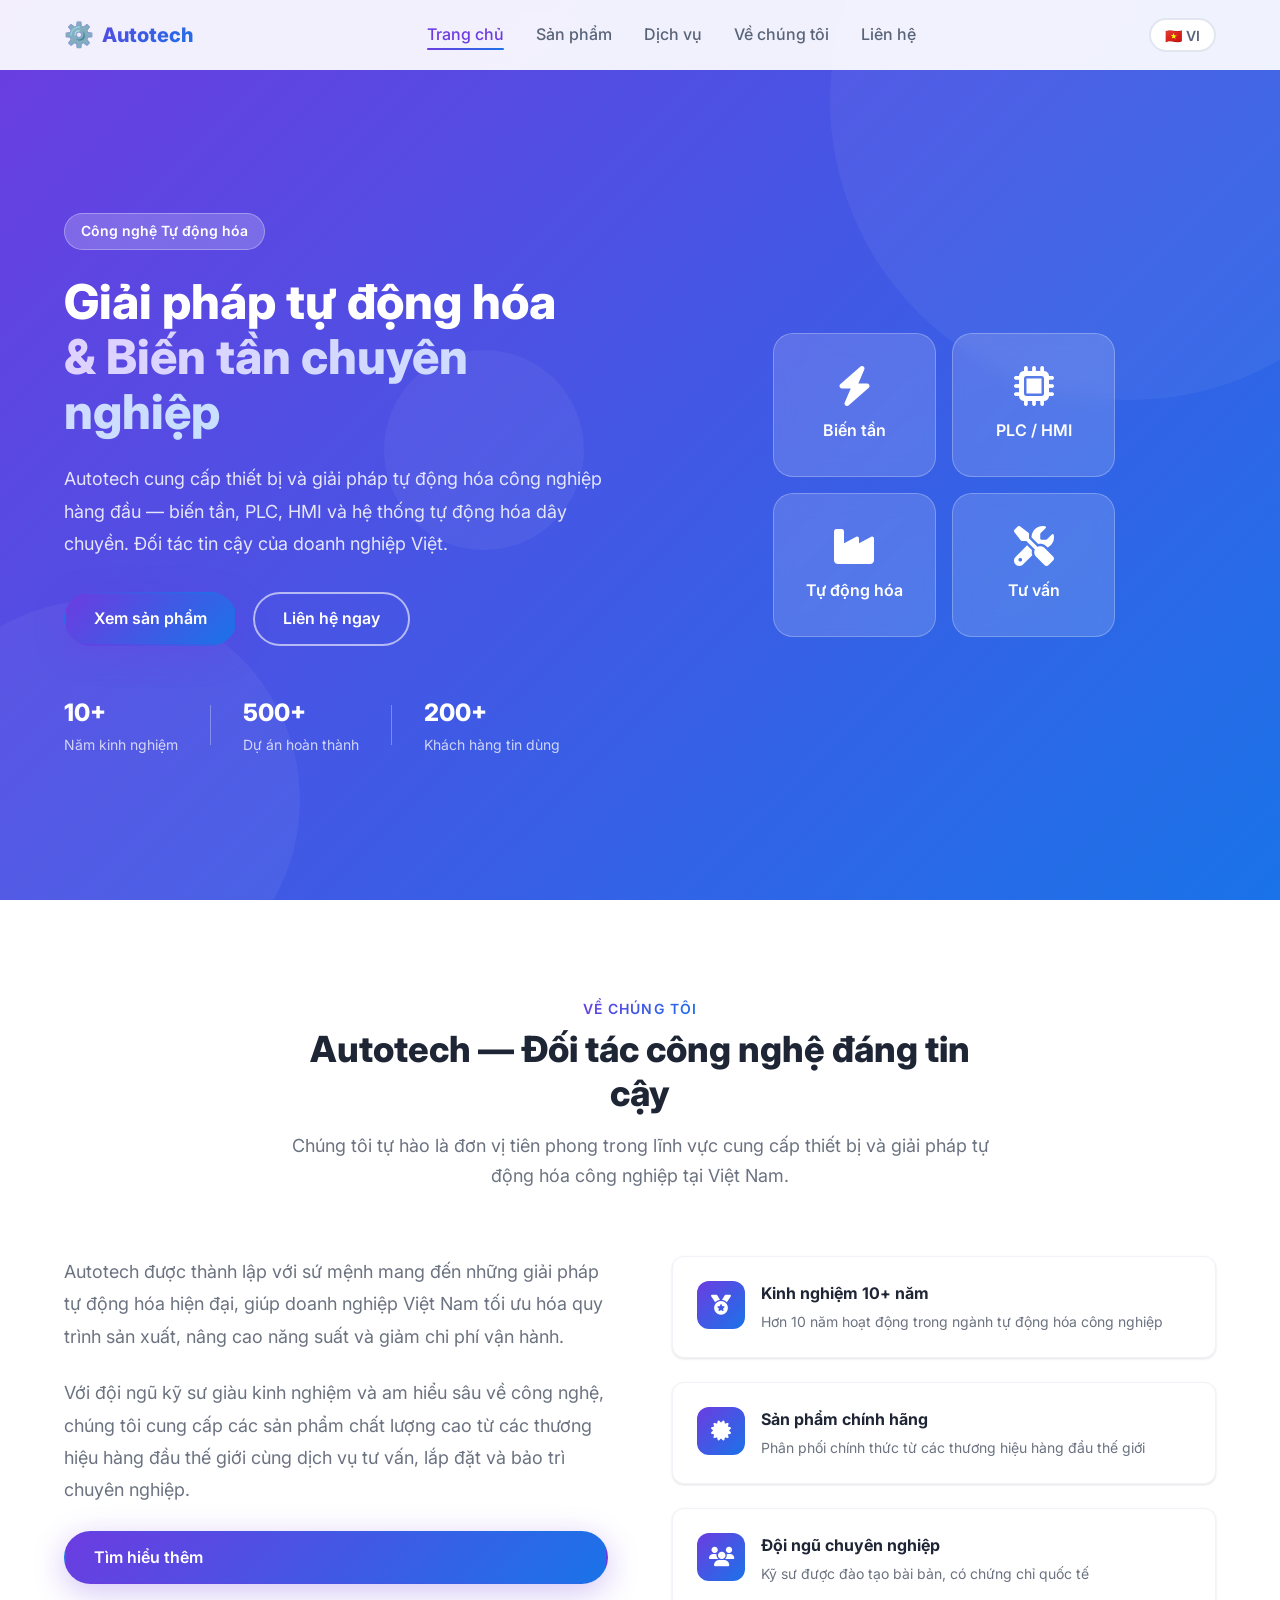
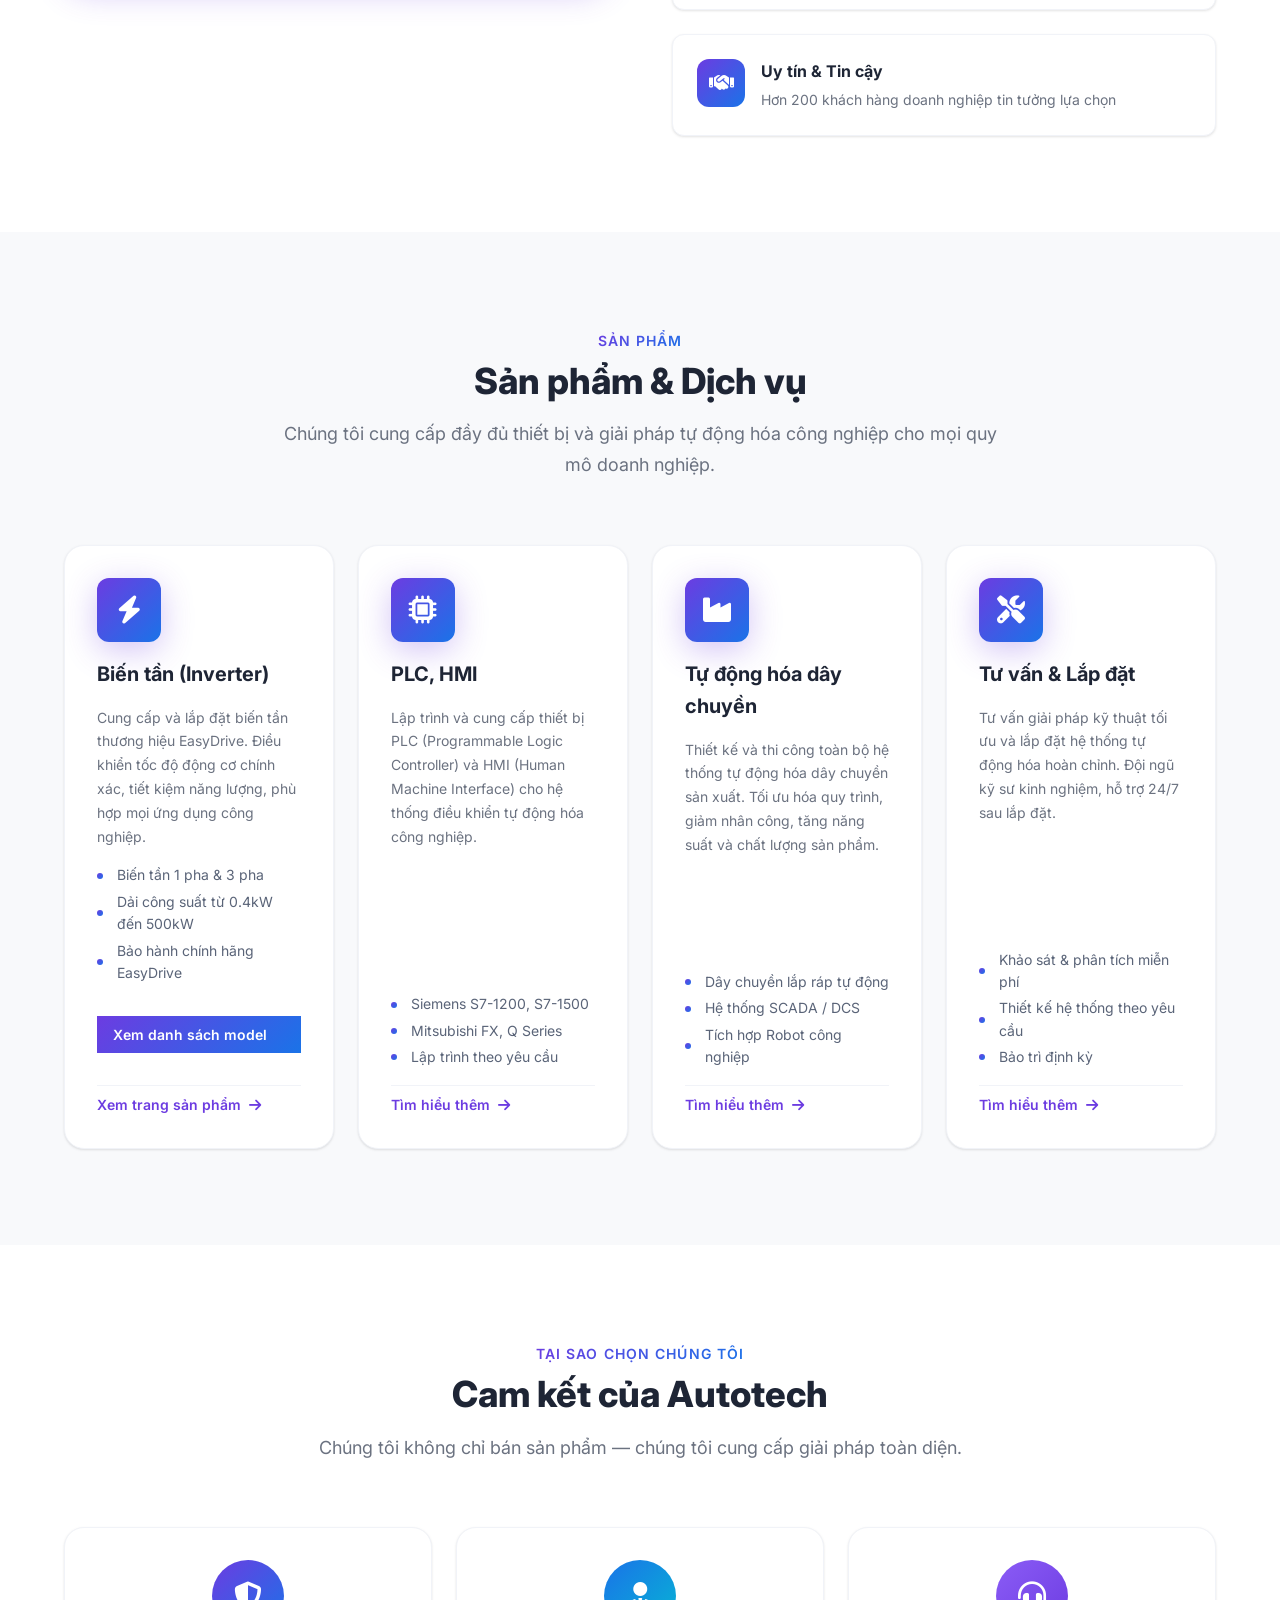
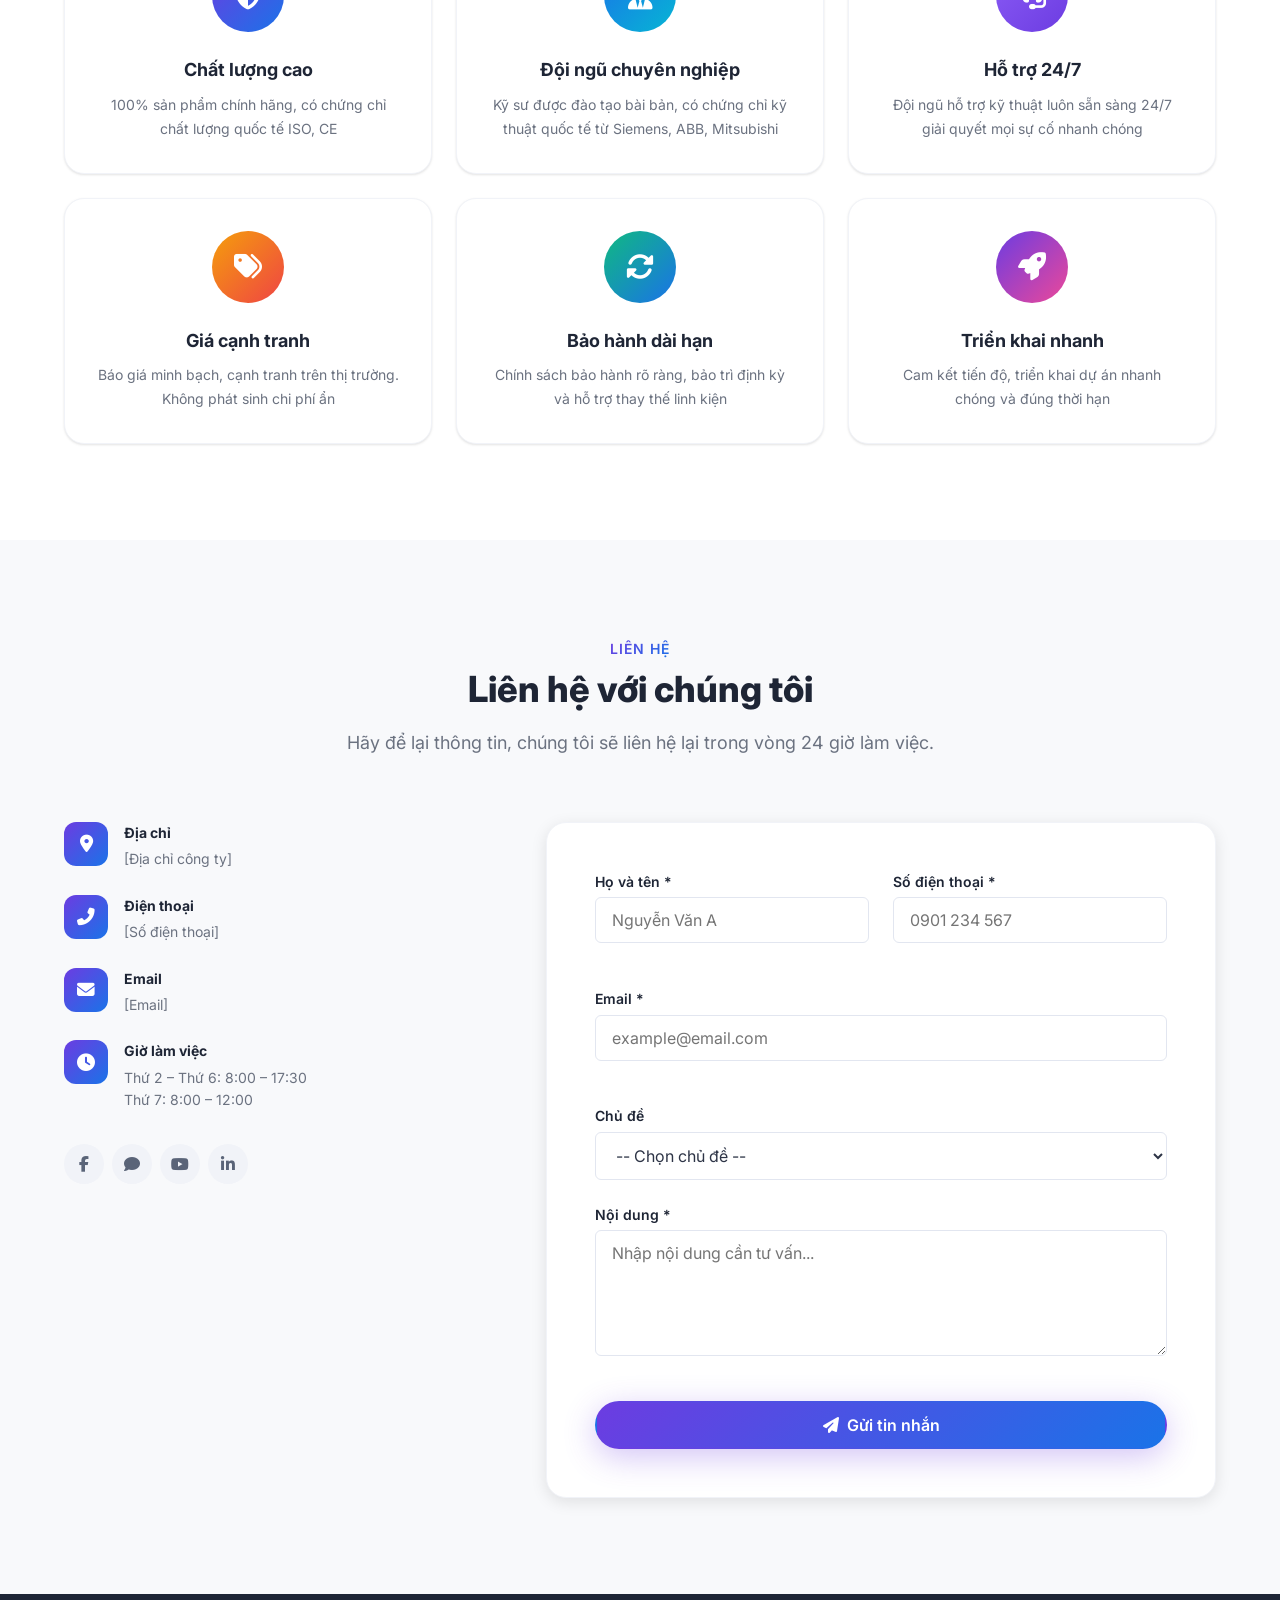
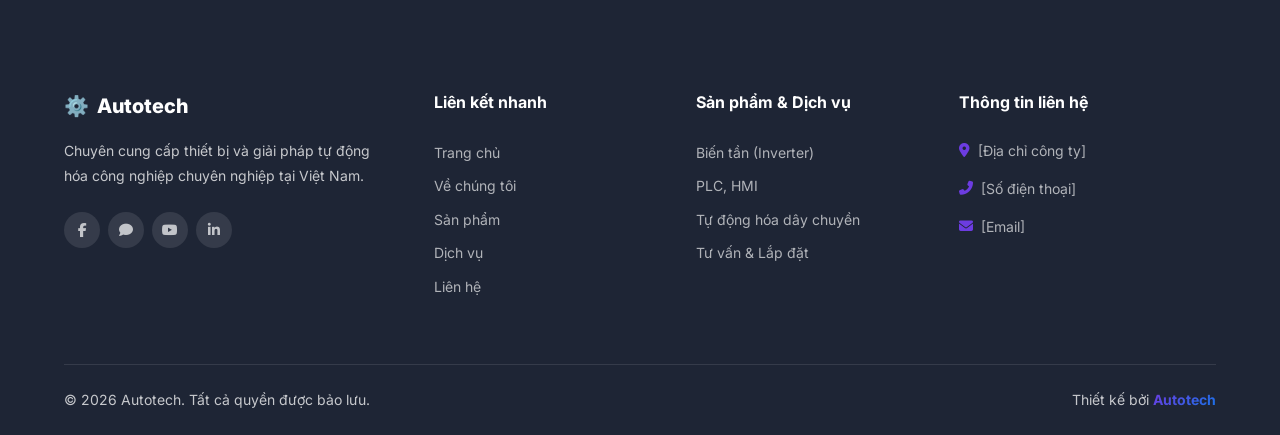
==== commit 9ac68ee4: "Add inverter product page with 6 EasyDrive model cards and update index.html button Agent-Logs-Url: " ====
--- a/index.html
+++ b/index.html
@@ -284,8 +284,8 @@
               </div>
             </div>
 
-            <a href="#contact" class="product-card__btn" data-vi="Tìm hiểu thêm" data-en="Learn More">
-              <span data-vi="Tìm hiểu thêm" data-en="Learn More">Tìm hiểu thêm</span>
+            <a href="inverter.html" class="product-card__btn">
+              <span data-vi="Xem trang sản phẩm" data-en="View Product Page">Xem trang sản phẩm</span>
               <i class="fas fa-arrow-right" aria-hidden="true"></i>
             </a>
           </article>
--- a/assets/css/style.css
+++ b/assets/css/style.css
@@ -1337,3 +1337,255 @@
     grid-template-columns: 1fr;
   }
 }
+
+/* ===== INVERTER PAGE STYLES ===== */
+
+/* Breadcrumb */
+.breadcrumb {
+  display: flex;
+  align-items: center;
+  gap: 8px;
+  font-size: 0.875rem;
+  color: rgba(255,255,255,0.75);
+  margin-bottom: 1.5rem;
+}
+.breadcrumb a { color: rgba(255,255,255,0.85); }
+.breadcrumb a:hover { color: #fff; text-decoration: underline; }
+
+/* Product Hero */
+.product-hero {
+  background: var(--gradient);
+  padding: calc(var(--navbar-height) + 3rem) 0 3rem;
+  color: #fff;
+}
+.product-hero h1 {
+  font-size: clamp(1.875rem, 4vw, 2.5rem);
+  font-weight: 800;
+  margin-bottom: 1rem;
+}
+.product-hero p {
+  font-size: 1.125rem;
+  color: rgba(255,255,255,0.85);
+  max-width: 600px;
+}
+
+/* Inverter Grid */
+.inv-grid {
+  display: grid;
+  grid-template-columns: repeat(auto-fill, minmax(320px, 1fr));
+  gap: 2rem;
+  padding: 4rem 0;
+}
+
+/* Inverter Card */
+.inv-card {
+  background: #fff;
+  border-radius: 16px;
+  box-shadow: var(--shadow);
+  overflow: hidden;
+  transition: transform 0.3s ease, box-shadow 0.3s ease;
+}
+.inv-card:hover {
+  transform: translateY(-6px);
+  box-shadow: var(--shadow-md);
+}
+.inv-card__img-wrap {
+  position: relative;
+  height: 220px;
+  background: var(--color-gray-50);
+  overflow: hidden;
+}
+.inv-card__img-wrap img {
+  width: 100%;
+  height: 100%;
+  object-fit: contain;
+  padding: 16px;
+  transition: transform 0.4s ease;
+}
+.inv-card:hover .inv-card__img-wrap img {
+  transform: scale(1.05);
+}
+.inv-card__badge {
+  position: absolute;
+  top: 12px;
+  right: 12px;
+  background: #10b981;
+  color: #fff;
+  font-size: 0.75rem;
+  font-weight: 600;
+  padding: 4px 10px;
+  border-radius: 999px;
+}
+.inv-card__body {
+  padding: 1.5rem;
+}
+.inv-card__brand {
+  font-size: 0.75rem;
+  font-weight: 700;
+  letter-spacing: 0.1em;
+  text-transform: uppercase;
+  background: var(--gradient);
+  -webkit-background-clip: text;
+  -webkit-text-fill-color: transparent;
+  background-clip: text;
+  margin-bottom: 4px;
+}
+.inv-card__name {
+  font-size: 1.25rem;
+  font-weight: 700;
+  color: var(--color-gray-800);
+  margin-bottom: 8px;
+}
+.inv-card__desc {
+  font-size: 0.9rem;
+  color: var(--color-text-muted);
+  margin-bottom: 1rem;
+  line-height: 1.6;
+}
+.inv-card__specs {
+  list-style: none;
+  padding: 0;
+  margin-bottom: 1.5rem;
+  display: flex;
+  flex-direction: column;
+  gap: 6px;
+}
+.inv-card__specs li {
+  display: flex;
+  align-items: center;
+  gap: 8px;
+  font-size: 0.85rem;
+  color: var(--color-gray-600);
+}
+.inv-card__specs li i {
+  color: var(--color-purple);
+  width: 16px;
+  flex-shrink: 0;
+}
+.inv-card__actions {
+  display: flex;
+  gap: 10px;
+  flex-wrap: wrap;
+}
+.btn--outline-purple {
+  display: inline-flex;
+  align-items: center;
+  gap: 6px;
+  padding: 0.6rem 1.25rem;
+  border-radius: 999px;
+  font-size: 0.9rem;
+  font-weight: 600;
+  border: 2px solid var(--color-purple);
+  color: var(--color-purple);
+  background: transparent;
+  transition: all 0.2s ease;
+  text-decoration: none;
+}
+.btn--outline-purple:hover {
+  background: var(--color-purple);
+  color: #fff;
+}
+.inv-card__detail-btn {
+  padding: 0.6rem 1.25rem;
+  font-size: 0.9rem;
+  border: none;
+}
+
+/* Modal */
+.modal-overlay {
+  position: fixed;
+  inset: 0;
+  background: rgba(0,0,0,0.6);
+  z-index: 9000;
+  display: flex;
+  align-items: center;
+  justify-content: center;
+  padding: 1rem;
+  animation: fadeIn 0.2s ease;
+}
+.modal-overlay[hidden] { display: none; }
+@keyframes fadeIn {
+  from { opacity: 0; }
+  to   { opacity: 1; }
+}
+.modal-dialog {
+  background: #fff;
+  border-radius: 16px;
+  max-width: 600px;
+  width: 100%;
+  max-height: 90vh;
+  overflow-y: auto;
+  position: relative;
+  animation: slideUp 0.3s ease;
+}
+@keyframes slideUp {
+  from { opacity: 0; transform: translateY(30px); }
+  to   { opacity: 1; transform: translateY(0); }
+}
+.modal-close {
+  position: absolute;
+  top: 1rem;
+  right: 1rem;
+  width: 36px;
+  height: 36px;
+  display: flex;
+  align-items: center;
+  justify-content: center;
+  background: var(--color-gray-100);
+  border: none;
+  border-radius: 50%;
+  cursor: pointer;
+  color: var(--color-gray-600);
+  z-index: 1;
+  transition: all 0.2s;
+}
+.modal-close:hover { background: var(--color-gray-200); color: #000; }
+.modal-body { padding: 2rem; }
+.modal-body .modal-img {
+  width: 100%;
+  height: 200px;
+  object-fit: contain;
+  background: var(--color-gray-50);
+  border-radius: 12px;
+  margin-bottom: 1.5rem;
+  padding: 16px;
+}
+.modal-body h2 {
+  font-size: 1.5rem;
+  font-weight: 800;
+  margin-bottom: 4px;
+}
+.modal-body .modal-brand {
+  font-size: 0.8rem;
+  font-weight: 700;
+  text-transform: uppercase;
+  letter-spacing: 0.1em;
+  background: var(--gradient);
+  -webkit-background-clip: text;
+  -webkit-text-fill-color: transparent;
+  background-clip: text;
+  margin-bottom: 1rem;
+}
+.modal-specs-table {
+  width: 100%;
+  border-collapse: collapse;
+  margin-bottom: 1.5rem;
+  font-size: 0.9rem;
+}
+.modal-specs-table tr:nth-child(even) { background: var(--color-gray-50); }
+.modal-specs-table td {
+  padding: 8px 12px;
+  border: 1px solid var(--color-gray-200);
+}
+.modal-specs-table td:first-child {
+  font-weight: 600;
+  color: var(--color-gray-600);
+  width: 40%;
+}
+
+/* Responsive inverter page */
+@media (max-width: 768px) {
+  .inv-grid { grid-template-columns: 1fr; }
+  .inv-card__actions { flex-direction: column; }
+  .inv-card__actions .btn, .inv-card__actions .btn--outline-purple { width: 100%; justify-content: center; }
+}
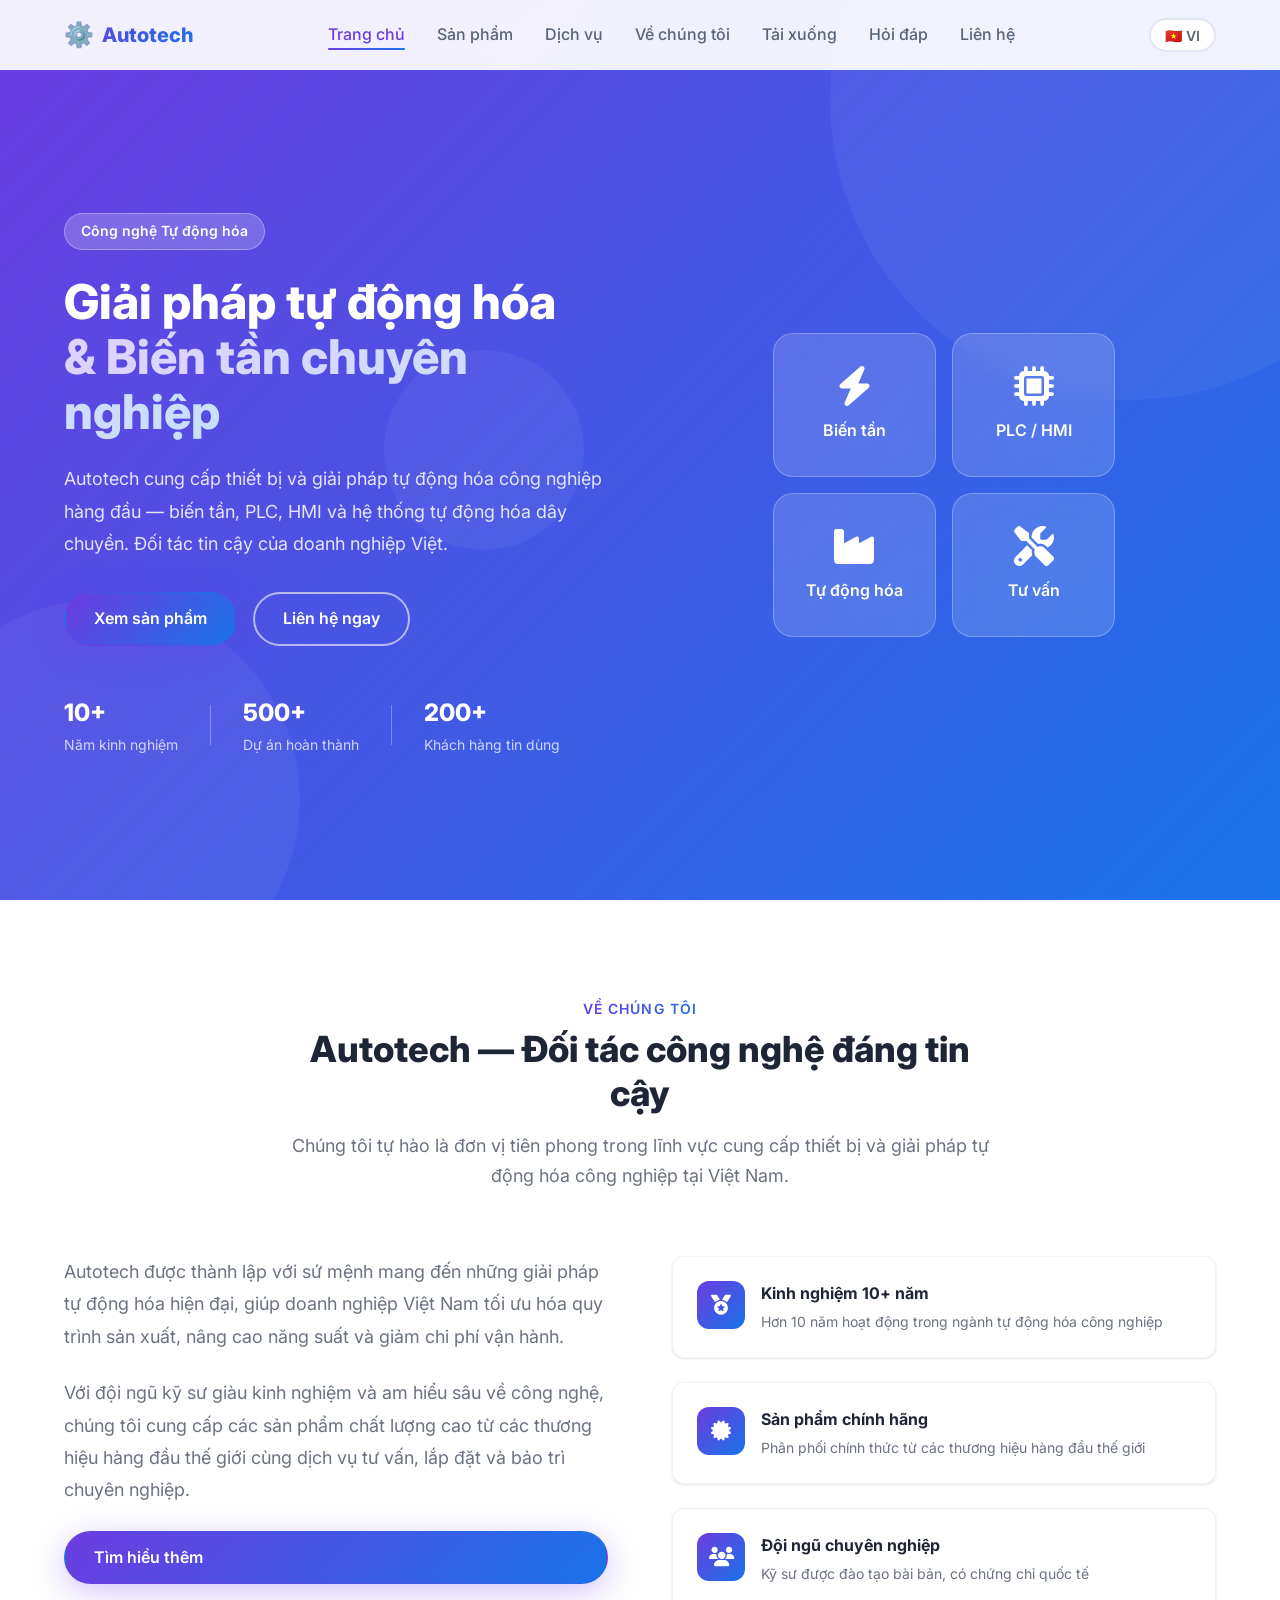
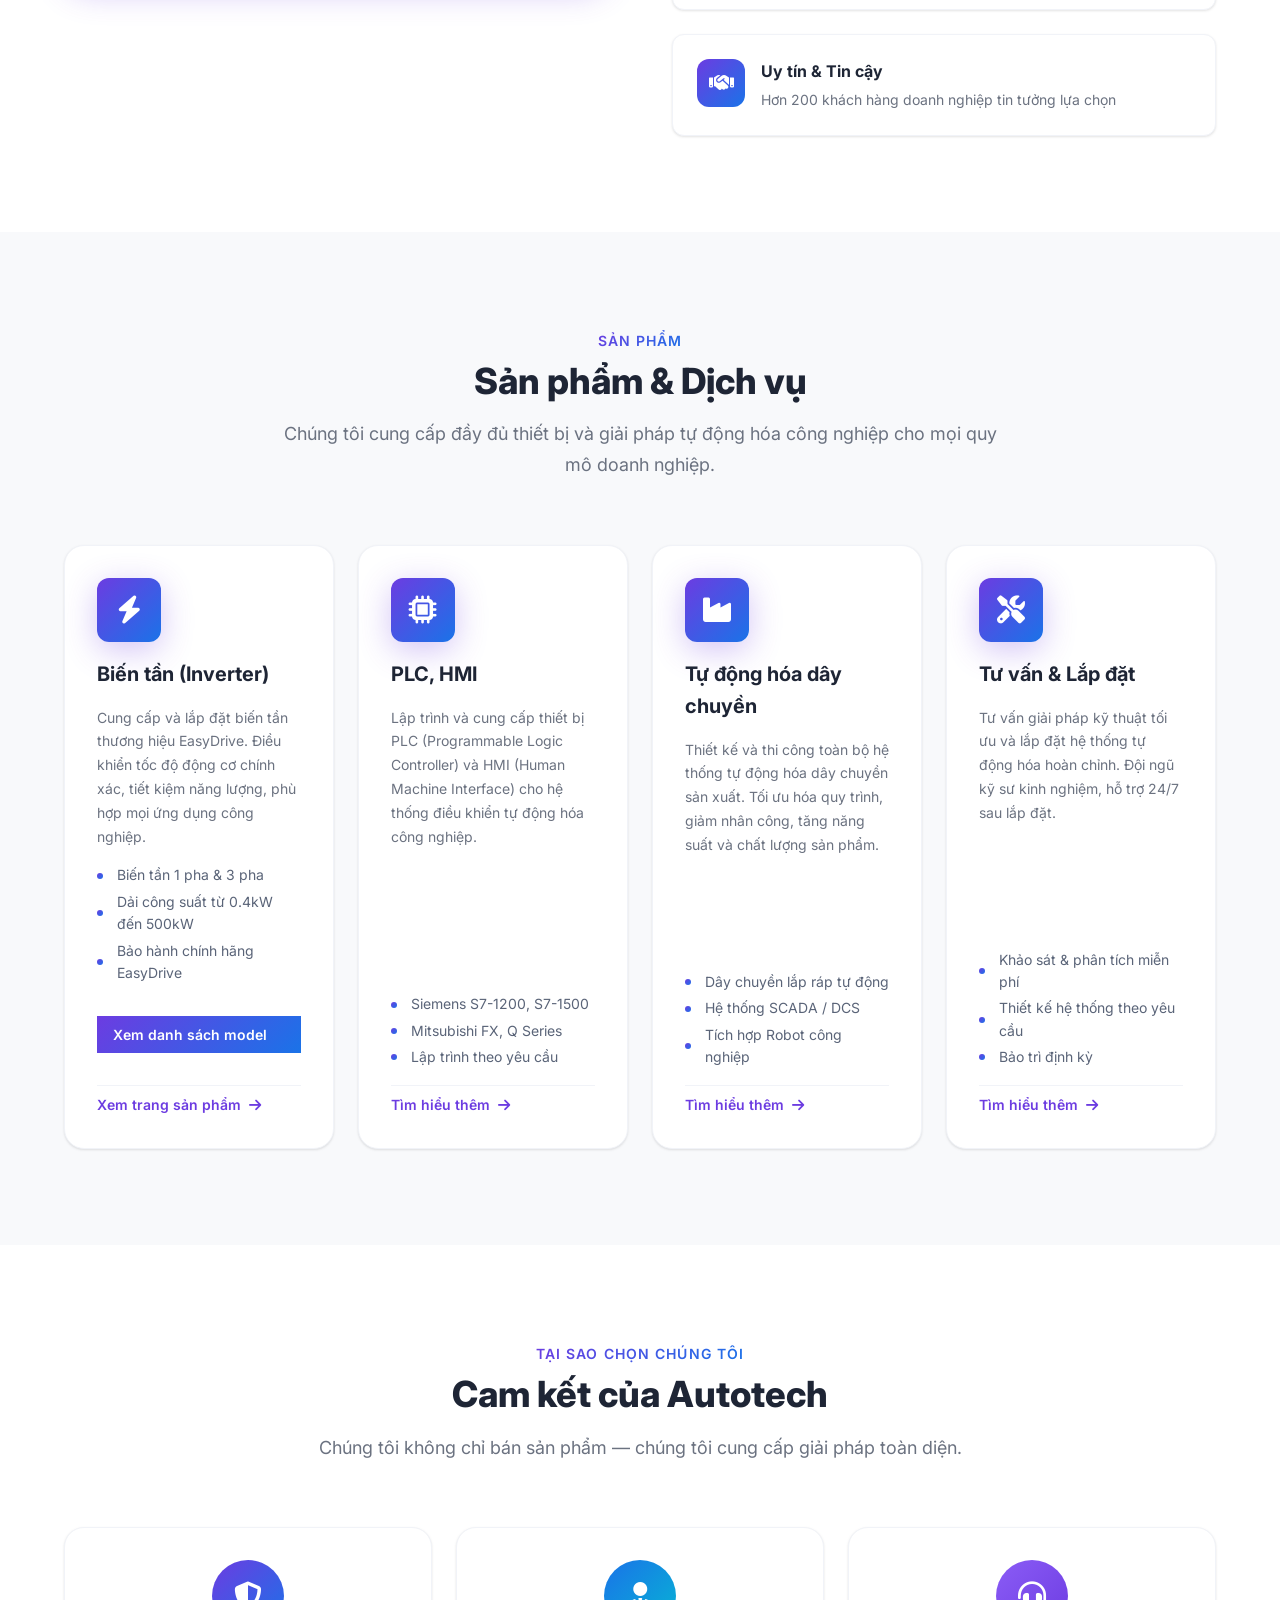
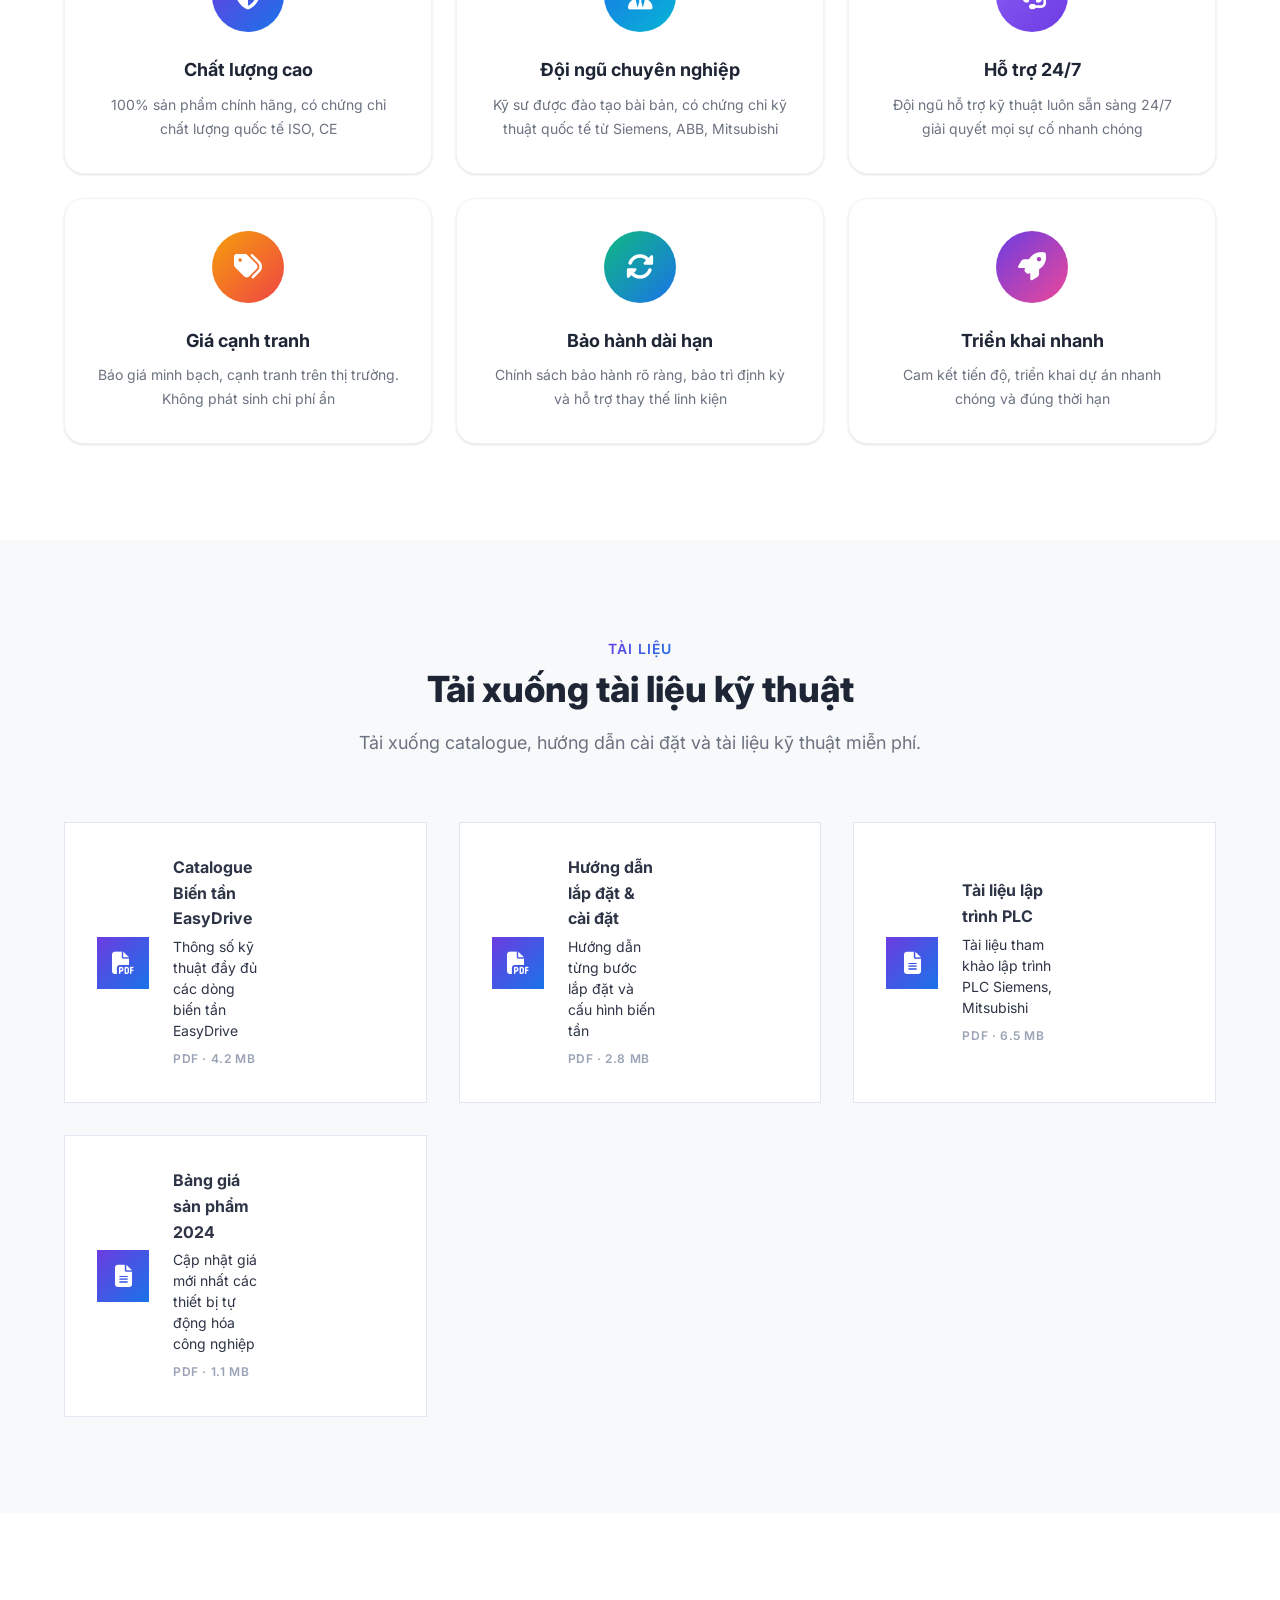
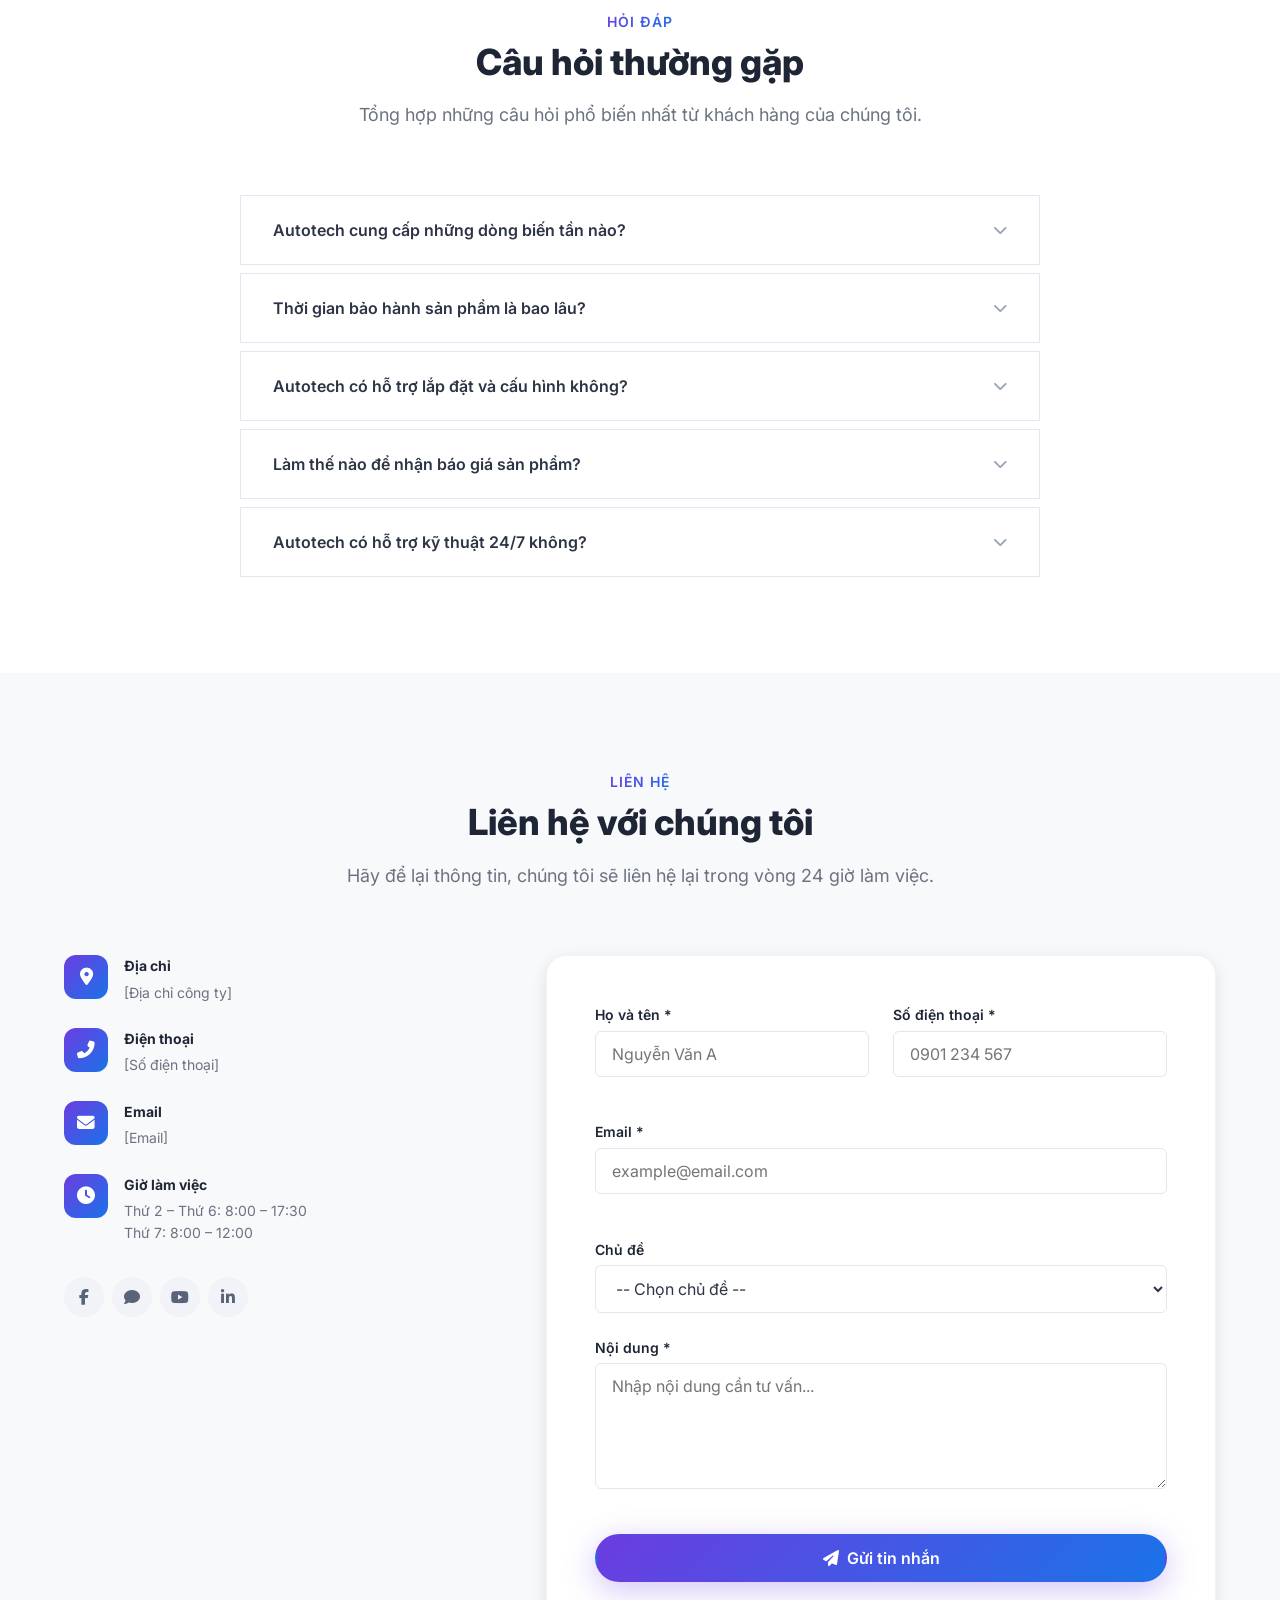
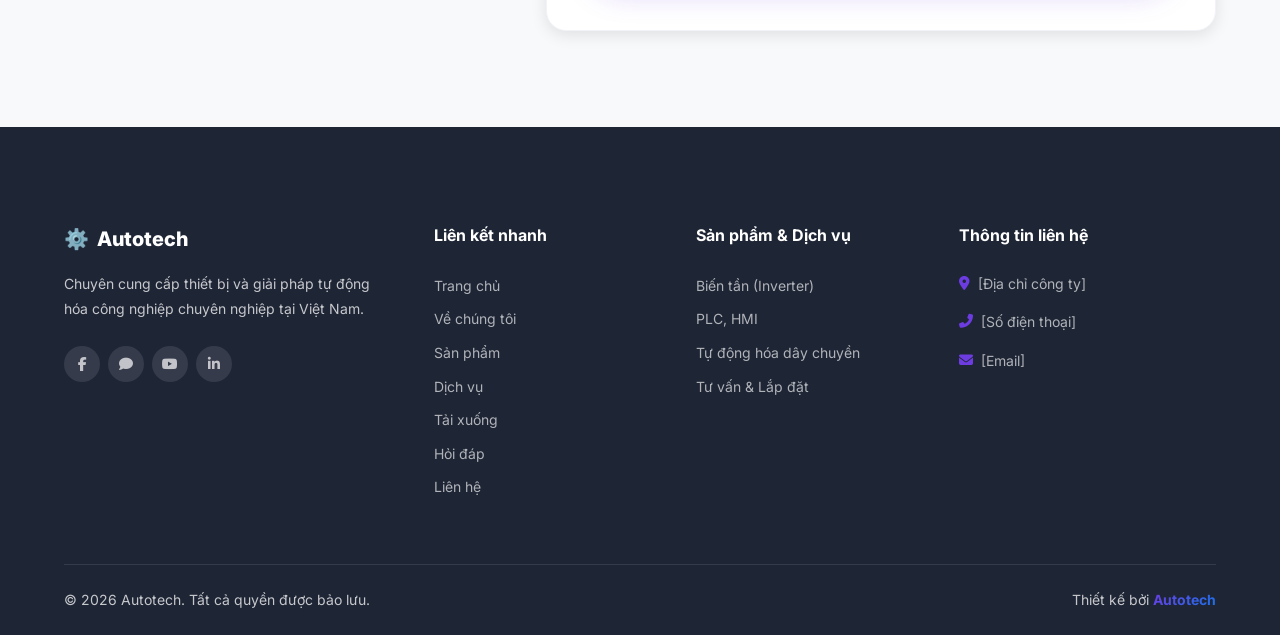
==== commit 4c4397db: "Add Download and FAQ sections with main menu navigation items Agent-Logs-Url: https://github.com/Tun" ====
--- a/index.html
+++ b/index.html
@@ -43,6 +43,8 @@
           <li><a href="#products" class="navbar__link" data-vi="Sản phẩm" data-en="Products">Sản phẩm</a></li>
           <li><a href="#services" class="navbar__link" data-vi="Dịch vụ" data-en="Services">Dịch vụ</a></li>
           <li><a href="#about" class="navbar__link" data-vi="Về chúng tôi" data-en="About Us">Về chúng tôi</a></li>
+          <li><a href="#download" class="navbar__link" data-vi="Tải xuống" data-en="Download">Tải xuống</a></li>
+          <li><a href="#faq" class="navbar__link" data-vi="Hỏi đáp" data-en="FAQ">Hỏi đáp</a></li>
           <li><a href="#contact" class="navbar__link" data-vi="Liên hệ" data-en="Contact">Liên hệ</a></li>
         </ul>
       </nav>
@@ -69,6 +71,8 @@
         <li><a href="#products" class="mobile-menu__link" data-vi="Sản phẩm" data-en="Products">Sản phẩm</a></li>
         <li><a href="#services" class="mobile-menu__link" data-vi="Dịch vụ" data-en="Services">Dịch vụ</a></li>
         <li><a href="#about" class="mobile-menu__link" data-vi="Về chúng tôi" data-en="About Us">Về chúng tôi</a></li>
+        <li><a href="#download" class="mobile-menu__link" data-vi="Tải xuống" data-en="Download">Tải xuống</a></li>
+        <li><a href="#faq" class="mobile-menu__link" data-vi="Hỏi đáp" data-en="FAQ">Hỏi đáp</a></li>
         <li><a href="#contact" class="mobile-menu__link" data-vi="Liên hệ" data-en="Contact">Liên hệ</a></li>
       </ul>
     </div>
@@ -411,6 +415,152 @@
       </div>
     </section>
 
+    <!-- ========== DOWNLOAD SECTION ========== -->
+    <section class="download section section--gray" id="download">
+      <div class="container">
+        <div class="section__header aos-fade-up">
+          <span class="section__label" data-vi="Tài liệu" data-en="Resources">Tài liệu</span>
+          <h2 class="section__title" data-vi="Tải xuống tài liệu kỹ thuật" data-en="Download Technical Documents">Tải xuống tài liệu kỹ thuật</h2>
+          <p class="section__subtitle" data-vi="Tải xuống catalogue, hướng dẫn cài đặt và tài liệu kỹ thuật miễn phí." data-en="Download catalogues, installation guides and technical documents for free.">
+            Tải xuống catalogue, hướng dẫn cài đặt và tài liệu kỹ thuật miễn phí.
+          </p>
+        </div>
+
+        <div class="download__grid">
+          <div class="download__item aos-fade-up" style="--delay: 0s">
+            <div class="download__icon">
+              <i class="fas fa-file-pdf" aria-hidden="true"></i>
+            </div>
+            <div class="download__info">
+              <h3 data-vi="Catalogue Biến tần EasyDrive" data-en="EasyDrive Inverter Catalogue">Catalogue Biến tần EasyDrive</h3>
+              <p data-vi="Thông số kỹ thuật đầy đủ các dòng biến tần EasyDrive" data-en="Full technical specifications for EasyDrive inverter series">Thông số kỹ thuật đầy đủ các dòng biến tần EasyDrive</p>
+              <span class="download__meta">PDF · 4.2 MB</span>
+            </div>
+            <a href="#" class="btn btn--outline download__btn" data-vi="Tải xuống" data-en="Download">
+              <i class="fas fa-download" aria-hidden="true"></i> Tải xuống
+            </a>
+          </div>
+
+          <div class="download__item aos-fade-up" style="--delay: 0.1s">
+            <div class="download__icon">
+              <i class="fas fa-file-pdf" aria-hidden="true"></i>
+            </div>
+            <div class="download__info">
+              <h3 data-vi="Hướng dẫn lắp đặt & cài đặt" data-en="Installation & Setup Guide">Hướng dẫn lắp đặt &amp; cài đặt</h3>
+              <p data-vi="Hướng dẫn từng bước lắp đặt và cấu hình biến tần" data-en="Step-by-step guide to install and configure inverters">Hướng dẫn từng bước lắp đặt và cấu hình biến tần</p>
+              <span class="download__meta">PDF · 2.8 MB</span>
+            </div>
+            <a href="#" class="btn btn--outline download__btn" data-vi="Tải xuống" data-en="Download">
+              <i class="fas fa-download" aria-hidden="true"></i> Tải xuống
+            </a>
+          </div>
+
+          <div class="download__item aos-fade-up" style="--delay: 0.2s">
+            <div class="download__icon">
+              <i class="fas fa-file-alt" aria-hidden="true"></i>
+            </div>
+            <div class="download__info">
+              <h3 data-vi="Tài liệu lập trình PLC" data-en="PLC Programming Manual">Tài liệu lập trình PLC</h3>
+              <p data-vi="Tài liệu tham khảo lập trình PLC Siemens, Mitsubishi" data-en="Reference manual for Siemens and Mitsubishi PLC programming">Tài liệu tham khảo lập trình PLC Siemens, Mitsubishi</p>
+              <span class="download__meta">PDF · 6.5 MB</span>
+            </div>
+            <a href="#" class="btn btn--outline download__btn" data-vi="Tải xuống" data-en="Download">
+              <i class="fas fa-download" aria-hidden="true"></i> Tải xuống
+            </a>
+          </div>
+
+          <div class="download__item aos-fade-up" style="--delay: 0.3s">
+            <div class="download__icon">
+              <i class="fas fa-file-alt" aria-hidden="true"></i>
+            </div>
+            <div class="download__info">
+              <h3 data-vi="Bảng giá sản phẩm 2024" data-en="Product Price List 2024">Bảng giá sản phẩm 2024</h3>
+              <p data-vi="Cập nhật giá mới nhất các thiết bị tự động hóa công nghiệp" data-en="Latest prices for industrial automation equipment">Cập nhật giá mới nhất các thiết bị tự động hóa công nghiệp</p>
+              <span class="download__meta">PDF · 1.1 MB</span>
+            </div>
+            <a href="#" class="btn btn--outline download__btn" data-vi="Tải xuống" data-en="Download">
+              <i class="fas fa-download" aria-hidden="true"></i> Tải xuống
+            </a>
+          </div>
+        </div>
+      </div>
+    </section>
+
+    <!-- ========== FAQ SECTION ========== -->
+    <section class="faq section" id="faq">
+      <div class="container">
+        <div class="section__header aos-fade-up">
+          <span class="section__label" data-vi="Hỏi đáp" data-en="FAQ">Hỏi đáp</span>
+          <h2 class="section__title" data-vi="Câu hỏi thường gặp" data-en="Frequently Asked Questions">Câu hỏi thường gặp</h2>
+          <p class="section__subtitle" data-vi="Tổng hợp những câu hỏi phổ biến nhất từ khách hàng của chúng tôi." data-en="A collection of the most common questions from our customers.">
+            Tổng hợp những câu hỏi phổ biến nhất từ khách hàng của chúng tôi.
+          </p>
+        </div>
+
+        <div class="faq__list">
+          <div class="faq__item aos-fade-up" style="--delay: 0s">
+            <button class="faq__question" aria-expanded="false">
+              <span data-vi="Autotech cung cấp những dòng biến tần nào?" data-en="What inverter series does Autotech provide?">Autotech cung cấp những dòng biến tần nào?</span>
+              <i class="fas fa-chevron-down faq__icon" aria-hidden="true"></i>
+            </button>
+            <div class="faq__answer" hidden>
+              <p data-vi="Autotech cung cấp đầy đủ các dòng biến tần chính hãng như EasyDrive, Siemens SINAMICS, ABB ACS, Mitsubishi FR và nhiều thương hiệu uy tín khác phù hợp với mọi ứng dụng công nghiệp." data-en="Autotech provides a full range of genuine inverter brands including EasyDrive, Siemens SINAMICS, ABB ACS, Mitsubishi FR and many other reputable brands suitable for all industrial applications.">
+                Autotech cung cấp đầy đủ các dòng biến tần chính hãng như EasyDrive, Siemens SINAMICS, ABB ACS, Mitsubishi FR và nhiều thương hiệu uy tín khác phù hợp với mọi ứng dụng công nghiệp.
+              </p>
+            </div>
+          </div>
+
+          <div class="faq__item aos-fade-up" style="--delay: 0.05s">
+            <button class="faq__question" aria-expanded="false">
+              <span data-vi="Thời gian bảo hành sản phẩm là bao lâu?" data-en="What is the product warranty period?">Thời gian bảo hành sản phẩm là bao lâu?</span>
+              <i class="fas fa-chevron-down faq__icon" aria-hidden="true"></i>
+            </button>
+            <div class="faq__answer" hidden>
+              <p data-vi="Tất cả sản phẩm chính hãng được bảo hành từ 12 đến 24 tháng tùy loại. Autotech hỗ trợ bảo hành tận nơi, thay thế linh kiện nhanh chóng và miễn phí kiểm tra định kỳ." data-en="All genuine products are warranted from 12 to 24 months depending on the product type. Autotech provides on-site warranty support, fast component replacement, and free periodic inspections.">
+                Tất cả sản phẩm chính hãng được bảo hành từ 12 đến 24 tháng tùy loại. Autotech hỗ trợ bảo hành tận nơi, thay thế linh kiện nhanh chóng và miễn phí kiểm tra định kỳ.
+              </p>
+            </div>
+          </div>
+
+          <div class="faq__item aos-fade-up" style="--delay: 0.1s">
+            <button class="faq__question" aria-expanded="false">
+              <span data-vi="Autotech có hỗ trợ lắp đặt và cấu hình không?" data-en="Does Autotech provide installation and configuration support?">Autotech có hỗ trợ lắp đặt và cấu hình không?</span>
+              <i class="fas fa-chevron-down faq__icon" aria-hidden="true"></i>
+            </button>
+            <div class="faq__answer" hidden>
+              <p data-vi="Có. Đội ngũ kỹ sư chuyên nghiệp của Autotech hỗ trợ lắp đặt, cấu hình và đào tạo vận hành trực tiếp tại công trình của khách hàng trên toàn quốc." data-en="Yes. Autotech's team of professional engineers provides on-site installation, configuration and operation training at customer sites nationwide.">
+                Có. Đội ngũ kỹ sư chuyên nghiệp của Autotech hỗ trợ lắp đặt, cấu hình và đào tạo vận hành trực tiếp tại công trình của khách hàng trên toàn quốc.
+              </p>
+            </div>
+          </div>
+
+          <div class="faq__item aos-fade-up" style="--delay: 0.15s">
+            <button class="faq__question" aria-expanded="false">
+              <span data-vi="Làm thế nào để nhận báo giá sản phẩm?" data-en="How do I get a product quote?">Làm thế nào để nhận báo giá sản phẩm?</span>
+              <i class="fas fa-chevron-down faq__icon" aria-hidden="true"></i>
+            </button>
+            <div class="faq__answer" hidden>
+              <p data-vi="Bạn có thể điền vào form liên hệ ở cuối trang, gọi điện hoặc gửi email trực tiếp cho chúng tôi. Đội ngũ kinh doanh sẽ phản hồi báo giá trong vòng 2 giờ làm việc." data-en="You can fill in the contact form at the bottom of the page, call, or email us directly. Our sales team will respond with a quote within 2 business hours.">
+                Bạn có thể điền vào form liên hệ ở cuối trang, gọi điện hoặc gửi email trực tiếp cho chúng tôi. Đội ngũ kinh doanh sẽ phản hồi báo giá trong vòng 2 giờ làm việc.
+              </p>
+            </div>
+          </div>
+
+          <div class="faq__item aos-fade-up" style="--delay: 0.2s">
+            <button class="faq__question" aria-expanded="false">
+              <span data-vi="Autotech có hỗ trợ kỹ thuật 24/7 không?" data-en="Does Autotech offer 24/7 technical support?">Autotech có hỗ trợ kỹ thuật 24/7 không?</span>
+              <i class="fas fa-chevron-down faq__icon" aria-hidden="true"></i>
+            </button>
+            <div class="faq__answer" hidden>
+              <p data-vi="Có. Hotline hỗ trợ kỹ thuật của Autotech hoạt động 24/7. Đối với các sự cố khẩn cấp, kỹ sư sẽ được cử đến hiện trường trong vòng 4 giờ trong bán kính 50km." data-en="Yes. Autotech's technical support hotline operates 24/7. For urgent issues, an engineer will be dispatched to the site within 4 hours within a 50km radius.">
+                Có. Hotline hỗ trợ kỹ thuật của Autotech hoạt động 24/7. Đối với các sự cố khẩn cấp, kỹ sư sẽ được cử đến hiện trường trong vòng 4 giờ trong bán kính 50km.
+              </p>
+            </div>
+          </div>
+        </div>
+      </div>
+    </section>
+
     <!-- ========== CONTACT SECTION ========== -->
     <section class="contact section section--gray" id="contact">
       <div class="container">
@@ -565,6 +715,8 @@
             <li><a href="#about" data-vi="Về chúng tôi" data-en="About Us">Về chúng tôi</a></li>
             <li><a href="#products" data-vi="Sản phẩm" data-en="Products">Sản phẩm</a></li>
             <li><a href="#services" data-vi="Dịch vụ" data-en="Services">Dịch vụ</a></li>
+            <li><a href="#download" data-vi="Tải xuống" data-en="Download">Tải xuống</a></li>
+            <li><a href="#faq" data-vi="Hỏi đáp" data-en="FAQ">Hỏi đáp</a></li>
             <li><a href="#contact" data-vi="Liên hệ" data-en="Contact">Liên hệ</a></li>
           </ul>
         </div>
--- a/assets/css/style.css
+++ b/assets/css/style.css
@@ -891,7 +891,154 @@
 }
 
 /* --------------------------------------------------------------------------
-   10. Contact Section
+   10. Download Section
+   -------------------------------------------------------------------------- */
+.download__grid {
+  display: grid;
+  grid-template-columns: repeat(auto-fill, minmax(280px, 1fr));
+  gap: var(--spacing-xl);
+}
+
+.download__item {
+  display: flex;
+  align-items: center;
+  gap: var(--spacing-lg);
+  background: var(--color-white);
+  border: 1px solid var(--color-gray-200);
+  border-radius: var(--radius-xl);
+  padding: var(--spacing-xl);
+  transition: box-shadow 0.25s ease, transform 0.25s ease;
+  flex-wrap: wrap;
+}
+
+.download__item:hover {
+  box-shadow: var(--shadow-md);
+  transform: translateY(-2px);
+}
+
+.download__icon {
+  flex-shrink: 0;
+  width: 52px;
+  height: 52px;
+  display: flex;
+  align-items: center;
+  justify-content: center;
+  background: linear-gradient(135deg, #6C3CE1, #1A73E8);
+  border-radius: var(--radius-lg);
+  color: white;
+  font-size: 1.4rem;
+}
+
+.download__info {
+  flex: 1;
+  min-width: 0;
+}
+
+.download__info h3 {
+  font-size: 1rem;
+  font-weight: 700;
+  color: var(--color-gray-900);
+  margin-bottom: 4px;
+}
+
+.download__info p {
+  font-size: 0.875rem;
+  color: var(--color-gray-500);
+  margin-bottom: 4px;
+  line-height: 1.5;
+}
+
+.download__meta {
+  font-size: 0.75rem;
+  font-weight: 600;
+  color: var(--color-gray-400);
+  text-transform: uppercase;
+  letter-spacing: 0.05em;
+}
+
+.download__btn {
+  flex-shrink: 0;
+  font-size: 0.875rem;
+  padding: 0.5rem 1rem;
+  display: flex;
+  align-items: center;
+  gap: 0.4rem;
+}
+
+/* --------------------------------------------------------------------------
+   11. FAQ Section
+   -------------------------------------------------------------------------- */
+.faq__list {
+  max-width: 800px;
+  margin: 0 auto;
+  display: flex;
+  flex-direction: column;
+  gap: var(--spacing-sm);
+}
+
+.faq__item {
+  background: var(--color-white);
+  border: 1px solid var(--color-gray-200);
+  border-radius: var(--radius-xl);
+  overflow: hidden;
+  transition: box-shadow 0.25s ease;
+}
+
+.faq__item:hover {
+  box-shadow: var(--shadow-sm);
+}
+
+.faq__question {
+  width: 100%;
+  display: flex;
+  align-items: center;
+  justify-content: space-between;
+  gap: var(--spacing-md);
+  padding: var(--spacing-lg) var(--spacing-xl);
+  background: none;
+  border: none;
+  text-align: left;
+  cursor: pointer;
+  font-family: var(--font-family);
+  font-size: 1rem;
+  font-weight: 600;
+  color: var(--color-gray-900);
+  transition: color 0.2s ease;
+}
+
+.faq__question:hover {
+  color: var(--color-primary);
+}
+
+.faq__question[aria-expanded="true"] {
+  color: var(--color-primary);
+}
+
+.faq__icon {
+  flex-shrink: 0;
+  font-size: 0.9rem;
+  transition: transform 0.3s ease;
+  color: var(--color-gray-400);
+}
+
+.faq__question[aria-expanded="true"] .faq__icon {
+  transform: rotate(180deg);
+  color: var(--color-primary);
+}
+
+.faq__answer {
+  padding: 0 var(--spacing-xl) var(--spacing-lg);
+  animation: accordion-open 0.25s ease;
+}
+
+.faq__answer p {
+  font-size: 0.95rem;
+  color: var(--color-gray-600);
+  line-height: 1.75;
+}
+
+/* --------------------------------------------------------------------------
+   12. Contact Section
    -------------------------------------------------------------------------- */
 .contact__grid {
   display: grid;
